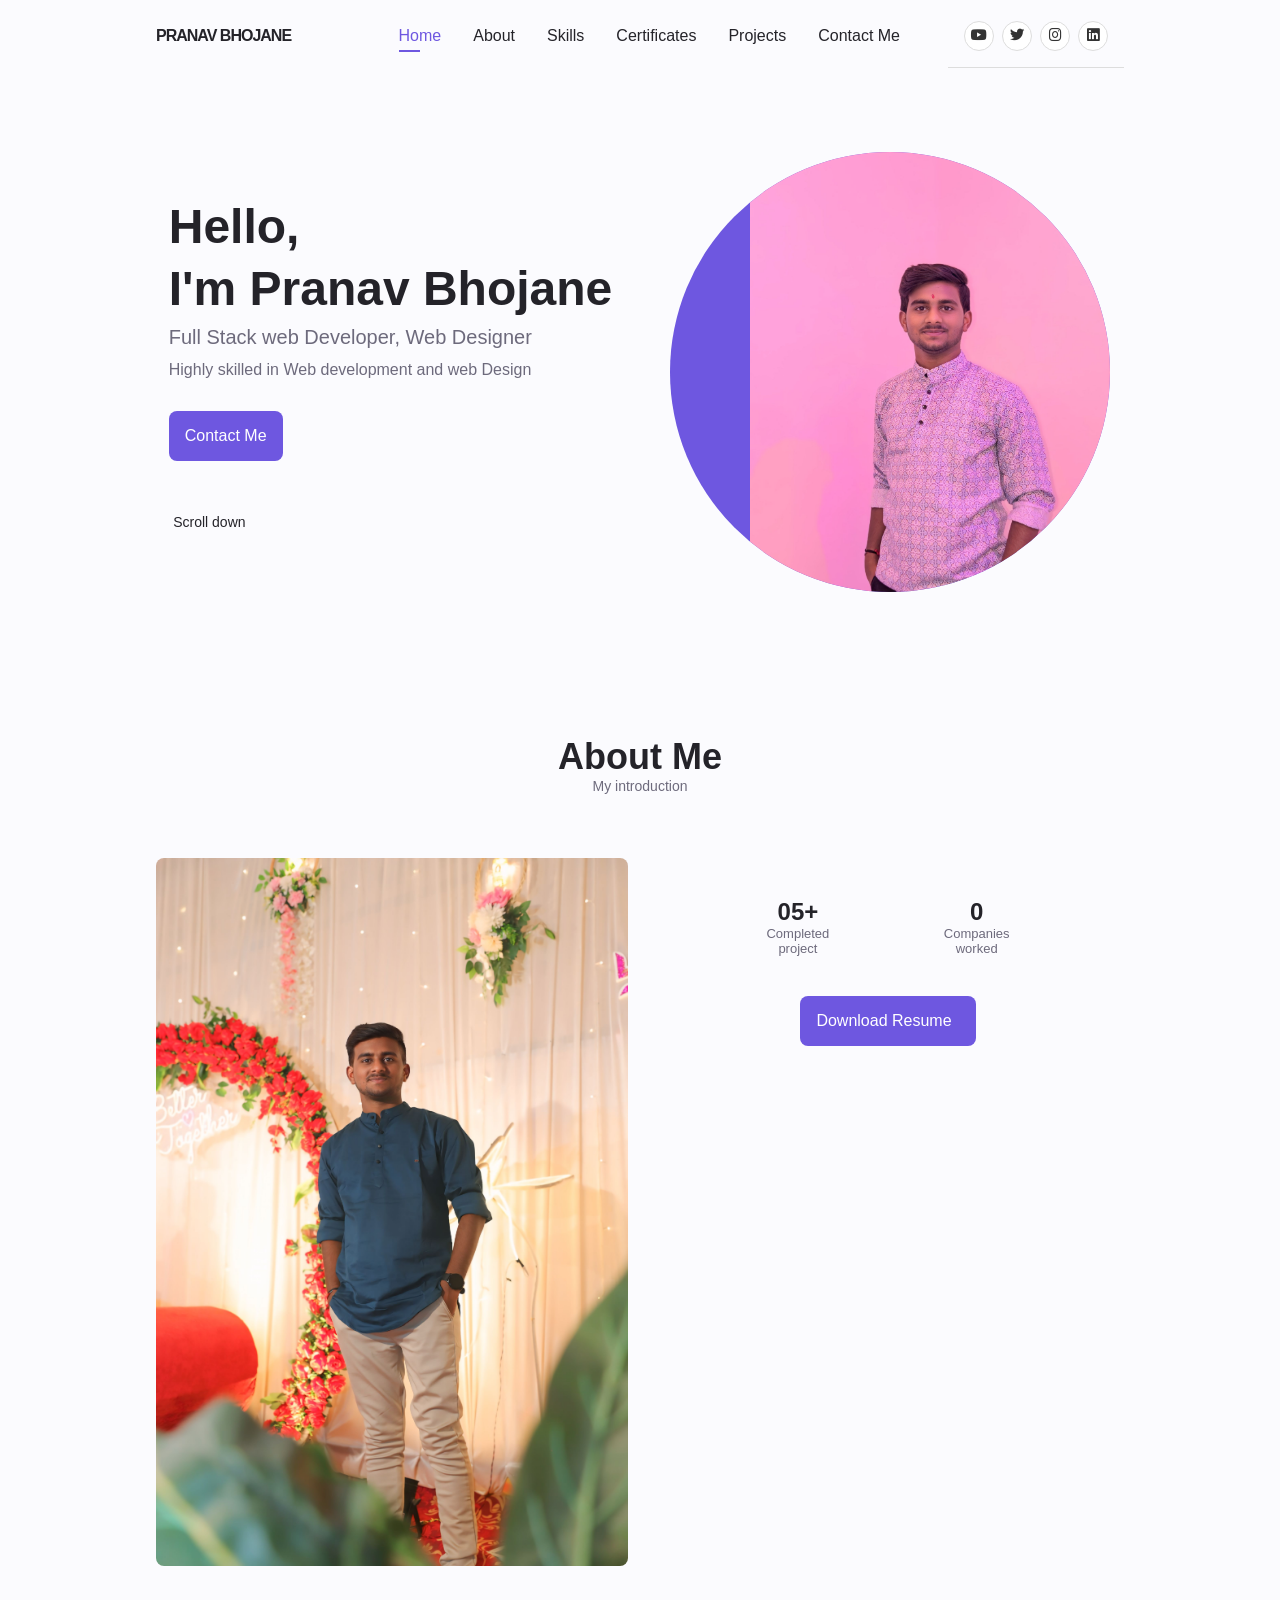
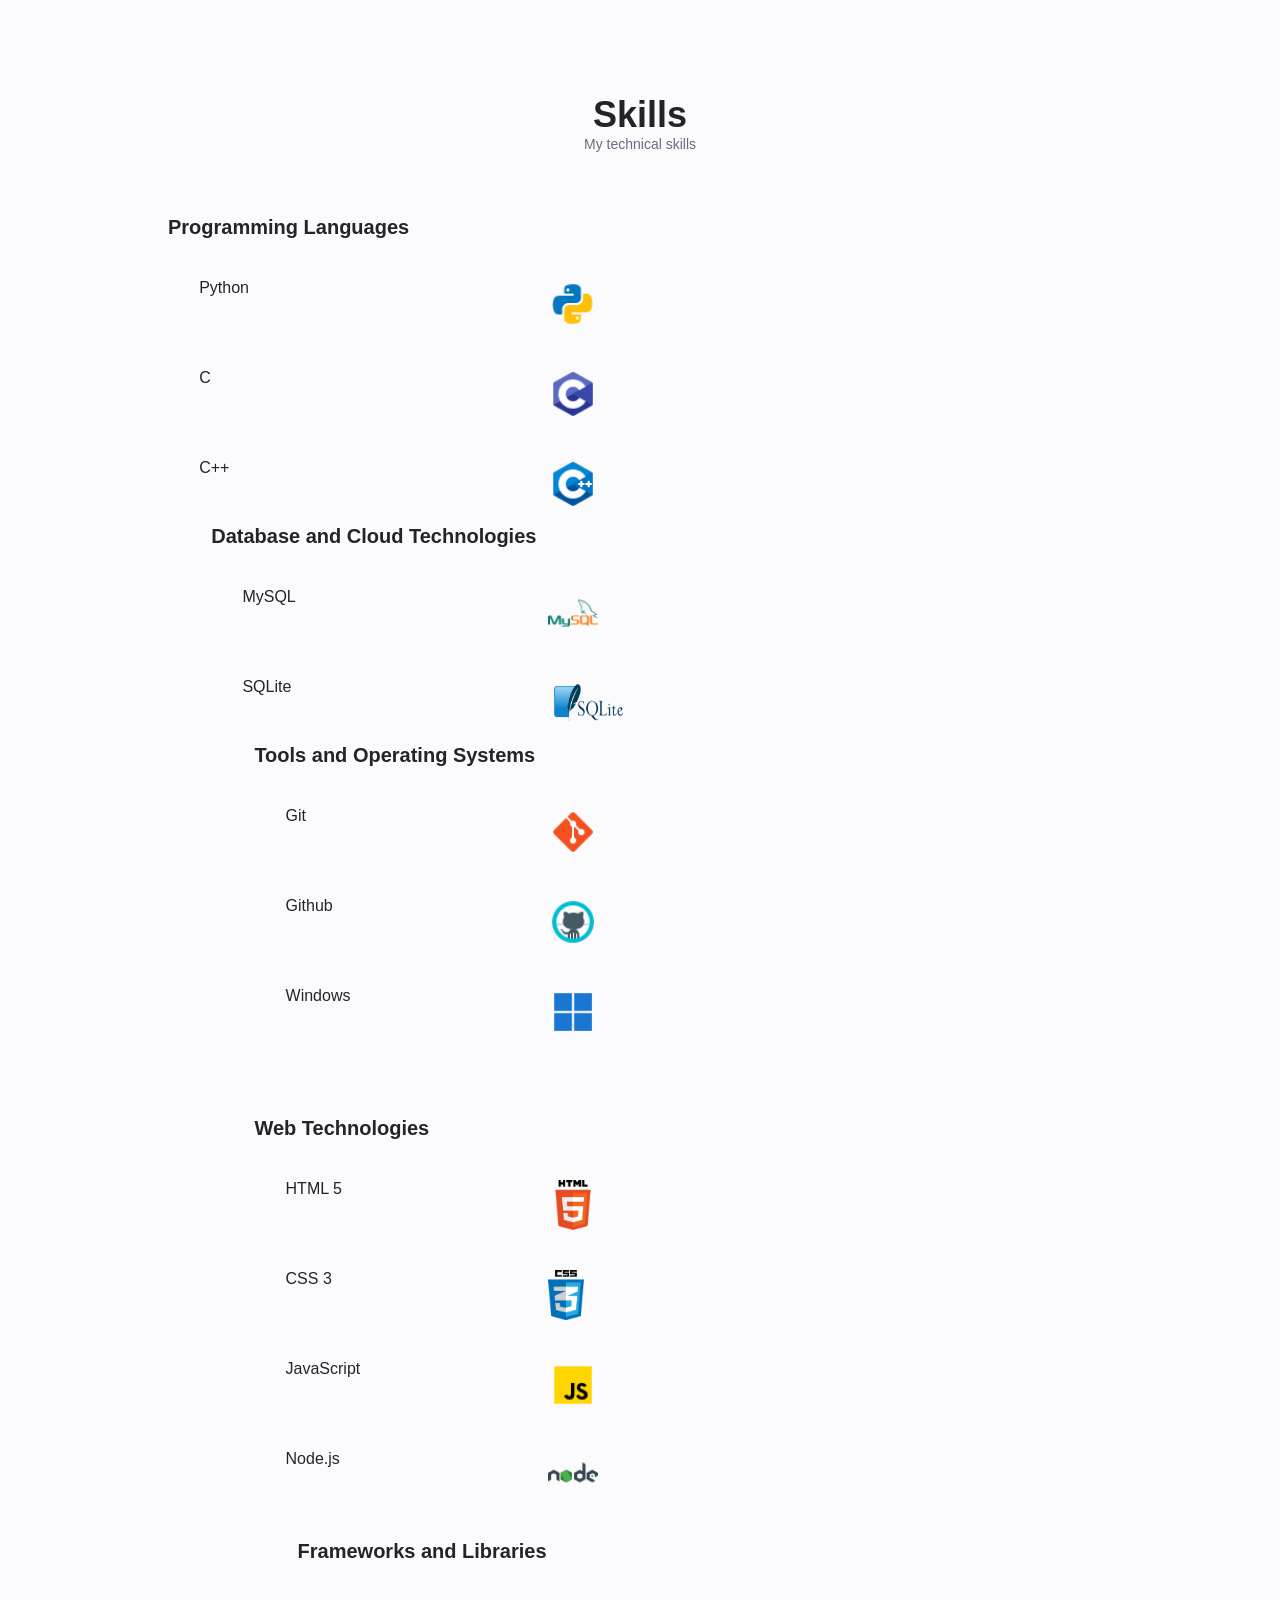
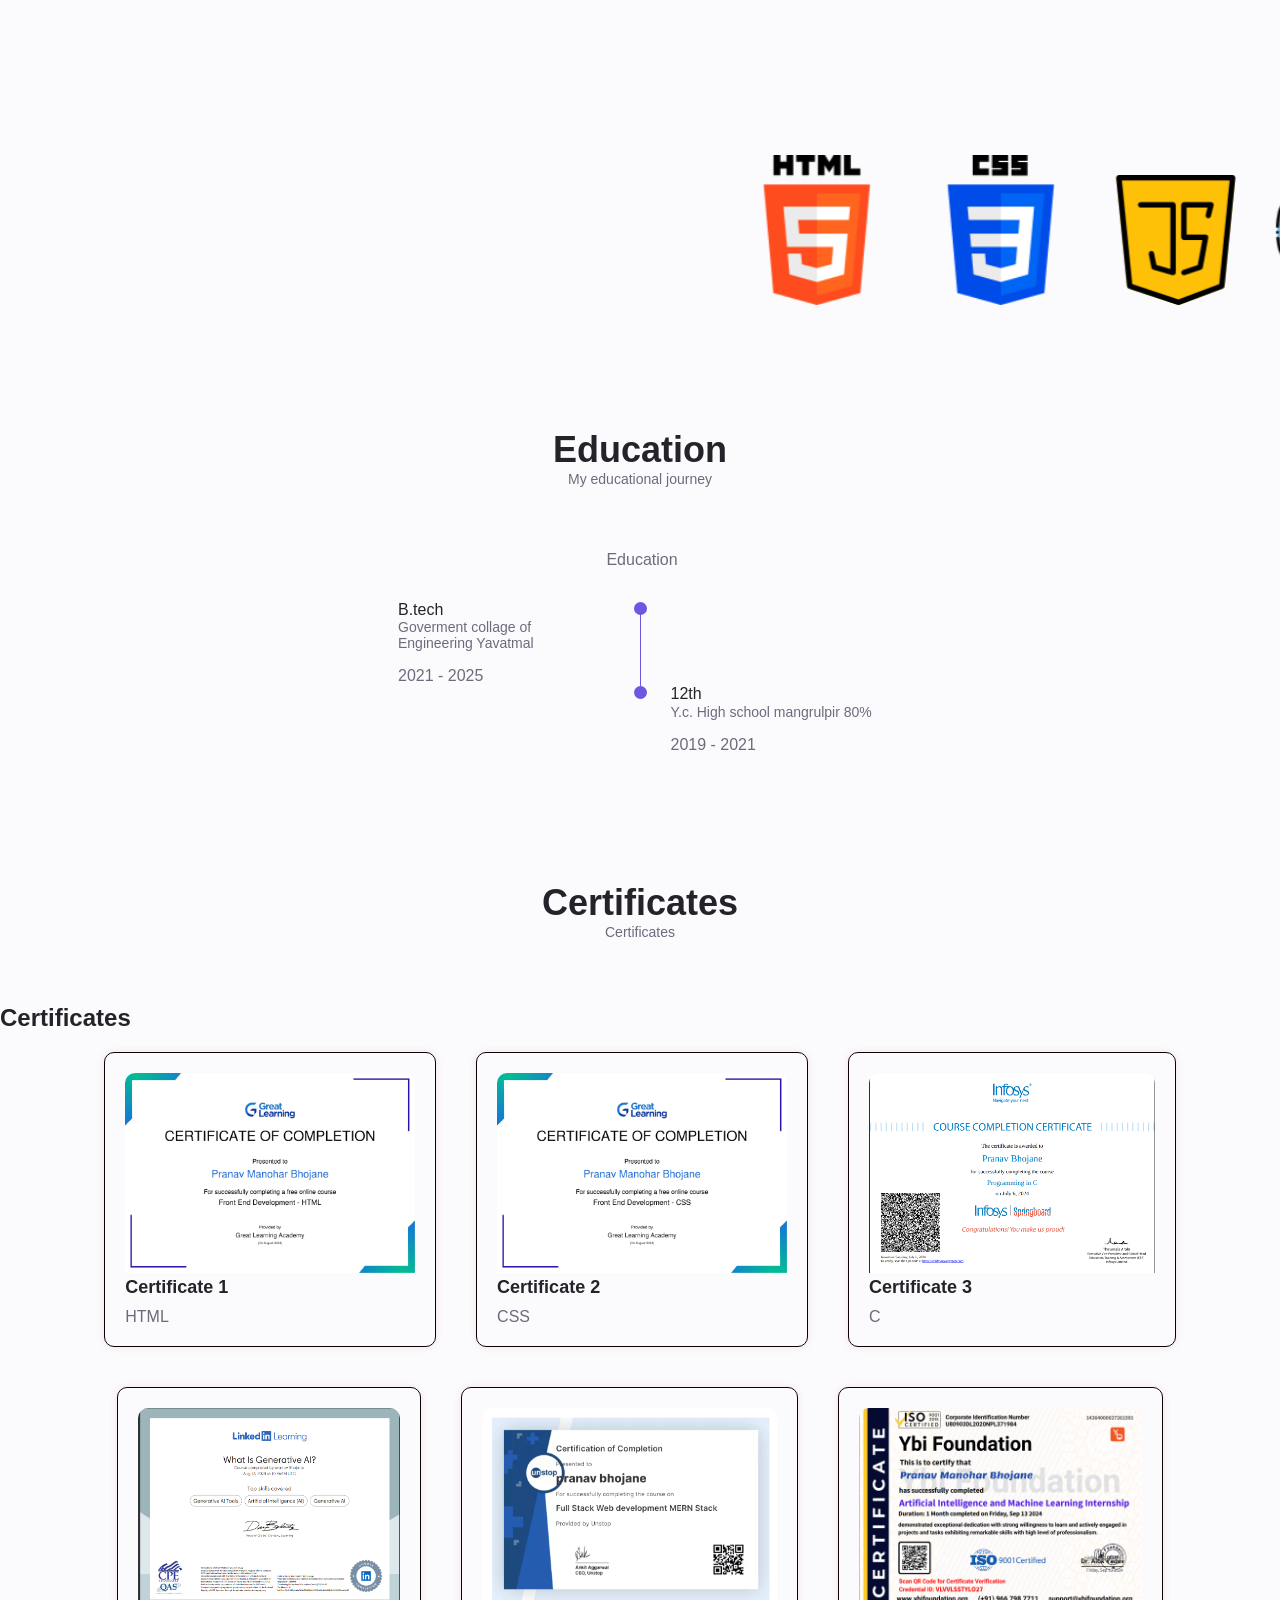
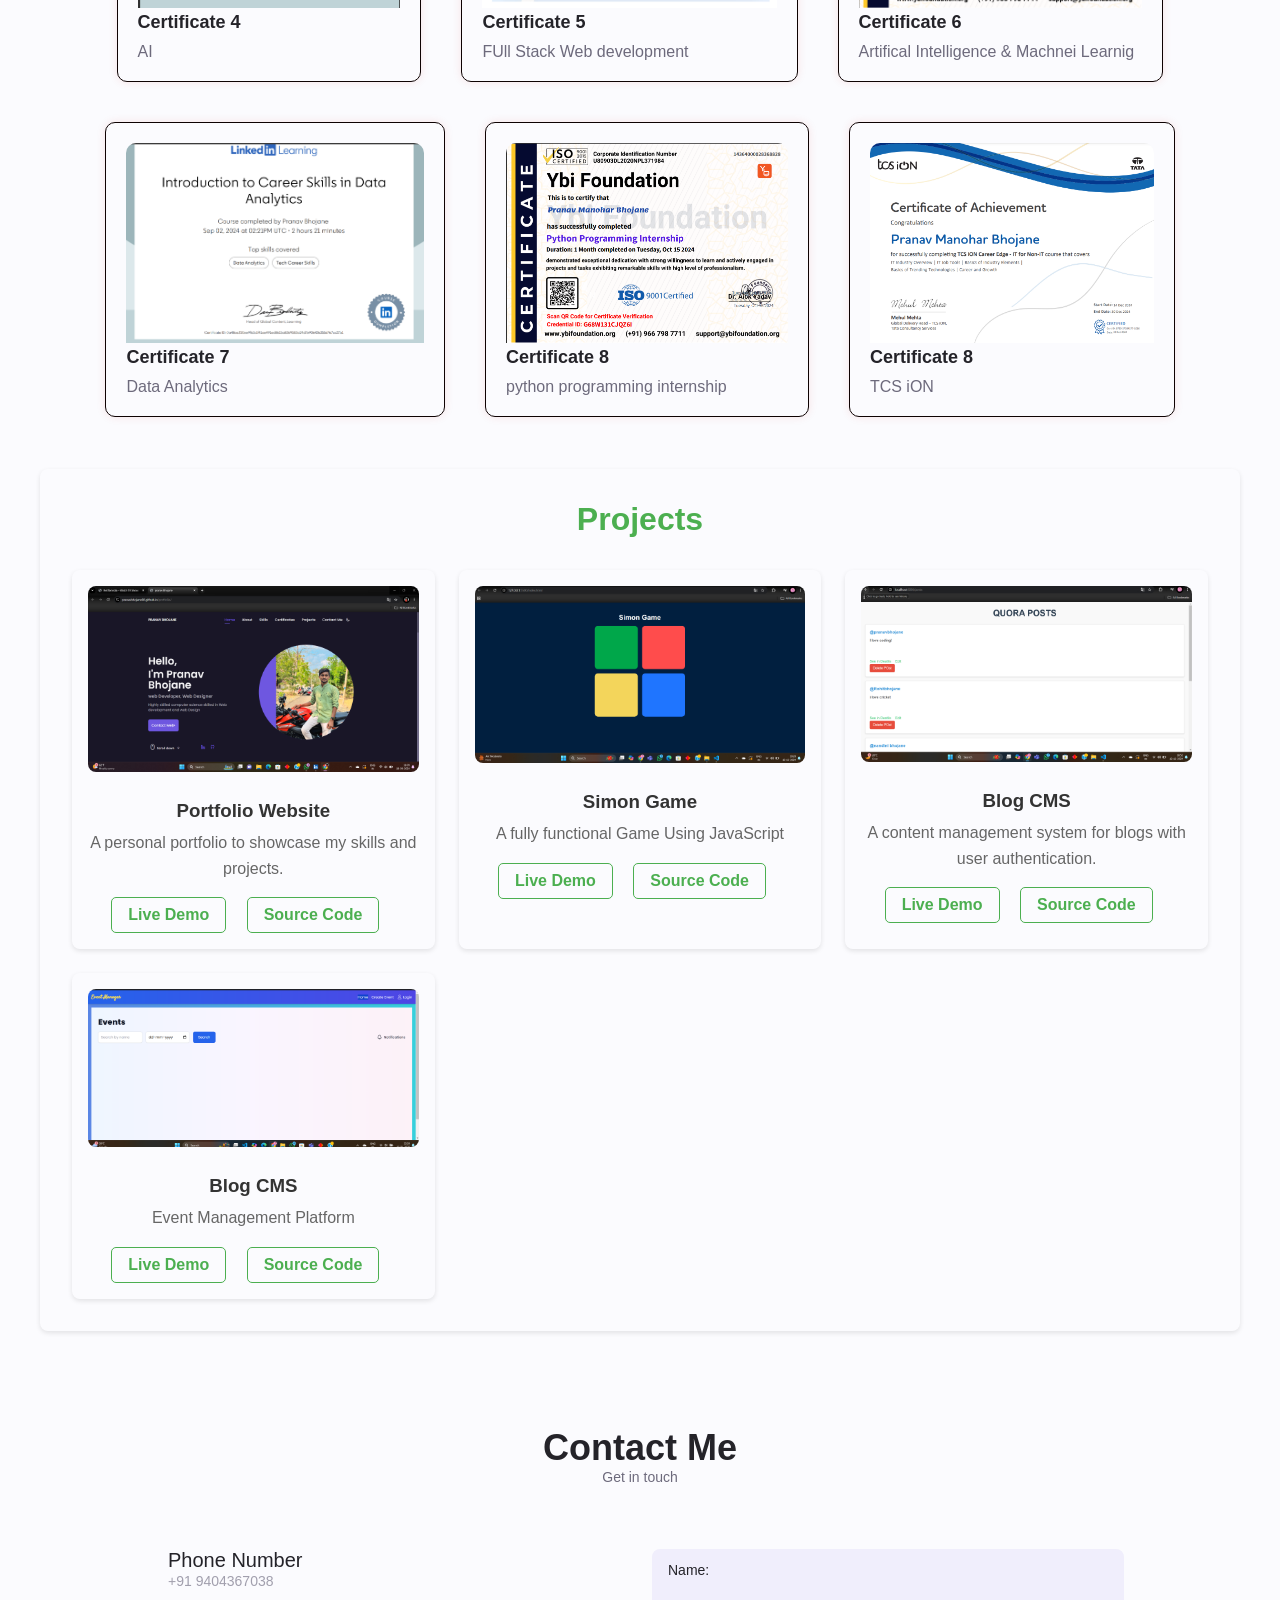
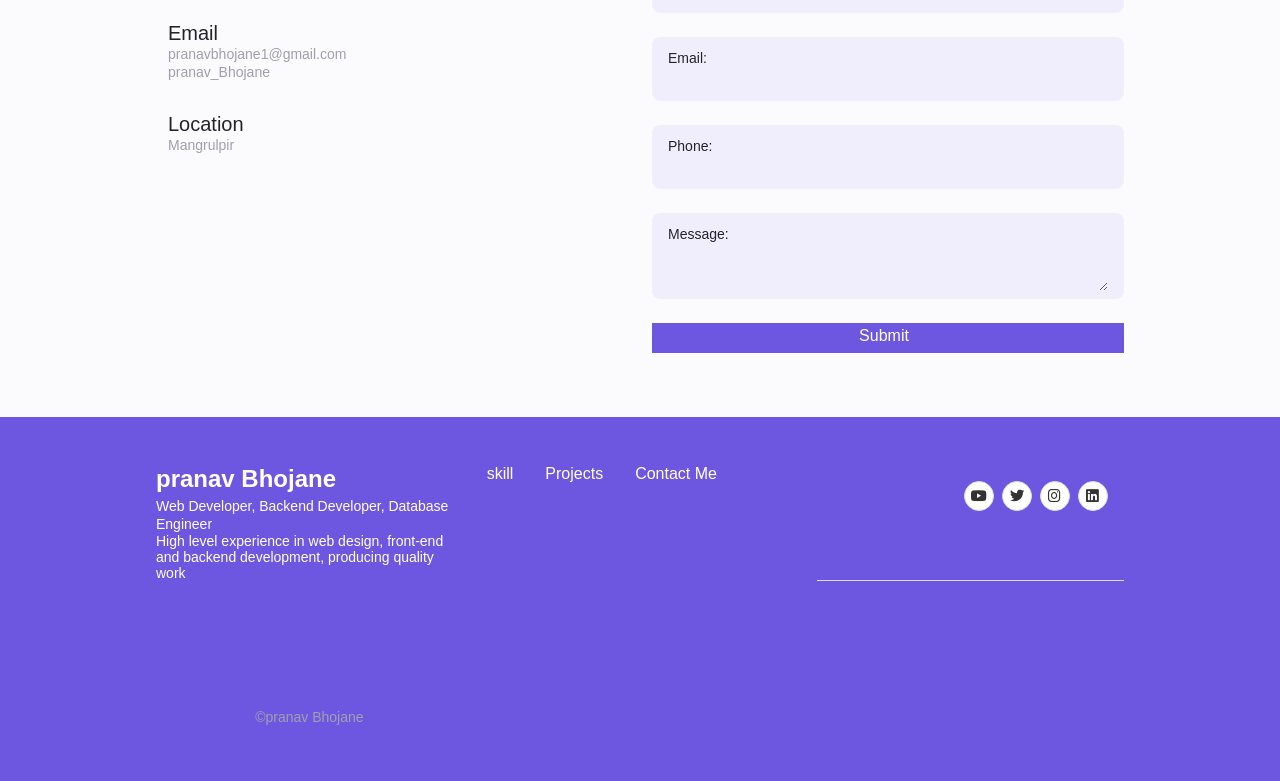
==== index.html @ db72f69d "Update index.html" ====
<!DOCTYPE html>
<html lang="en">

<head>
    <meta charset="UTF-8">
    <meta name="viewport" content="width=device-width, initial-scale=1.0">



    <!--==================== UNICONS ====================-->
    <link rel="stylesheet" href="https://unicons.iconscout.com/release/v3.0.6/css/line.css">
    <link rel="stylesheet" href="https://cdnjs.cloudflare.com/ajax/libs/font-awesome/6.6.0/css/all.min.css"
        integrity="sha512-Kc323vGBEqzTmouAECnVceyQqyqdsSiqLQISBL29aUW4U/M7pSPA/gEUZQqv1cwx4OnYxTxve5UMg5GT6L4JJg=="
        crossorigin="anonymous" referrerpolicy="no-referrer" />



    <!--==================== SWIPER CSS ====================-->
    <link rel="stylesheet" href="css/swiper-bundle.min.css">

    <!--==================== CSS ====================-->
    <link rel="stylesheet" href="css/style2.css">

    <link rel="stylesheet" href="css/project.css">


    <link rel="stylesheet" href="css/certificate.css">

    <link rel="stylesheet" href="css/style3.css">

    <title>pranav Bhojane</title>
</head>

<body>
    <!--==================== HEADER ====================-->
    <header class="header" id="header">
        <nav class="nav container">
            <a href="#home" class="nav_logo">
                pranav Bhojane
            </a>


            <div class="nav_menu" id="nav-menu">
                <ul class="nav_list">
                    <li class="nav-item">
                        <a href="#home" class="nav_link active_link">Home</a>
                    </li>
                    <li class="nav-item">
                        <a href="#about" class="nav_link">About</a>
                    </li>
                    <li class="nav-item">
                        <a href="#skills" class="nav_link">Skills</a>
                    </li>
                    <li class="nav-item">
                        <a href="#services" class="nav_link">Certificates</a>
                    </li>
                    <li class="nav-item">
                        <a href="#project" class="nav_link">Projects</a>
                    </li>
                    <li class="nav-item">
                        <a href="#contact" class="nav_link">Contact Me</a>
                    </li>
                </ul>

                <div class="nav_close" id="nav-close">
                    <i class="uil uil-times nav_close" id="nav-close"></i>

                </div>
            </div>

            <div class="nav_btns">
                <!--===== THEME CHANGE BUTTON =====-->
                <i class="uil uil-moon change_theme" id="theme-button"></i>

                <div class="nav_toogle" id="nav-toggle">
                    <i class="uil uil-bars"></i>
                </div>
            </div>

            <header2>
                <div class="top-bar">
                    <div class="social-icons">
                        <a href="https://youtube.com/@pranavbhojane8100?si=1j3TrvTkFAjTxSoy " target="_blank"
                            class="social-icon"><i class="fa-brands fa-youtube"></i></a>
                        <a href="https://x.com/Me02Pranav?t=wFcQpyRDzV1j2nhZgczfNw&s=09" target="_blank"
                            class="social-icon"><i class="fab fa-twitter"></i></a>
                        <a href="https://www.instagram.com/pranav_0809?igsh=MWM3MTN4eHd4cWY5eg==" target="_blank"
                            class="social-icon"><i class="fab fa-instagram"></i></a>
                        <a href="https://www.linkedin.com/in/pranav-bhojane-789b692b3?utm_source=share&utm_campaign=share_via&utm_content=profile&utm_medium=android_app"
                            target="_blank" class="social-icon"><i class="fa-brands fa-linkedin"></i></a>


                    </div>


                </div>
            </header2>

        </nav>

    </header>

    <!--==================== MAIN ====================-->
    <main class="main">
        <!--==================== HOME ====================-->
        <section class="home section" id="home">
            <div class="home_container container grid">
                <div class="home_img">
                    <img src="css/img/1728757893749.jpg" alt="">
                </div>

                <div class="home_data">
                    <h1 class="home_title">Hello,</h1>
                    <h2 class="home_title">I'm Pranav Bhojane</h2>
                    <h3 class="home_subtitle"> Full Stack web Developer, Web Designer</h3>
                    <p class="home_description">
                        Highly skilled in Web development and web Design
                    </p>
                    <a href="#contact" class="button button--flex">
                        Contact Me <i class="uil uil-message button__icon"></i>
                    </a>
                    <div class="home_scroll">
                        <a href="#about" class="home_scroll-button button--flex"></a>
                        <i class="uil uil-mouse-alt home_scroll-mouse"></i>
                        <span class="home_scroll-name">Scroll down</span>
                        <i class="uil uil-arrow-down home_scroll-arrow"></i>
                    </div>
                    <div class="home_social">
                        <span class="home_social-follow">Follow Me</span>
                        <div class="home_social-links">
                            <a href="https://www.linkedin.com/in/pranav-bhojane-789b692b3" target="_blank"
                                class="home_social-icon">
                                <i class="uil uil-linkedin-alt"></i>
                            </a>

                            <a href="https://github.com/pranavBhojane08" target="_blank" class="home_social-icon">
                                <i class="uil uil-github-alt"></i>
                            </a>
                        </div>
                    </div>

                    <div class="home_scroll_social">
                        <div class="home_scroll1">
                            <a href="#about" class="home_scroll-button button--flex"></a>
                            <i class="uil uil-mouse-alt home_scroll-mouse"></i>
                            <span class="home_scroll-name">Scroll down</span>
                            <i class="uil uil-arrow-down home_scroll-arrow"></i>
                        </div>
                        <div class="home_social1">
                            <div class="home_social-link">
                                <a href="https://www.linkedin.com/in/pranav-bhojane-789b692b3" target="_blank"
                                    class="home_social-icon">
                                    <i class="uil uil-linkedin-alt"></i>
                                </a>

                                <a href="https://github.com/pranavBhojane08" target="_blank"
                                    class="home_social-icon">
                                    <i class="uil uil-github-alt"></i>
                                </a>
                            </div>
                        </div>
                    </div>


                </div>
            </div>
        </section>

        <!--==================== ABOUT ====================-->
        <section class="about section" id="about">
            <h2 class="section__title">About Me</h2>
            <span class="section__subtitle">My introduction</span>


            <div class="about_container container grid">
                <img src="css/img/WhatsApp%20Image%202024-11-25%20at%2019.10.18_7171cbcc.jpg" alt="" class="about_img">

                <div class="about_data">
                    <p class="about_description">
                    </p>
                    <div class="about_info">
                        <div>
                            <span class="about_info-title">05+</span>
                            <span class="about_info-name">Completed <br>project</span>
                        </div>
                        <div>
                            <span class="about_info-title">0</span>
                            <span class="about_info-name">Companies <br>worked</span>
                        </div>
                    </div>
                    <div class="about_buttons">
                        <a href="https://www.linkedin.com/in/pranav-bhojane-789b692b3" target="_blank"
                            class="button button--flex">
                            Download Resume <i class="uil uil-download-alt button_icon"></i>
                        </a>
                    </div>
                </div>
            </div>
        </section>

          <!--==================== SKILLS ====================-->
        <section class="skills section" id="skills">
            <h2 class="section__title">Skills</h2>
            <span class="section__subtitle">My technical skills</span>

            <div class="skills_container container grid">
                <div>
                    <!--=========== SKILL 1 ============-->
                    <div class="skills_content skills_open">
                        <div class="skills_header">
                            <i class="uil uil-brackets-curly skills_icon"></i>

                            <div>
                                <h1 class="skills_title">Programming Languages</h1>

                            </div>

                                                        
                        </div>
                        <div class="skills_list grid">
                            <div class="skills_data">
                                <div class="skills_titles">
                                    <h3 class="skills_name">Python</h3>
                                    <div class = "skill_logo">
                                        <img src="css/img/python_logo.png" alt="N/A">
                                    </div>
                                </div>



                        </div>
                        <div class="skills_data">
                            <div class="skills_titles">
                                <h3 class="skills_name">C</h3>
                                <div class="skill_logo">
                                    <img src="css/img/c_logo.png" alt="N/A">
                                </div>
                            </div>

                        </div>
                        <div class="skills_data">
                            <div class="skills_titles">
                                <h3 class="skills_name">C++</h3>
                                <div class="skill_logo">
                                    <img src="css/img/cpp_logo.png" alt="N/A">
                                </div>
                            </div>

                            <!-- </div>
                            <div class="skills_data">
                                <div class="skills_titles">
                                    <h3 class="skills_name">Java</h3>
                                    <div class = "skill_logo">
                                        <img src="assets/img/java_logo.png" alt="N/A">
                                    </div>
                                </div>
                                 -->
                            <!-- </div>
                            <div class="skills_data">
                                <div class="skills_titles">
                                    <h3 class="skills_name">Dart</h3>
                                    <div class = "skill_logo">
                                        <img src="assets/img/dart_logo.png" alt="N/A">
                                    </div>
                                </div>
                                
                            </div>
                        </div>
                    </div> -->
                            <!--=========== SKILL 2 ============-->
                            <div class="skills_content skills_open">
                        <div class="skills_header">
                            <i class="uil uil-server-network skills_icon"></i>

                            <div>
                                <h1 class="skills_title">Database and Cloud Technologies</h1>
                                
                            </div>


                            </div>
                        <div class="skills_list grid">
                            <div class="skills_data">
                                <div class="skills_titles">
                                    <h3 class="skills_name">MySQL</h3>
                                    <div class = "skill_logo">
                                        <img src="css/img/mysql_logo.png" alt="N/A">
                                    </div>
                                </div>
                                
                            <!-- </div>
                            <div class="skills_data">
                                <div class="skills_titles">
                                    <h3 class="skills_name">Oracle</h3>
                                    <div class = "skill_logo">
                                        <img src="assets/img/oracle_logo.png" alt="N/A">
                                    </div>
                                </div> -->

                            </div>
                            <div class="skills_data">
                                <div class="skills_titles">
                                    <h3 class="skills_name">SQLite</h3>
                                    <div class = "skill_logo">
                                        <img src="css/img/sqlite_logo.png" alt="N/A">
                                    </div>
                                </div>
                            <!--                                 
                            </div>
                            <div class="skills_data">
                                <div class="skills_titles">
                                    <h3 class="skills_name">Azure</h3>
                                    <div class = "skill_logo">
                                        <img src="assets/img/azure_logo.png" alt="N/A">
                                    </div>
                                </div>
                                 -->
                            <!-- </div>
                            <div class="skills_data">
                                <div class="skills_titles">
                                    <h3 class="skills_name">AWS</h3>
                                    <div class = "skill_logo">
                                        <img src="assets/img/aws_logo.png" alt="N/A">
                                    </div>
                                </div>
                                
                            </div>
                        </div>
                    </div> -->
                            <!--=========== SKILL 5 ============-->
                            <div class="skills_content skills_open">
                        <div class="skills_header">
                            <i class="uil uil-brackets-curly skills_icon"></i>

                            <div>
                                <h1 class="skills_title">Tools and Operating Systems</h1>
                                
                            </div>


                        </div>
                        <div class="skills_list grid">
                            <div class="skills_data">
                                <div class="skills_titles">
                                    <h3 class="skills_name">Git</h3>
                                    <div class="skill_logo">
                                        <img src="css/img/git_logo.png" alt="N/A">
                                    </div>
                                </div>

                            </div>
                            <div class="skills_data">
                                <div class="skills_titles">
                                    <h3 class="skills_name">Github</h3>
                                    <div class="skill_logo">
                                        <img src="css/img/github_logo.png" alt="N/A">
                                    </div>
                                </div>

                            </div>
                            <!-- <div class="skills_data">
                                <div class="skills_titles">
                                    <h3 class="skills_name">Android Studio</h3>
                                    <div class = "skill_logo">
                                        <img src="assets/img/androidstudio_logo.png" alt="N/A">
                                    </div>
                                </div> -->

                            <!-- </div>
                            <div class="skills_data">
                                <div class="skills_titles">
                                    <h3 class="skills_name">PyCharm</h3>
                                    <div class = "skill_logo">
                                        <img src="assets/img/pycharm_logo.png" alt="N/A">
                                    </div>
                                </div> -->

                            <!-- </div>
                            <div class="skills_data">
                                <div class="skills_titles">
                                    <h3 class="skills_name">Linux</h3>
                                    <div class = "skill_logo">
                                        <img src="assets/img/linux_logo.png" alt="N/A">
                                    </div>
                                </div>
                                
                            </div> -->

                            <div class="skills_data">
                                <div class="skills_titles">
                                    <h3 class="skills_name">Windows</h3>
                                    <div class="skill_logo">
                                        <img src="css/img/windows_logo.png" alt="N/A">
                                    </div>
                                </div>

                            </div>
                        </div>
                    </div>
                </div>
                <div>
                    <!--=========== SKILL 3 ============-->
                    <div class="skills_content skills_open">
                        <div class="skills_header">
                            <i class="uil uil-server-network skills_icon"></i>

                            <div>
                                <h1 class="skills_title">Web Technologies</h1>

                            </div>


                        </div>
                        <div class="skills_list grid">
                            <div class="skills_data">
                                <div class="skills_titles">
                                    <h3 class="skills_name">HTML 5</h3>
                                    <div class="skill_logo">
                                        <img src="css/img/html_logo.png" alt="N/A">
                                    </div>
                                </div>

                            </div>
                            <div class="skills_data">
                                <div class="skills_titles">
                                    <h3 class="skills_name">CSS 3</h3>
                                    <div class="skill_logo">
                                        <img src="css/img/css_logo.png" alt="N/A">
                                    </div>
                                </div>

                            </div>
                            <div class="skills_data">
                                <div class="skills_titles">
                                    <h3 class="skills_name">JavaScript</h3>
                                    <div class="skill_logo">
                                        <img src="css/img/javascript_logo.png" alt="N/A">
                                    </div>
                                </div>

                            </div>
                            <div class="skills_data">
                                <div class="skills_titles">
                                    <h3 class="skills_name">Node.js</h3>
                                    <div class = "skill_logo">
                                        <img src="css/img/nodejs_logo.png" alt="N/A">
                                    </div>
                                </div>
                                
                            </div>

                            <!-- <div class="skills_data">
                                <div class="skills_titles">
                                    <h3 class="skills_name">Chart.js</h3>
                                    <div class = "skill_logo">
                                        <img src="assets/img/chartjs_logo.png" alt="N/A">
                                    </div>
                                </div> -->

                            <!-- </div>
                            <div class="skills_data">
                                <div class="skills_titles">
                                    <h3 class="skills_name">PHP</h3>
                                    <div class = "skill_logo">
                                        <img src="assets/img/php_logo.png" alt="N/A">
                                    </div>
                                </div>
                                
                            </div>
                        </div>
                    </div> -->
                            <!--=========== SKILL 4 ============-->
                            <div class="skills_content skills_open">
                        <div class="skills_header">
                            <i class="uil uil-server-network skills_icon"></i>

                            <div>
                                <h1 class="skills_title">Frameworks and Libraries</h1>
                                
                            </div>


                            <!-- </div>
                        <div class="skills_list grid">
                            <div class="skills_data">
                                <div class="skills_titles">
                                    <h3 class="skills_name">Flask</h3>
                                    <div class = "skill_logo">
                                        <img src="assets/img/flask_logo.png" alt="N/A">
                                    </div>
                                </div> -->

                            <!-- </div>
                            <div class="skills_data">
                                <div class="skills_titles">
                                    <h3 class="skills_name">Django</h3>
                                    <div class = "skill_logo">
                                        <img src="assets/img/django_logo.png" alt="N/A">
                                    </div>
                                </div> -->

                            <!-- </div>
                            <div class="skills_data">
                                <div class="skills_titles">
                                    <h3 class="skills_name">Flutter</h3>
                                    <div class = "skill_logo">
                                        <img src="assets/img/flutter_logo.png" alt="N/A">
                                    </div>
                                </div> -->

                            <!-- </div>
                            <div class="skills_data">
                                <div class="skills_titles">
                                    <h3 class="skills_name">NumPy</h3>
                                    <div class = "skill_logo">
                                        <img src="assets/img/numpy_logo.png" alt="N/A">
                                    </div>
                                </div> -->
                            <!--                                 
                            </div>
                            <div class="skills_data">
                                <div class="skills_titles">
                                    <h3 class="skills_name">Pandas</h3>
                                    <div class = "skill_logo">
                                        <img src="assets/img/pandas_logo.png" alt="N/A">
                                    </div>
                                </div>
                                 -->
                            <!-- </div>
                            <div class="skills_data">
                                <div class="skills_titles">
                                    <h3 class="skills_name">Scikit-learn</h3>
                                    <div class = "skill_logo">
                                        <img src="assets/img/scikit_logo.png" alt="N/A">
                                    </div>
                                </div> -->

                            <!-- </div>
                            <div class="skills_data">
                                <div class="skills_titles">
                                    <h3 class="skills_name">Matplotlib</h3>
                                    <div class = "skill_logo">
                                        <img src="assets/img/matplotlib_logo.jpeg" alt="N/A">
                                    </div>
                                </div> -->

                        </div>
                    </div>
                </div>
            </div>
            </div>



            


        </section>
        <div style="margin-bottom: 20px;">
            <marquee behavior="scroll" direction="left" scrollamount="15" loop="infinite" style="width: 100%;">
                <img src="css/img/company-logo1.png" alt="Web Development"
                    style="width: 150px; height: auto; margin-right: 30px; ">
                <img src="css/img/company-logo2.png" alt="Web Development"
                    style="width: 150px; height: auto; margin-right: 30px;">
                <img src="css/img/company-logo3.png" alt="Web Development"
                    style="width: 130px; height: auto; margin-right: 30px;">
                <img src="css/img/company-logo4.png" alt="Web Development"
                    style="width: 150px; height: auto; margin-right: 30px;">
                <img src="css/img/company-logo5.png" alt="Web Development"
                    style="width: 150px; height: auto; margin-right: 30px;">
                <img src="css/img/company-logo6.png" alt="Web Development"
                    style="width: 150px; height: auto; margin-right: 30px;">
                <!-- <img src="png/company-logo7.png" alt="Web Development"
                    style="width: 150px; height: auto; margin-right: 30px;">
                <img src="png/company-logo8.png" alt="Web Development"
                    style="width: 150px; height: auto; margin-right: 30px;">
                <img src="png/company-logo9.png" alt="Web Development"
                    style="width: 150px; height: auto; margin-right: 30px;">
                <img src="png/company-logo10.png" alt="Web Development"
                    style="width: 210px; height: auto; margin-right: 30px;">
                <img src="png/company-logo11.png" alt="Web Development"
                    style="width: 80px; height: auto; margin-right: 30px;">
                <img src="png/company-logo12.png" alt="Web Development"
                    style="width: 120px; height: auto; margin-right: 30px;">
                <img src="png/company-logo13.png" alt="Web Development"
                    style="width: 210px; height: auto; margin-right: 30px;"> -->
                <img src="css/img/company-logo14.png" alt="Web Development"
                    style="width: 210px; height: auto; margin-right: 30px;">
                <!-- <img src="png/company-logo15.png" alt="Web Development"
                    style="width: 190px; height: auto; margin-right: 30px;"> -->

            </marquee>
        </div>
        <!--==================== QUALIFICATION ====================-->
        <section class="qualification section">
            <h2 class="section__title">Education</h2>
            <span class="section__subtitle">My educational journey</span>

            <div class="qualification_container container">
                <div class="qualification_tabs">
                    <div class="qualificaction_button button--flex qualification_active" data-target="#education">
                        <i class="uil uil-graduation-cap qualification_icon"></i>
                        Education
                    </div>
                </div>

                <div class="qualification_sections">
                    <!--========== QUALIFICATION CONTENT 1 ==========-->
                    <div class="qualification_content qualification_active" data-content id="education">
                        <!--============= QUALIFICATION 1 ===========-->
                        <div class="qualification_data">
                            <div>
                                <h3 class="qualification_title">B.tech</h3>
                                <span class="qualification_subtitle">Goverment collage of Engineering Yavatmal</span>
                                <div class="qualificaation_calender">
                                    <i class="uil uil-calender-alt"></i>
                                    2021 - 2025
                                </div>
                            </div>
                            <div>
                                <span class="qualification_rounder"></span>
                                <span class="qualification_line"></span>
                            </div>
                        </div>

                        <!--============= QUALIFICATION 2 ===========-->
                        <div class="qualification_data">
                            <div></div>

                            <div>
                                <span class="qualification_rounder"></span>
                                <!--<span class="qualification_line"></span>-->
                            </div>

                            <div>
                                <h3 class="qualification_title">12th</h3>
                                <span class="qualification_subtitle">Y.c. High school mangrulpir
                                    80%
                                </span>
                                <div class="qualificaation_calender">
                                    <i class="uil uil-calender-alt"></i>
                                    2019 - 2021
                                </div>
                            </div>

                        </div>
                    </div>
                    <!--========== QUALIFICATION CONTENT 2 ==========-->
                    <div class="qualification_content" data-content id="work">
                        <!--============= QUALIFICATION 1 ===========-->
                        <div class="qualification_data">
                            <div>
                                <h3 class="qualification_title">Mechanical Enginner</h3>
                                <span class="qualification_subtitle">Apple Inc - Germany</span>
                                <div class="qualificaation_calender">
                                    <i class="uil uil-calender-alt"></i>
                                    2016 - 2018
                                </div>
                            </div>
                            <div>
                                <span class="qualification_rounder"></span>
                                <span class="qualification_line"></span>
                            </div>
                        </div>
                    </div>
                </div>
            </div>
        </section>




        <!--==================== SERVICES ====================-->
        <section class="services section" id="services">
            <h2 class="section__title">Certificates</h2>
            <span class="section__subtitle">Certificates</span>



            <h2>Certificates</h2>
            <div class="certificate-container">
                <div class="certificate">
                    <img src="css/img/HTML certificate.jpg" alt="Certificate 1">
                    <h3>Certificate 1</h3>
                    <p>HTML</span></p>
                </div>
                <div class="certificate">
                    <img src="css/img/CSS certificate.jpg" alt="Certificate 2">
                    <h3>Certificate 2</h3>
                    <p>CSS</span></p>
                </div>
                <div class="certificate">
                    <img src="css/img/c certificate.png" alt="Certificate 3">
                    <h3>Certificate 3</h3>
                    <p>C</span></p>
                </div>
                <div class="certificate">
                    <img src="css/img/Ai.png" alt="Certificate 4">
                    <h3>Certificate 4</h3>
                    <p>AI</span></p>
                </div>
                <div class="certificate">
                    <img src="css/img/Screenshot (18).png" alt="Certificate 5">
                    <h3>Certificate 5</h3>
                    <p>FUll Stack Web development</span></p>
                </div>
                <div class="certificate">
                    <img src="css/img/Screenshot 2024-09-26 151842.png" alt="Certificate 6">
                    <h3>Certificate 6</h3>
                    <p>Artifical Intelligence & Machnei Learnig</span></p>
                </div>
                <div class="certificate">
                    <img src="css/img/Screenshot 2024-09-26 151919.png" alt="Certificate 7">
                    <h3>Certificate 7</h3>
                    <p>Data Analytics</span></p>
                </div>
                <div class="certificate">
                    <img src="css/img/Screenshot 2024-10-15 230016.png" alt="Certificate 8">
                    <h3>Certificate 8</h3>
                    <p>python programming internship</span></p>
                </div>
                 <div class="certificate">
                    <img src="css/img/Screenshot 2024-12-30 214937.png" alt="Certificate 8">
                    <h3>Certificate 8</h3>
                    <p>TCS iON </span></p>
                </div>

                <!-- add more certificates here -->
            </div>

        </section>

         <!-- project section -->
          <section  class="project section" id="projects">
            <h2>Projects</h2>
            <div class="project-container">
                <div class="project">
                    <img src="css/img/Screenshot (10).png" alt="Portfolio Website">
                    <h3>Portfolio Website</h3>
                    <p>A personal portfolio to showcase my skills and projects.</p>
                    <a href="https://pranavbhojane-portfolio.netlify.app/" target="_blank">Live Demo</a>
                    <a href="https://github.com/pranavBhojane08/portfolio" target="_blank">Source Code</a>
                </div>
                <div class="project">
                    <img src="css/img/Screenshot 2024-12-12 192838.png" alt="E-commerce App">
                    <h3>Simon Game</h3>
                    <p>A fully functional Game Using JavaScript</p>
                    <a href="https://simon-01game.netlify.app/" target="_blank">Live Demo</a>
                    <a href="https://github.com/pranavBhojane08/simon-game" target="_blank">Source Code</a>
                </div>
                <div class="project">
                    <img src="css/img/Screenshot 2024-12-12 185217.png" alt="Blog CMS">
                    <h3>Blog CMS</h3>
                    <p>A content management system for blogs with user authentication.</p>
                    <a href="https://github.com/pranavBhojane08/REST_API" target="_blank">Live Demo</a>
                    <a href="https://github.com/pranavBhojane08/REST_API" target="_blank">Source Code</a>
                </div>
                <div class="project">
                    <img src="css/img/Screenshot 2025-01-13 222039.png" alt="Blog CMS">
                    <h3>Blog CMS</h3>
                    <p>Event Management Platform</p>
                    <a href="https://event-managment-platform.netlify.app/" target="_blank">Live Demo</a>
                    <a href="https://github.com/pranavBhojane08/frontend" target="_blank">Source Code</a>
                </div>
            </div>
        </section>


        <!--============== SERVICES 1 =============-->
        <!-- <div class = "service_box">

                    <h4 style="float:left;" class="services_modal-title">Graduate Research Assistant</h4>
                    <h4 style="float:right;" class="services_modal-title">October 2022 - Present</h4>
                    <br>
                    <br>
                    <br>
                    <h6 style="float:inline-start;" class="services_modal-title"> <ul> UTA Center for Rural Health and Nursing</h6>
                    
                    <ul class="services_modal-services grid">
                        <li class="services_modal-service">
                            <i class="uil uil-check-circle services_modal-icon"></i>
                            <p>Gather rural health data by performing web scrapping using Python.</p>
                        </li>
                        <li class="services_modal-service">
                            <i class="uil uil-check-circle services_modal-icon"></i>
                            <p>Analyzing healthcare quantitative data using SAS statistical software.</p>
                        </li>
                        <li class="services_modal-service">
                            <i class="uil uil-check-circle services_modal-icon"></i>
                            <p>Helping with community assessments for developing project plans and helping with implementation.</p>
                        </li>
                    </ul>

                </div>
                    
                        
                <br>    
                 -->
        <!--============== SERVICES 2 =============-->

        <!-- <div class = "service_box">

                        <h4 style="float:left;" class="services_modal-title">Software Developer Intern (Flutter)</h4>
                        <h4 style="float:right;" class="services_modal-title">June 2020 - December 2020 </h4>
                        <br>
                        <h6 style="float:left;" class="services_modal-title">Shah and Anchor Kutchhi Engineering College</h6>
                        <br>
                        <br>
                        <br>
                        <br>
                        <ul class="services_modal-services grid">
                            <li class="services_modal-service">
                                <i class="uil uil-check-circle services_modal-icon"></i>
                                <p>Designed and developed UI components for the application using Flutter framework.</p>
                            </li>
                            <li class="services_modal-service">
                                <i class="uil uil-check-circle services_modal-icon"></i>
                                <p>Implemented customized Google Sign-in functionality using Firebase.</p>
                            </li>
                            <li class="services_modal-service">
                                <i class="uil uil-check-circle services_modal-icon"></i>
                                <p>Integrated Firebase Cloud Store database with the application for storing the user data.</p>
                            </li>
                        </ul>
                    </div>

            </section> -->

        <!--==================== PORTFOLIO ====================-->
        <!-- <section class="portfolio section" id="portfolio">
              <h2 class="section__title">Projects</h2>  
              <span class="section__subtitle">Most recent work</span>

              <div class="portfolio_container container swiper-container">
                <div class="swiper-wrapper"> -->
        <!--============ PORTFOLIO 1 ==============-->
        <!-- <div class="portfolio_content grid swiper-slide">
                        <img src="css/img/portfolio1.jpeg" alt="" class="portfolio_img">

                        <div class="portfolio_data">
                            <h3 class="portfolio_title">Distributed File Synchronization (Python, Socket Programming)</h3>
                            <p class="portfolio_description">
                                Website adaptable to all devices,with ui description
                                and animated interactions.
                            </p>
                            <a href="#" class="button button--flex button--small portfolio_button">
                                Demo 
                                <i class="uil uil-arrow-right button__icon"></i>
                            </a>
                        </div>
                    </div> -->
        <!--============ PORTFOLIO 2 ==============-->
        <!-- <div class="portfolio_content grid swiper-slide">
                        <img src="css/img/portfolio2.jpeg" alt="" class="portfolio_img">

                        <div class="portfolio_data">
                            <h3 class="portfolio_title">Netflix Database Management (React, Node, Oracle SQL)</h3> -->
        <!-- <p class="portfolio_description">
                                POS App description
                            </p> -->
        <!-- <a href="#" class="button button--flex button--small portfolio_button">
                                Demo 
                                <i class="uil uil-arrow-right button__icon"></i>
                            </a>
                        </div>
                    </div> -->
        <!-- ============ PORTFOLIO 3 ==============
                    <div class="portfolio_content grid swiper-slide">
                        <img src="css/img/" alt="" class="portfolio_img">

                        <div class="portfolio_data">
                            <h3 class="portfolio_title">Python web interface (Python, Flask, PyODBC, Azure, Chart.js, Redis)</h3> -->
        <!-- <p class="portfolio_description">
                                Website adaptable to all devices,with ui description
                                and animated interactions.
                            </p> -->
        <!-- <a href="#" class="button button--flex button--small portfolio_button">
                                Demo 
                                <i class="uil uil-arrow-right button__icon"></i>
                            </a>
                        </div>
                    </div> -->

        <!--============ PORTFOLIO 4 ==============-->
        <!-- <div class="portfolio_content grid swiper-slide">
                        <img src="assets/img/portfolio3.jpeg" alt="" class="portfolio_img">

                        <div class="portfolio_data">
                            <h3 class="portfolio_title">Detection of Bots on Twitter using Machine Learning</h3> -->
        <!-- <p class="portfolio_description">
                                Website adaptable to all devices,with ui description
                                and animated interactions.
                            </p> -->
        <!-- <a href="#" class="button button--flex button--small portfolio_button">
                                Demo 
                                <i class="uil uil-arrow-right button__icon"></i>
                            </a>
                        </div>
                    </div> -->


        <!--============ PORTFOLIO 5 ==============-->
        <!-- <div class="portfolio_content grid swiper-slide">
                        <img src="assets/img/portfolio3.jpeg" alt="" class="portfolio_img">

                        <div class="portfolio_data">
                            <h3 class="portfolio_title">Hospital Management System</h3>
                            <p class="portfolio_description">
                                Website adaptable to all devices,with ui description
                                and animated interactions.
                            </p>
                            <a href="#" class="button button--flex button--small portfolio_button">
                                Demo 
                                <i class="uil uil-arrow-right button__icon"></i>
                            </a>
                        </div>
                    </div> -->


        <!--============ PORTFOLIO 6 ==============-->
        <!-- <div class="portfolio_content grid swiper-slide">
                        <img src="assets/img/portfolio3.jpeg" alt="" class="portfolio_img">

                        <div class="portfolio_data">
                            <h3 class="portfolio_title">Patient Information System (Python, Tkinter, SQLite3)</h3>
                            <p class="portfolio_description">
                                Website adaptable to all devices,with ui description
                                and animated interactions.
                            </p>
                            <a href="#" class="button button--flex button--small portfolio_button">
                                Demo 
                                <i class="uil uil-arrow-right button__icon"></i>
                            </a>
                        </div>
                    </div>
                </div> -->

        <!--Add Arrow-->
        <!-- <div class="swiper-button-next">
                    <i class="uil uil-angle-right-b swiper-portfolio-icon"></i>
                </div>
                <div class="swiper-button-prev">
                    <i class="uil uil-angle-left-b swiper-portfolio-icon"></i>
                </div>
                Add Pagination
                <div class="swiper-pagination"></div>
              </div>
            </section> -->



        <!--==================== CONTACT ME ====================-->
        <section class="contact section" id="contact">
            <h2 class="section__title">Contact Me</h2>
            <span class="section__subtitle">Get in touch</span>
            <div class="contact_container container grid">
                <div>
                    <div class="contact_information">
                        <i class="uil uil-phone contact_icon"></i>

                        <div>
                            <h3 class="contact_title">Phone Number</h3>
                            <span class="contact_subtitle">+91 9404367038</span>
                        </div>
                    </div>
                    <div class="contact_information">
                        <i class="uil uil-envelope contact_icon"></i>

                        <div>
                            <h3 class="contact_title">Email</h3>
                            <span class="contact_subtitle">pranavbhojane1@gmail.com</span>
                            <br>
                            <span class="contact_subtitle">pranav_Bhojane</span>

                        </div>
                    </div>
                    <div class="contact_information">
                        <i class="uil uil-map-marker contact_icon"></i>

                        <div>
                            <h3 class="contact_title">Location</h3>
                            <span class="contact_subtitle">Mangrulpir</span>
                        </div>
                    </div>
                </div>



                <form action="https://api.web3forms.com/submit" method="POST" class="contact_form grid">
                    <div class="contact_inputs grid">

                        <div class="contact_content">
                            <label for="name" class="contact_label">Name:</label>
                            <input type="text" id="name" name="name" class="contact_input" required>
                            <input type="hidden" name="access_key" value="f48ea37e-f38b-4ba4-acf4-314376e1a66f">
                        </div>


                        <div class="contact_content">
                            <label for="email" class="contact_label">Email:</label>
                            <input type="email" id="email" name="email" class="contact_input" required>
                        </div>
                        <div class="contact_content">
                            <label for="phone" class="contact_label">Phone:</label>
                            <input type="text" id="Phone" name="Phone" class="contact_input" required>
                        </div>

                        <div class="contact_content">
                            <label for="message" class="contact_label">Message:</label>
                            <textarea id="message" name="message" class="contact_input"></textarea>

                        </div>

                        <div class="">
                            <input type="submit" value="Submit" class="contact_input" id="color" required>
                        </div>
                    </div>





                </form>
        </section>

        <!--====================FOOTER====================-->
        <footer class="footer">
            <div class="footer_bg">
                <div class="footer_container container grid">
                    <div>
                        <h1 class="footer_title">pranav Bhojane</h1>
                        <span class="footer_subtitle">Web Developer, Backend Developer, Database Engineer</span>
                        <br>
                        <p class="footer_subtitle">
                            High level experience in web design,
                            front-end and backend development,
                            producing quality work
                        </p>
                    </div>
                    <ul class="footer_links">
                        <li>
                            <a href="#services" class="footer_link">skill</a>
                        </li>
                        <li>
                            <a href="#portfolio" class="footer_link">Projects</a>
                        </li>
                        <li>
                            <a href="#contact" class="footer_link">Contact Me</a>
                        </li>
                    </ul>
                      <div class="top-bar">
                    <div class="social-icons">
                        <a href="https://youtube.com/@pranavbhojane8100?si=1j3TrvTkFAjTxSoy " target="_blank"
                            class="social-icon"><i class="fa-brands fa-youtube"></i></a>
                        <a href="https://x.com/Me02Pranav?t=wFcQpyRDzV1j2nhZgczfNw&s=09" target="_blank"
                            class="social-icon"><i class="fab fa-twitter"></i></a>
                        <a href="https://www.instagram.com/pranav_0809?igsh=MWM3MTN4eHd4cWY5eg==" target="_blank"
                            class="social-icon"><i class="fab fa-instagram"></i></a>
                        <a href="https://www.linkedin.com/in/pranav-bhojane-789b692b3?utm_source=share&utm_campaign=share_via&utm_content=profile&utm_medium=android_app"
                            target="_blank" class="social-icon"><i class="fa-brands fa-linkedin"></i></a>


                    </div>

                </div>
                <p class="footer_copy">&#169;pranav Bhojane</p>
            </div>
        </footer>

        <!--==================== SCROLL TOP ====================-->
        <a href="#" class="scrollup" id="scroll-up">
            <i class="uil uil-arrow-up scrollup_icon"></i>
        </a>

        <!--==================== SWIPER JS ====================-->
        <script src="css/swper-bundle.min.js"></script>

        <!--==================== MAIN JS ====================-->
        <script src="css/main.js"></script>

</body>

</html>
---- css/style2.css ----
/*==================== GOOGLE FONTS ====================*/
@import url("https://fonts.googleapis.com/css2?family=Poppins:wght@400;500;600&display=swap");

/*==================== VARIABLES CSS ====================*/
:root {
    
     --header-height: 3rem;
    /*========== Colors ==========*/
    /* Change favorite color */
    --hue-color: 250; /*Purple 250 - Green 142 - Blue 230 - Pink 340*/

    /* HSL color mode */
    --first-color: hsl(var(--hue-color), 69%, 61%);
    --first-color-second: hsl(var(--hue-color), 69%, 61%);
    --first-color-alt: hsl(var(--hue-color), 57%, 53%);
    --first-color-lighter: hsl(var(--hue-color), 92%, 85%);
    --title-color: hsl(var(--hue-color), 8%, 15%);
    --text-color: hsl(var(--hue-color), 8%, 45%);
    --text-color-light: hsl(var(--hue-color), 8%, 65%);
    --input-color: hsl(var(--hue-color), 70%, 96%);
    --body-color: hsl(var(--hue-color), 60%, 99%);
    --container-color: #fff;
    --scroll-bar-color: hsl(var(--hue-color), 12%, 90%);
    --scroll-thumb-color: hsl(var(--hue-color), 12%, 80%);

    /*========== Font and typography ==========*/
    --body-font: 'Poppins', sans-serif;

    /* .5rem = 8px, 1rem = 16px, 1.5rem = 24px ... */
    --big-font-size: 2rem;
    --h1-font-size: 1.5rem;
    --h2-font-size: 1.25rem;
    --h3-font-size: 1.125rem;
    --normal-font-size: .938rem;
    --small-font-size: .813rem;
    --smaller-font-size: .75rem;

    /*========== Font weight ==========*/
    --font-medium: 500;
    --font-semi-bold: 600;

    /*========== Margenes Bottom ==========*/
    /* .25rem = 4px, .5rem = 8px, .75rem = 12px ... */
    --mb-0-25: .25rem;
    --mb-0-5: .5rem;
    --mb-0-75: .75rem;
    --mb-1: 1rem;
    --mb-1-5: 1.5rem;
    --mb-2: 2rem;
    --mb-2-5: 2.5rem;
    --mb-3: 3rem;

    /*========== z index ==========*/
    --z-tooltip: 10;
    --z-fixed: 100;
    --z-modal: 1000;
}

/* Font size for large devices */
@media screen and (min-width: 968px) {
    :root {
        --big-font-size: 3rem;
        --h1-font-size: 2.25rem;
        --h2-font-size: 1.5rem;
        --h3-font-size: 1.25rem;
        --normal-font-size: 1rem;
        --small-font-size: .875rem;
        --smaller-font-size: .813rem;
    }
}

/*========== Variables Dark theme ==========*/
body.dark-theme{
  --first-color-dark: hsl(var(--hue-color), 8%, 20%);
  --first-color-second: hsl(var(--hue-color), 30%, 8%);
  --title-color: hsl(var(--hue-color), 4%, 95%);
  --text-color: hsl(var(--hue-color), 4%, 75%);
  --body-color: hsl(var(--hue-color), 28%, 12%);
  --container-color: hsl(var(--hue-color), 8%, 6%);
  --scroll-bar-color: hsl(var(--hue-color), 12%, 48%);
  --scroll-thumb-color: hsl(var(--hue-color), 12%, 36%);
  --box-shadow: 2px 2px 18px rgb(hsl(var(--input-color)));
  --input-color: hsl(var(--hue-color), 29%, 16%);
}

/*========== Button Dark/Light ==========*/
.change_theme{
  color: var(--title-color);
  font-size: 1.15rem;
  cursor: pointer;
}

.nav_btns{
  display: inline-flex;
  align-items: center;
  column-gap: 1rem;
}

/*==================== BASE ====================*/
* {
  box-sizing: border-box;
  padding: 0;
  margin: 0;
}

html {
  scroll-behavior: smooth;
}

body {
  margin: 0;
  font-family: var(--body-font);
  font-size: var(--normal-font-size);
  background-color: var(--body-color);
  color: var(--text-color);
}

h1, h2, h3, h4 {
  color: var(--title-color);
  font-weight: var(--font-semi-bold);
}

ul {
  list-style: none;
}

a {
  text-decoration: none;
}

img {
  max-width: 100%;
  height: auto;
  
}

/*==================== REUSABLE CSS CLASSES ====================*/
.section {
  padding: 2rem 0 4rem;
}

.section__title {
  font-size: var(--h1-font-size);
  color: var(--title-color);
}

.section__subtitle {
  display: block;
  font-size: var(--small-font-size);
  margin-bottom: var(--mb-3);
}

.section__title, 
.section__subtitle {
  text-align: center;
}

/*==================== LAYOUT ====================*/
.container {
  max-width: 968px;
  margin-left: var(--mb-1-5);
  margin-right: var(--mb-1-5);
}

.grid {
  display: grid;
  gap: 1.5rem;
}

.header{
  width: 100%;
  background-color: var(--body-color);
  position: fixed;
  top: 0;
  left: 0;
  z-index: var(--z-fixed);
  transition: .4s; /*For animation dark mode*/
}

/*==================== NAV ====================*/
.nav{
  height: 3rem;
  display: flex;
  justify-content: space-between;
  align-items: center;
}

.nav_logo,
.nav_toggle,
.nav_close{
  color: var(--title-color);
}

.nav_logo{
  text-transform: uppercase;
  font-weight: 700;
  letter-spacing: -1px;
  display: inline-flex;
  align-items: center;
  column-gap: .5rem;
  transition: .3s;
}

.nav_logo:hover{
  color: var(--first-color);
}

.nav_toggle{
  display: inline-flex;
  font-size: 1.25rem;
  cursor: pointer;
}

@media screen and (max-width: 767px){
  .nav_menu{
    position: fixed;
    background-color: var(--container-color);
    width: 80%;
    height: 100%;
    top: 0;
    right: -100%;
    box-shadow: -2px 0 4px hsla(var(--hue-color), 24%, 15%, .1) ;
    padding: 4rem 0 0 3rem;
    border-radius: 1rem 0 0 1rem;
    transition: .3s;
    z-index: var(--z-fixed);
  }
}

.nav_close{
  font-size: 1.5rem;
  position: absolute;
  top: 1rem;
  right: 1.25rem;
  cursor: pointer;
}

.nav_list{
  display: flex;
  flex-direction: column;
  row-gap: 1.5rem;
}

.nav_link{
  color: var(--title-color);
  font-weight: var(--font-medium);
  transition: .3s;
}

.nav_link:hover{
  color: var(--first-color);
}

/* show menu */
.show_menu{
  right: 0;
}

/* Active link */
.active_link{
  position: relative;
  color: var(--first-color);
}

.active_link::after{
  content: '';
  position: absolute;
  bottom: -.5rem;
  left: 0;
  width: 50%;
  height: 2px;
  background-color: var(--first-color);
}

/* Change background header */
.scroll_header{
  box-shadow: 0 1px 4px hsla(var(--hue-color), 4%, 15%, .1);
}

/*==================== HOME ====================*/
.home{
  padding: 6.5rem 0 2rem;
}

.home_container{
  position: relative;
  row: gap 2rem;;
}

.home_img{
  justify-self: center;
  background-color: var(--first-color);
  width: 200px;
  height: 200px;
  border-radius: 40%;
  padding-left: 40px;
  overflow: hidden;
  margin-bottom: var(--mb-1);
}

.home_title{
  font-size: var(--big-font-size);
  line-height: 104%;
  margin-bottom: var(--mb-0-75);
}

.home_subtitle{
  font-size: var(--h3-font-size);
  color: var(--text-color);
  font-weight: var(--font-medium);
  margin-bottom: var(--mb-0-75);
}

.home_description{
  margin-bottom: var(--mb-2);
}

.home_scroll{
  padding-top: var(--mb-0-75);
}

.home_scroll-button{
  color: var(--first-color);
  transition: .3s;
}

.home_scroll-button:hover{
  transform: translateY(.25rem)
}

.home_scroll-mouse{
  font-size: 2rem;
}

.home_scroll-name{
  font-size: var(--small-font-size);
  color: var(--title-color);
  font-weight: var(--font-medium);
  margin-right: var(--mb-0-25);
  cursor: pointer;
}

.home_scroll-arrow{
  font-size: 1.25rem;
}

.home_social{
  position: absolute;
  top: 2rem;
  right: .1rem;
  display:grid;
  justify-items: center;
  row-gap: 3.5rem;
}

.home_social-follow{
  font-weight: var(--font-medium);
  font-size: var(--smaller-font-size);
  color: var(--first-color);
  position: relative;
  transform: rotate(90deg);
}

.home_social_follow::after{
  content: '';
  position: absolute;
  width: 1rem;
  height: 2px;
  background-color: var(--first-color);
  right: -45%;
  top: 50%;
}

.home_social-links{
  display: inline-flex;
  flex-direction: column;
  row-gap: .25rem;
}

.home_social-icon{
  font-size: 1.25rem;
  color: var(--first-color);
}

.home_social-icon:hover{
  color: var(--first-color);
}




/*==================== BUTTONS ====================*/
.button{
  display: inline-block;
  background-color: var(--first-color);
  color: #FFF;
  padding: 1rem;
  border-radius: .5rem;
  font-weight: var(--font-medium);
  cursor: pointer;
}

.button:hover{
  background-color: var(--first-color-alt);
}

.button_icon{
  font-style: 1.25rem;
  margin-left: var(--mb-0-5);
  transition: .3s;
}

.button--white{
  background-color: #FFF;
  color: var(--first-color);
}

.button--white:hover{
  background-color: #FFF;
}

.button--flex{
  display: inline-flex;
  align-items: center;
}

.button--small{
  padding: .75rem 1rem;
}

.button--link{
  padding: 0;
  background-color: transparent;
  color: var(--first-color);
}

.button--link:hover{
  background-color: transparent;
  color: var(--first-color-alt);
}

/*==================== ABOUT ====================*/
.about_img{
  width: 800px;
  border-radius: .5rem;
  justify-self: center;
  align-self: center;
}

.about_description{
  text-align: center;
  margin-bottom: var(--mb-2-5);
}

.about_info{
  display: flex;
  justify-content: space-evenly;
  margin-bottom: var(--mb-2-5);
}

.about_info-title{
  font-size: var(--h2-font-size);
  font-weight: var(--font-semi-bold);
  color: var(--title-color);
}

.about_info-name{
  font-size: var(--smaller-font-size);
}

.about_info-title,
.about_info-name{
  display: block;
  text-align: center;
}

.about_buttons{
  display: flex;
  justify-content: center;
}

/*==================== SKILLS ====================*/
.skills_container{
  row-gap: 0;
}

.skills_header{
  display: flex;
  align-items: center;
  margin-bottom: var(--mb-2-5);
  cursor: pointer;
}

.skills_icon,
.skills_arrow{
  font-size: 2rem;
  color: var(--first-color);
}

.skills_icon{
  margin-right: var(--mb-0-75);
}

.skills_title{
  font-size: var(--h3-font-size);
}

.skills_subtitle{
  font-size: var(--small-font-size);
  color: var(--text-color-light);
}

.skills_list{
  row-gap: 1.5rem;
  padding-left: 2.7rem;
}

.skills_arrow{
  margin-left: auto;
  transition: .4s;
}

.skills_titles{
  display: flex;
  justify-content: space-between;
  margin-bottom: var(--mb-0-5);
}

.skills_name{
  font-size: var(--normal-font-size);
  font-weight: var(--font-medium);
}

.skills_bar,
.skills_percentage{
  height: 5px;
  border-radius: .25rem;
}

.skills_bar{
  background-color: var(--first-color-lighter);
}

.skills_percentage{
  display: block;
  background-color: var(--first-color);
}

.skills_html{
  width: 90%;
}

.skills_css{
  width: 80%;
}

.skills_javascript{
  width: 60%;
}

.skills_php{
  width: 80%;
}

.skills_nodejs{
  width: 60%;
}
.skills_python{
  width: 70%;
}
.skills_ruby{
  width: 55%;
}

.skills_figma{
  width: 90%;
}

.skills_sketch{
  width: 85%;
}

.skills_adobexd{
  width: 80%;
}

.skills_photoshop{
  width: 85%;
}

.skills_close .skills_list{
  height: 0;
  overflow: hidden;
}

.skills_open .skills_list{
  height: max-content;
  margin-bottom: var(--mb-2-5);
}

.skills_open .skills_arrow{
  transform: rotate(-180deg);
}


.skill_logo{
  height: 50px;
  width: 80px;
  display: flex;
  justify-content: space-between;
  margin-bottom: var(--mb-0-5);
}
/*==================== QUALIFICATION ====================*/
.qualification_tabs{
  display: flex;
  justify-content: space-evenly;
  margin-bottom: var(--mb-2);
}

.qualification_button{
  font-size: var(--h3-font-size);
  cursor: pointer;
}

.qualification_button:hover{
  color: var(--first-color);
}

.qualification_icon{
  font-size: 1.8rem;
  margin-right: var(--mb-0-25);
}

.qualification_data{
  display: grid;
  grid-template-columns: 1fr max-content 1fr;
  column-gap: 1.5rem;
}

.qualification_title{
  font-size: var(--normal-font-size);
  font-weight: var(--font-medium);
}

.qualification_subtitle{
  display: inline-block;
  font-size: var(--small-font-size);
  margin-bottom: var(--mb-1);
}

.qualification_calendar{
  font-size: var(--smaller-font-size);
  color: var(--text-color-light);
}

.qualification_rounder{
  display: inline-block;
  width: 13px;
  height: 13px;
  background-color: var(--first-color);
  border-radius: 50%;
}

.qualification_line{
  display: block;
  width: 1px;
  height: 100%;
  background-color: var(--first-color);
  transform: translate(6px, -7px);
}

.qualification [data-content]{
  display: none;
}

.qualification_active[data-content]{
  display: block;
}

.qualification_button.qualification_active{
  color: var(--first-color);
}
/*==================== SERVICES ====================*/

.service_box{
  border: thick double var(--first-color);
  margin: auto;
  width: 60%;
  padding: 10px;
}
.services_container{
  gap: 1.5rem;
  grid-template-columns: repeat(1, 2fr);
}


.services_content{
  position: relative;
  background-color: var(--container-color);
  padding: 3.5rem .5rem 1.25rem 1.5rem;
  border-radius: .25rem;
  box-shadow: 0 2px 4px rbba(0,0,0,.15);
  transition: .3s;
}

.services_content:hover{
  box-shadow: 0 4px 8px rgba(0,0,0,.15);
}

.services_icon{
  display: block;
  font-size: 1.5rem;
  color: var(--first-color);
  margin-bottom: var(--mb-1);
}

.services_title{
  font-size: var(--h3-font-size);
  margin-bottom: var(--mb-1);
  font-weight: var(--font-medium);
}

.services_button:hover .button_icon{
  transform: translateX(.25rem)
}

.services_modal{
  position: fixed;
  top: 0;
  left: 0;
  right: 0;
  bottom: 0;
  background-color: rgba(0,0,0,.5);
  display: flex;
  align-items: center;
  justify-content: center;
  padding: 0 1rem;
  z-index: var(--z-modal);
  opacity: 0;
  visibility: hidden;
  transition: .3s;
}

.services_modal-content{
  position:relative;
  background-color: var(--container-color);
  padding: 1.5rem;
  border-radius: .5rem;
}

.services_modal-services{
  row-gap: 1rem;
}

.services_modal-service{
  display: flex;
}

.services_modal-title{
  font-size: var(--h3-font-size);
  font-weight: var(--font-medium);
  margin-bottom: var(--mb-1-5);
}

.services_modal-close{
  position: absolute;
  top: 1rem;
  right: 1rem;
  font-size: 1.5rem;
  color: var(--first-color);
  cursor: pointer;
}

.services_modal-icon{
  color: var(--first-color);
  margin-right: var(--mb-0-25);
}

.active_modal{
  opacity: 1;
  visibility: visible;
}


/* Active Modal */


/*==================== PORTFOLIO ====================*/
.portfolio_container{
  overflow: initial;
}

.portfolio_content{
  padding: 0 1.5rem;
}

.portfolio_img{
  width: 265px;
  border-radius: .5rem;
  justify-self: center;
}

.portfolio_title{
  font-size: var(--h3-font-size);
  margin-bottom: var(--mb-0-5);
}

.portfolio_description{
  margin-bottom: var(--mb-0-75);
}

.portfolio_button{
  transform: translateX(.25rem)
}

.swiper-button-prev::after,
.swiper-button-next::after{
  content: '';
}

.swiper-portfolio-icon{
  font-size: 2rem;
  color: var(--first-color);
}

.swiper-button-prev{
  left: -.5rem;
}

.swiper-button-next{
  right: -.5rem;
}

.swiper-container-horizontal > .swiper-pagination-bullets{
  bottom: -2.5rem;
}

.swiper-pagination-bullet-active{
  background-color: var(--first-color);
}

.swiper-button-prev,
.swiper-button-next,
.swiper-pagination-bullet{
  outline: none;
}

/*==================== PROJECT IN MIND ====================*/
.project{
  text-align: center;
}

.project_bg{
  background-color: var(--first-color-second);
  padding-top: 3rem;
}

.project_title{
  font-size: var(--h2-font-size);
  margin-bottom: var(--mb-0-75);
}

.project_description{
  margin-bottom: var(--mb-1-5);
}

.project_title,
.project_description{
  color: #FFF;
}

.project_img{
  width: 232px;
  justify-self: center;
}
/*==================== TESTIMONIAL ====================*/
.testimonial_data,
.testimonial_header{
  display: flex;
}

.testimonial_data{
  justify-content: space-between;
  margin-bottom: var(--mb-1);
}

.testimonial_img{
  width: 60px;
  height: 60px;
  border-radius: 50%;
  margin-right: var(--mb-0-75);
}

.testimonial_name{
  font-size: var(--h3-font-size);
  font-weight: var(--font-medium);
}

.testimonial_client{
  font-size: var(--small-font-size);
  color: var(--text-color-light);
}

.testimonial_description{
  margin-bottom: var(--mb-2-5);
}

.testimonial_icon-star{
  color: var(--first-color);
}

.swiper-container .swiper-pagination-testimonial{
  bottom: 0;
}

/*==================== CONTACT ME ====================*/
.contact_container{
  row-gap: 3rem;
}

.contact_information{
  display: flex;
  margin-bottom: var(--mb-2);
}

.contact_icon{
  font-size: 2rem;
  color: var(--first-color);
  margin-right: var(--mb-0-75);
}

.contact_title{
  font-size: var(--h3-font-size);
  font-weight: var(--font-medium);
}

.contact_subtitle{
  font-size: var(--small-font-size);
  color: var(--text-color-light);
}

.contact_content{
  background-color: var(--input-color);
  border-radius: .5rem;
  padding: .75rem 1rem .25rem;
}

.contact_label{
  font-size: var(--small-font-size);
  color: var(--title-color);
}

.contact_input{
  width: 100%;
  background-color: var(--input-color);
  color: var(--text-color);
  font-family: var(--body-color);
  font-size: var(--normal-font-size);
  border: none;
  outline: none;
  padding: .25rem .5rem .5rem 0;
}
#color{
  background-color: #6e57E0;
  color: white;
}


/*==================== FOOTER ====================*/
.footer{
  padding-top: 2rem;
}

.footer_container{
  row-gap: 3.5rem;
}
.footer_bg{
  background-color: var(--first-color-second);
  padding: 2rem 0 3rem;
}

.footer_title{
  font-size: var(--h2-font-size);
  margin-bottom: var(--mb-0-25);
}

.footer_subtitle{
  font-size: var(--small-font-size);
}

.footer_links{
  display: flex;
  flex-direction: column;
  row-gap: 1.5rem;
}

.footer_link:hover{
  color: --first-color-lighter
}

.footer_social{
  font-size: 1.25rem;
  margin-right: var(--mb-1-5);
}

.footer_social:hover{
  color: var(--first-color-lighter);
}

.footer_copy{
  font-size: var(--small-font-size);
  text-align: center;
  color: var(--text-color-light);
  margin-top: var(--mb-3);
}

.footer_title,
.footer_subtitle,
.footer_link,
.footer_social{
  color: #fff;
}
/*========== SCROLL UP ==========*/
.scrollup{
  position: fixed;
  right: 1rem;
  bottom: -20%;
  background-color: var(--first-color);
  opacity: .8;
  padding: 0 .3rem;
  border-radius: .4rem;
  z-index: var(--z-tooltip);
  transition: .4s;
}

.scrollup:hover{
  background-color: var(--first-color-alt);
}

.scrollup_icon{
  font-size: 1.5rem;
  color: #FFF;
}

/* Show scroll */
.show_scroll{
  bottom: 5rem;
}

/*========== SCROLL BAR ==========*/
::-webkit-scrollbar{
  width: .60rem;
  background-color: var(--scroll-bar-color);
  border-radius: .5rem;
}

::-webkit-scrollbar-thumb{
  background-color: var(--scroll-thumb-color);
  border-radius: .5rem;
}

::-webkit-scrollbar-thumb:hover{
  background-color: var(--text-color-light);
}

/*==================== MEDIA QUERIES ====================*/
/* For small devices */
@media screen and (max-width: 350px){
  .container{
    margin-left: var(--mb-1);
    margin-right: var(--mb-1);
  }

  .nav_menu{
    padding: 2rem .25rem 4rem;
  }

  .nav_list{
    column-gap: 0;
  }

  .home_content{
    grid-template-columns: .25fr 3fr;
  }

  .home_scroll{
    visibility: hidden;
  }

  .home_blog{
    width: 180px;
  }

  .skills_title{
    font-size: var(--normal-font-size);
  }

  .qualification_data{
    gap: .5rem;
  }

  .services_container{
    grid-template-columns: max-content;
    justify-content: center;
  }

  .services_content{
    padding-right: 3.5rem;
  }

  .services_modal{
    padding: 0 .5rem;
  }

  .project_img{
    width: 200px;
  }

  .testimonial_data,
  .testimonial_header{
    flex-direction: column;
    align-items: center;
  }

  .testimonial_img{
    margin-right: 0;
    margin-bottom: var(--mb-0-25);
  }

  .testimonial_data,
  .testimonial_description{
    text-align: center;
  }
}

/* For medium devices */
@media screen and (max-width:568px){
  .home_scroll_social{
    visibility: hidden;
  }
}

@media screen and (min-width:568px){
  .home_container{
    display: grid;
    grid-template-columns: 1fr 1fr;
    gap: 30px;
    padding-top: .5rem;
  }

  .home_data{
    justify-self: center;
    padding-top: 30px;
  }

  

  .home_img{
    justify-self: center;
    background-color: var(--first-color);
    width: 240px;
    height: 240px;
    border-radius: 50%;
    overflow: hidden;
    padding-left: 60px;
    order: 1;
  }

  .home_social a {
    display: inline-block;
    justify-content: center;
    text-align: center;
    padding: 5px 5px;
  }

  .home_social{
    top: 3rem;
    right: .2rem;
  }
  
  .home_scroll{
    padding-top: 0;
  }
  
  .home_scroll_social{
    visibility: hidden;
  }

  .home_content{
    grid-template-columns: max-content 1fr 1fr;
  }

  .home_data{
    grid-column: initial;
  }

  .about_container,
  .skills_container,
  .portfolio_content,
  .project_container,
  .contact_container,
  .footer_container{
    grid-template-columns: repeat(2, 1fr);
  }

  .qualification_sections{
    display: grid;
    grid-template-columns: .6fr;
    justify-content: center;
  }
}

@media screen and (min-width: 767px){
  body{
    margin: 0;
  }

  .nav{
    height: calc(var(--header-height) + 1.5rem);
    column-gap: 3rem;
  }
  .nav_toggle,
  .nav_close{
    display: none;
  }
  .nav_list{
    flex-direction: row;
    column-gap: 3rem;
  }
  .nav_menu{
    margin-left: auto;
  }

  .nav_toogle{
    visibility: hidden;
  }
}


/* For large devices */
@media screen and (min-width: 768px){
  .container{
    margin-left: auto;
    margin-right: auto;
  }

  body{
    margin: 0;
  }

  .section{
    padding: 6rem 0 2rem;
  }

  .section__subtitle{
    margin-bottom: 4rem;
  }

  .header{
    top: 0;
    bottom: initial;
  }

  .header,
  .main,
  .footer_container{
    padding: 0 1rem;
  }

  .nav{
    height: calc(var(--header-height) + 1.5rem);
    column-gap: 1rem;
  }

  .nav_icon,
  .nav_close,
  .nav_toggle{
    display: none;
  }

  .nav_list{
    display: flex;
    column-gap: 2rem
  }

  .nav_list{
    display:flex;
    column-gap: 2rem;
  }

  .nav_menu{
    margin-left: auto;
  }

  .nav_toogle{
    visibility: hidden;
  }

  .change_theme{
    margin: 0;
  }

  .home_container{
    display: grid;
    grid-template-columns: 1fr 1fr;
    gap: 30px;
    padding-top: 3.5rem;
  }

  .home_data{
    justify-self: center;
    padding-top: 50px;
  }

  .home_img{
    justify-self: center;
    background-color: var(--first-color);
    width: 340px;
    height: 340px;
    border-radius: 50%;
    overflow: hidden;
    padding-left: 80px;
    order: 1;
  }

  

  .home_social{
    visibility: hidden;
  }

  .home_scroll{
    visibility: hidden;
  }
  
  .home_scroll_social{
    visibility: visible;
    display: grid;
    grid-template-columns: 1fr 1fr;
    justify-content: start;
  }

  .home_social1 a {
    display: inline-block;
    justify-content: center;
    text-align: center;
    padding: 10px 10px;
    visibility: visible;
  }

  .qualification_tabs{
    justify-content: center;
  }

  .qualification_button{
    margin: 0 var(--mb-1);
  }

  .qualification_sections{
    grid-template-columns: .5fr;
  }

  .services_container{
    grid-template-columns: repeat(2,218px);
    justify-content: center;
  }

  .services_icon{
    font-size: 2rem;
  }
  
  .services_content{
    padding: 6rem 0 2rem 2.5rem;
  }

  .services_modal-content{
    width: 450%;
  }

  .portfolio_img{
    width: 320px;
  }

  .portfolio_content{
    align-items: center;
  }

  .project{
    text-align: initial;
  }

  .project_bg{
    background: none;
  }

  .project_container{
    background-color: var(--first-color-second);
    border-radius: 1rem;
    padding: 3rem 2.5rem 0;
    grid-template-columns: 1fr max-content;
    column-gap: 3rem;
  }

  .project_data{
    padding-top: .8rem;
  }

  .footer_container{
    grid-template-columns: repeat(3,1fr);
  }

  .footer_bg{
    padding: 3rem 0 3.5rem;
  }

  .footer_links{
    flex-direction: row;
    column-gap: 2rem;
  }

  .footer_social{
    justify-self: flex-end;
  }

  .footer_copy{
    margin-top: 4.5rem;
  }

  /*For x-large devices */
  @media screen and (min-width: 1024px){
    body{
      font-size: var(--font-medium);
    }

    .header,
    .main,
    .footer_container{
      padding: 0;
    }

    .home_img{
      width: 440px;
      height: 440px;
    }

    .nav_toogle{
      visibility: hidden;
    }

    .services_container{
      grid-template-columns: repeat(2, 238px);
    }

    .portfolio_content{
      column-gap: 5rem;
    }

    .swiper-portfolio-icon{
      font-size: 3.5rem;
    }

    .swiper-button-prev{
      left: -3.5rem;
    }

    .swiper-button-next{
      right: -3.5rem;
    }

    .swiper-container-horizontal > .swiper-pagination-bullets{
      bottom: -4.5rem;
    }
    
  }


}
---- css/project.css ----
/* styles.css */
/* 
body {
    font-family: Arial, sans-serif;
    margin: 0;
    padding: 0;
    background-color: #f4f4f9;
    color: #333;
} */

/* header {
    text-align: center;
    padding: 2rem;
    background-color: #4CAF50;
    color: white;
} */

h1 {
    margin: 0;
}

#projects {
    padding: 2rem;
    max-width: 1200px;
    margin: 0 auto;
}

#projects h2 {
    text-align: center;
    margin-bottom: 2rem;
    font-size: 2rem;
    color: #4CAF50;
}

.project-container {
    display: grid;
    grid-template-columns: repeat(auto-fit, minmax(300px, 1fr));
    gap: 1.5rem;
}

.project {
  
    padding: 1rem;
    border-radius: 8px;
    box-shadow: 0 2px 5px rgba(0, 0, 0, 0.1);
    transition: transform 0.3s ease, box-shadow 0.3s ease;
    text-align: center;
}

.project img {
    width: 100%;
    height: auto;
    border-radius: 8px;
    margin-bottom: 1rem;
}

.project:hover {
    transform: translateY(-5px);
    box-shadow: 0 4px 10px rgba(0, 0, 0, 0.2);
}

.project h3 {
    margin: 0.5rem 0;
    color: #333;
}

.project p {
    margin: 0 0 1rem 0;
    line-height: 1.6;
    color: #666;
}

.project a {
    display: inline-block;
    margin-right: 1rem;
    text-decoration: none;
    color: #4CAF50;
    font-weight: bold;
    border: 1px solid #4CAF50;
    padding: 0.5rem 1rem;
    border-radius: 5px;
    transition: background-color 0.3s ease, color 0.3s ease;
}

.project a:hover {
    background-color: #4CAF50;
    color: white;
}

/* footer {
    text-align: center;
    padding: 1rem;
    background-color: #4CAF50;
    color: white;
    margin-top: 2rem;
} */
---- css/certificate.css ----
#certificates {
    background-color: rgb(247, 245, 245);
    padding: 100px 0;
    
  }
  
  .certificate-container {
    display: flex;
    flex-wrap: wrap;
    justify-content: center;
      transition: transform 0.3s ease-in-out;
  }
  
  .certificate {
    margin: 20px;
    padding: 20px;
    border: 1px solid rgb(14, 2, 2);
    border-radius: 10px;
    box-shadow: 0 0 10px rgba(205, 15, 15, 0.1);
  }
  
  .certificate img {
    width: 100%;
    height: 200px;
    object-fit: cover;
    border-radius: 10px 10px 0 0;
  }
  
  .certificate h3 {
    font-size: 18px;
    margin-bottom: 10px;
  }
  
  .certificate p {
    font-size: 16px;
    
  }
  
  .certificate p span {
    color: #cd1010;
  }
---- css/style3.css ----
* {
    margin: 0;
    padding: 0;
    box-sizing: border-box;
  }
  
  body {
    font-family: Arial, sans-serif;
  }
  
  .top-bar {
    display: flex;
    justify-content: flex-end;
    padding: 1em;
    /* background-color: #fff; */
    border-bottom: 1px solid #ddd;
  }
  
  .social-icons {
    display: flex;
    gap: 0.5em;
  }
  
  .social-icon {
    color: #333;
    font-size: 0.9em;
    width: 30px;
    height: 30px;
    display: flex;
    align-items: center;
    justify-content: center;
    background-color: #fff;
    border-radius: 50%;
    border: 1px solid #ddd;
    text-decoration: none;
    transition: background-color 0.3s, color 0.3s;
  }
  
  .social-icon:hover {
    background-color: #4e9f3d; /* Accent color on hover */
    color: #fff;
  }
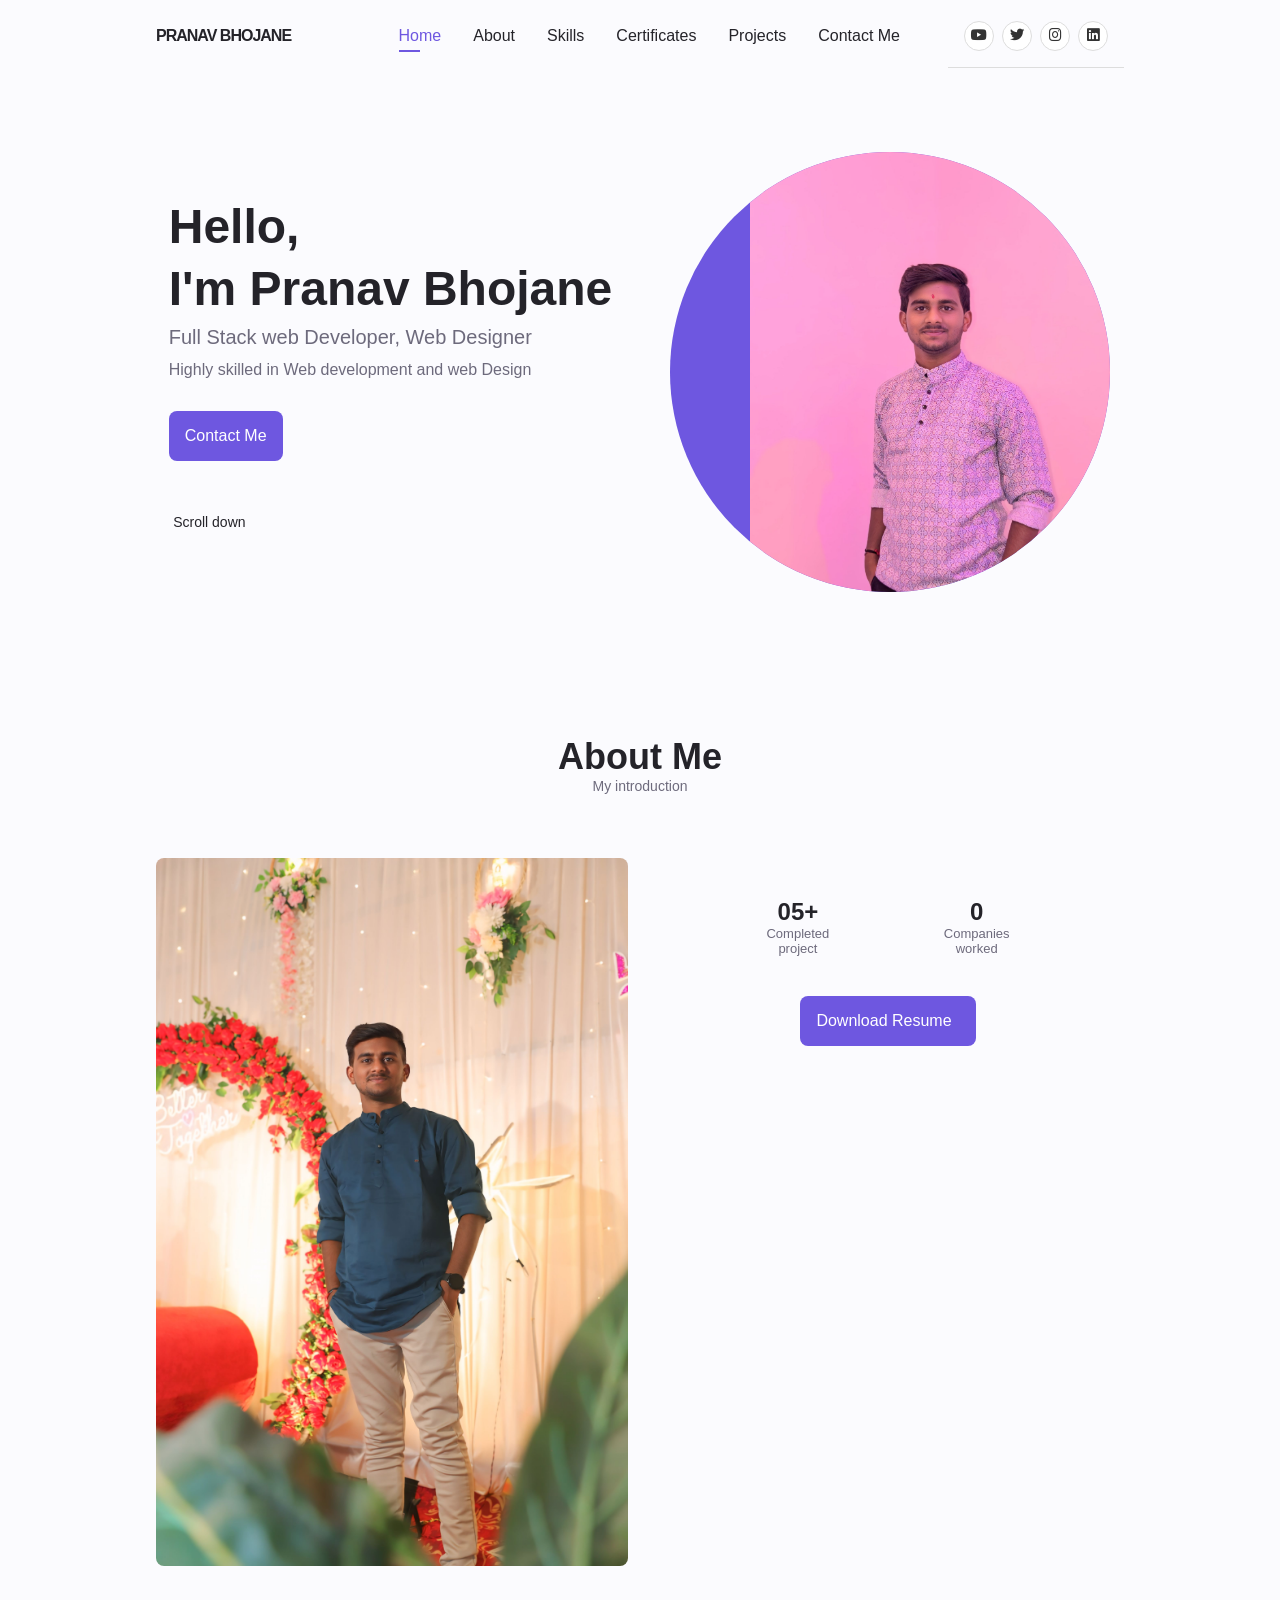
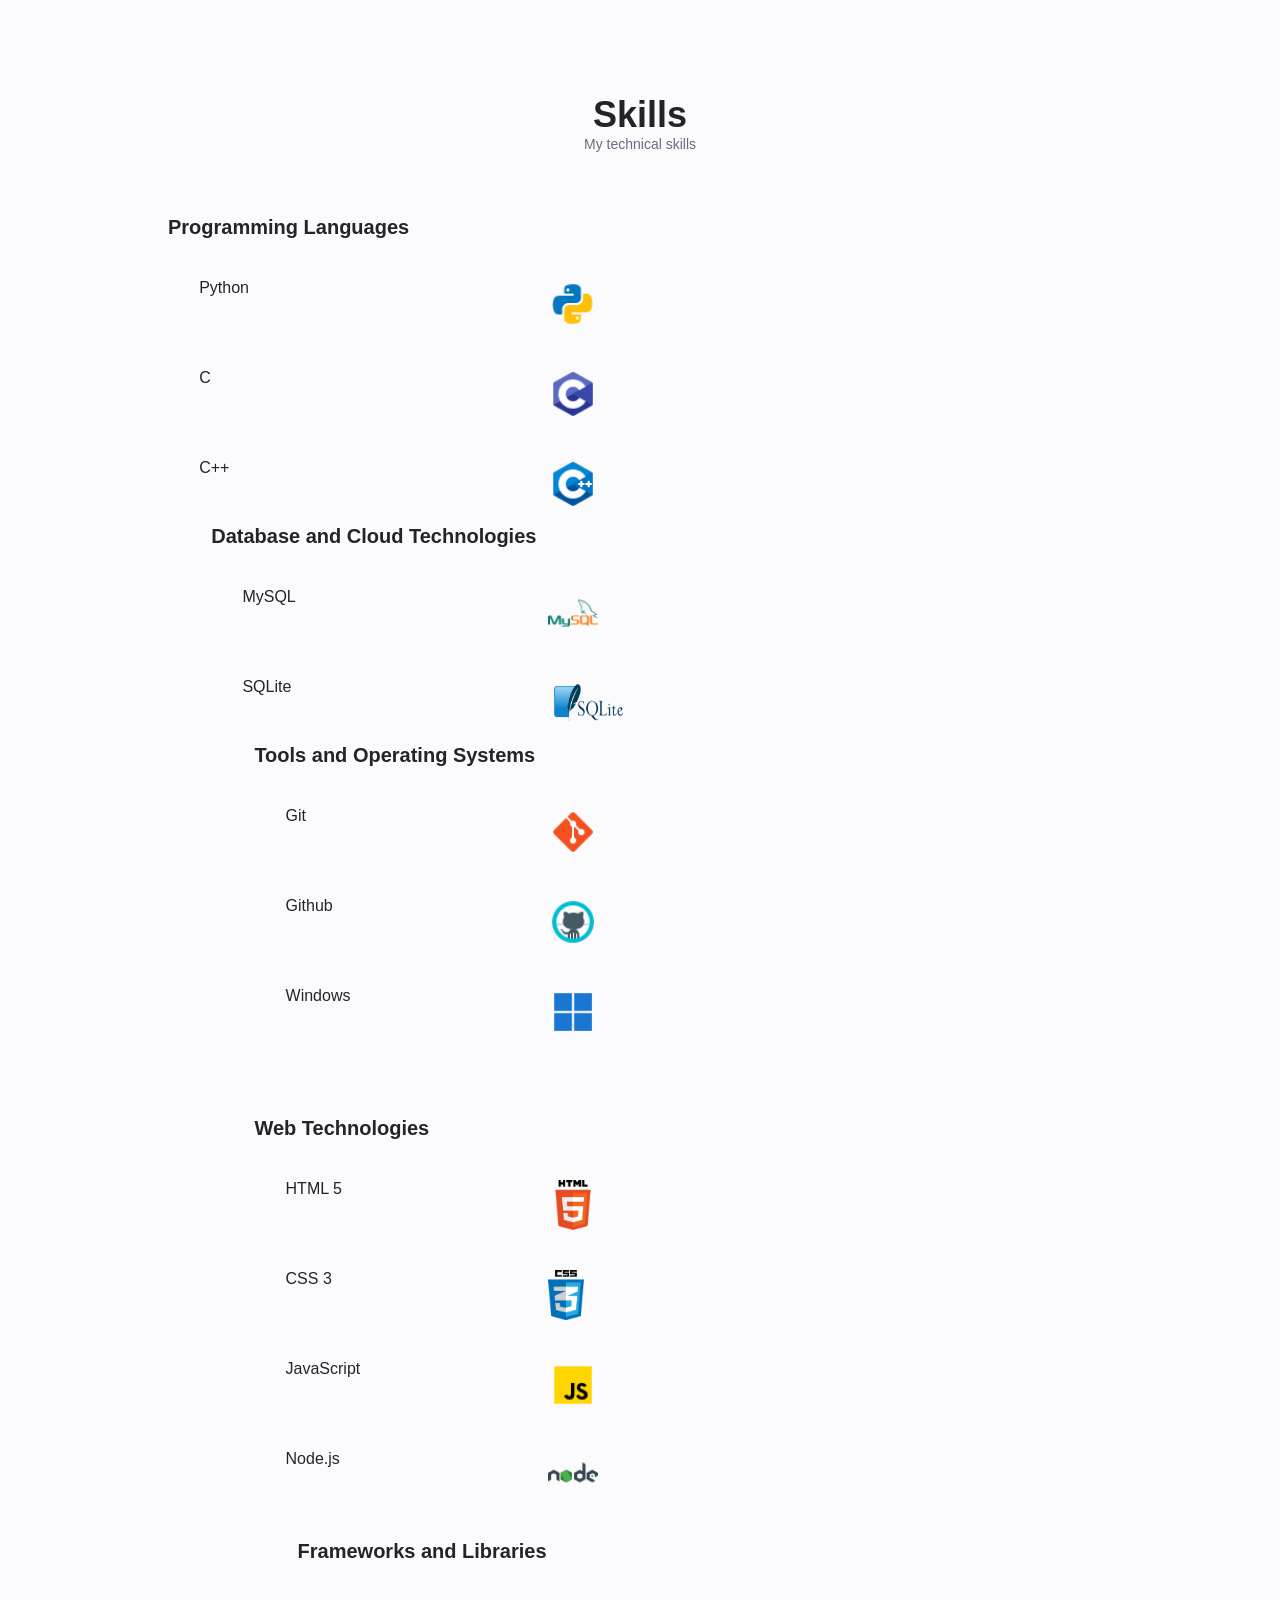
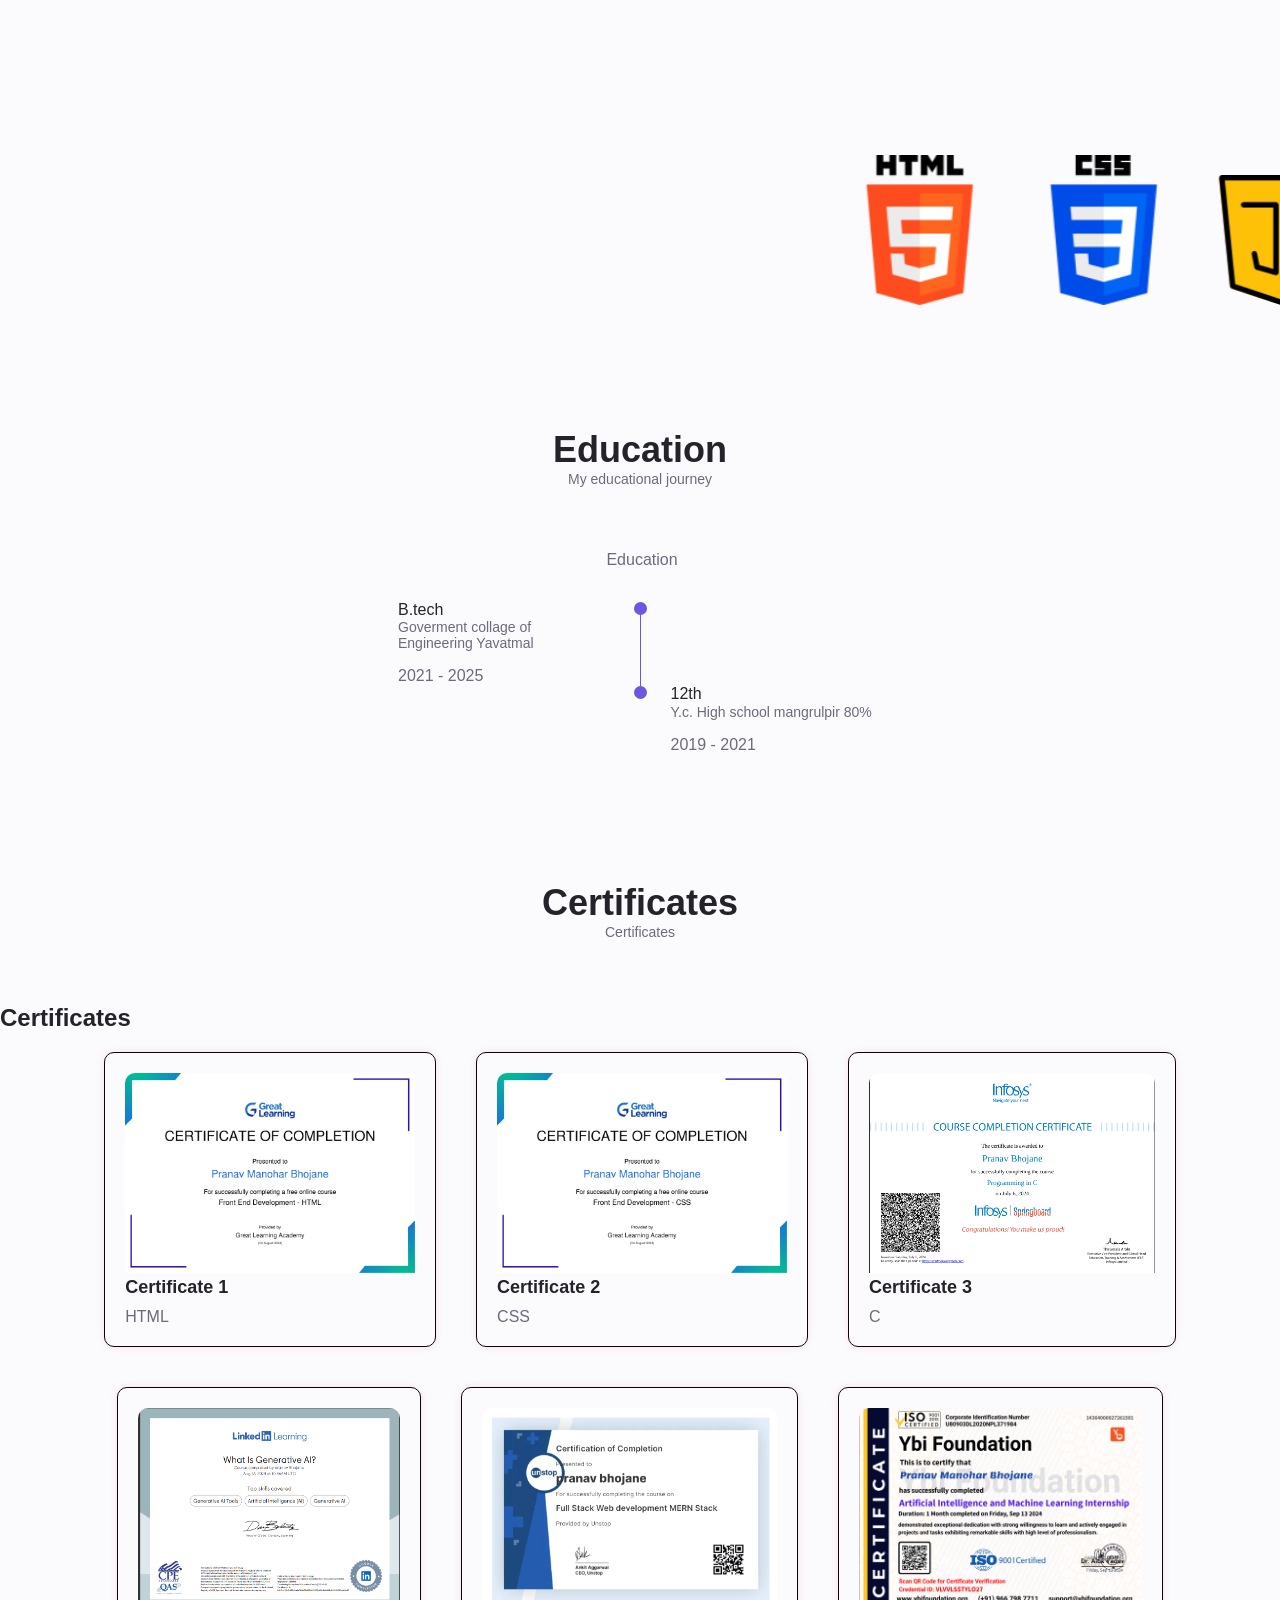
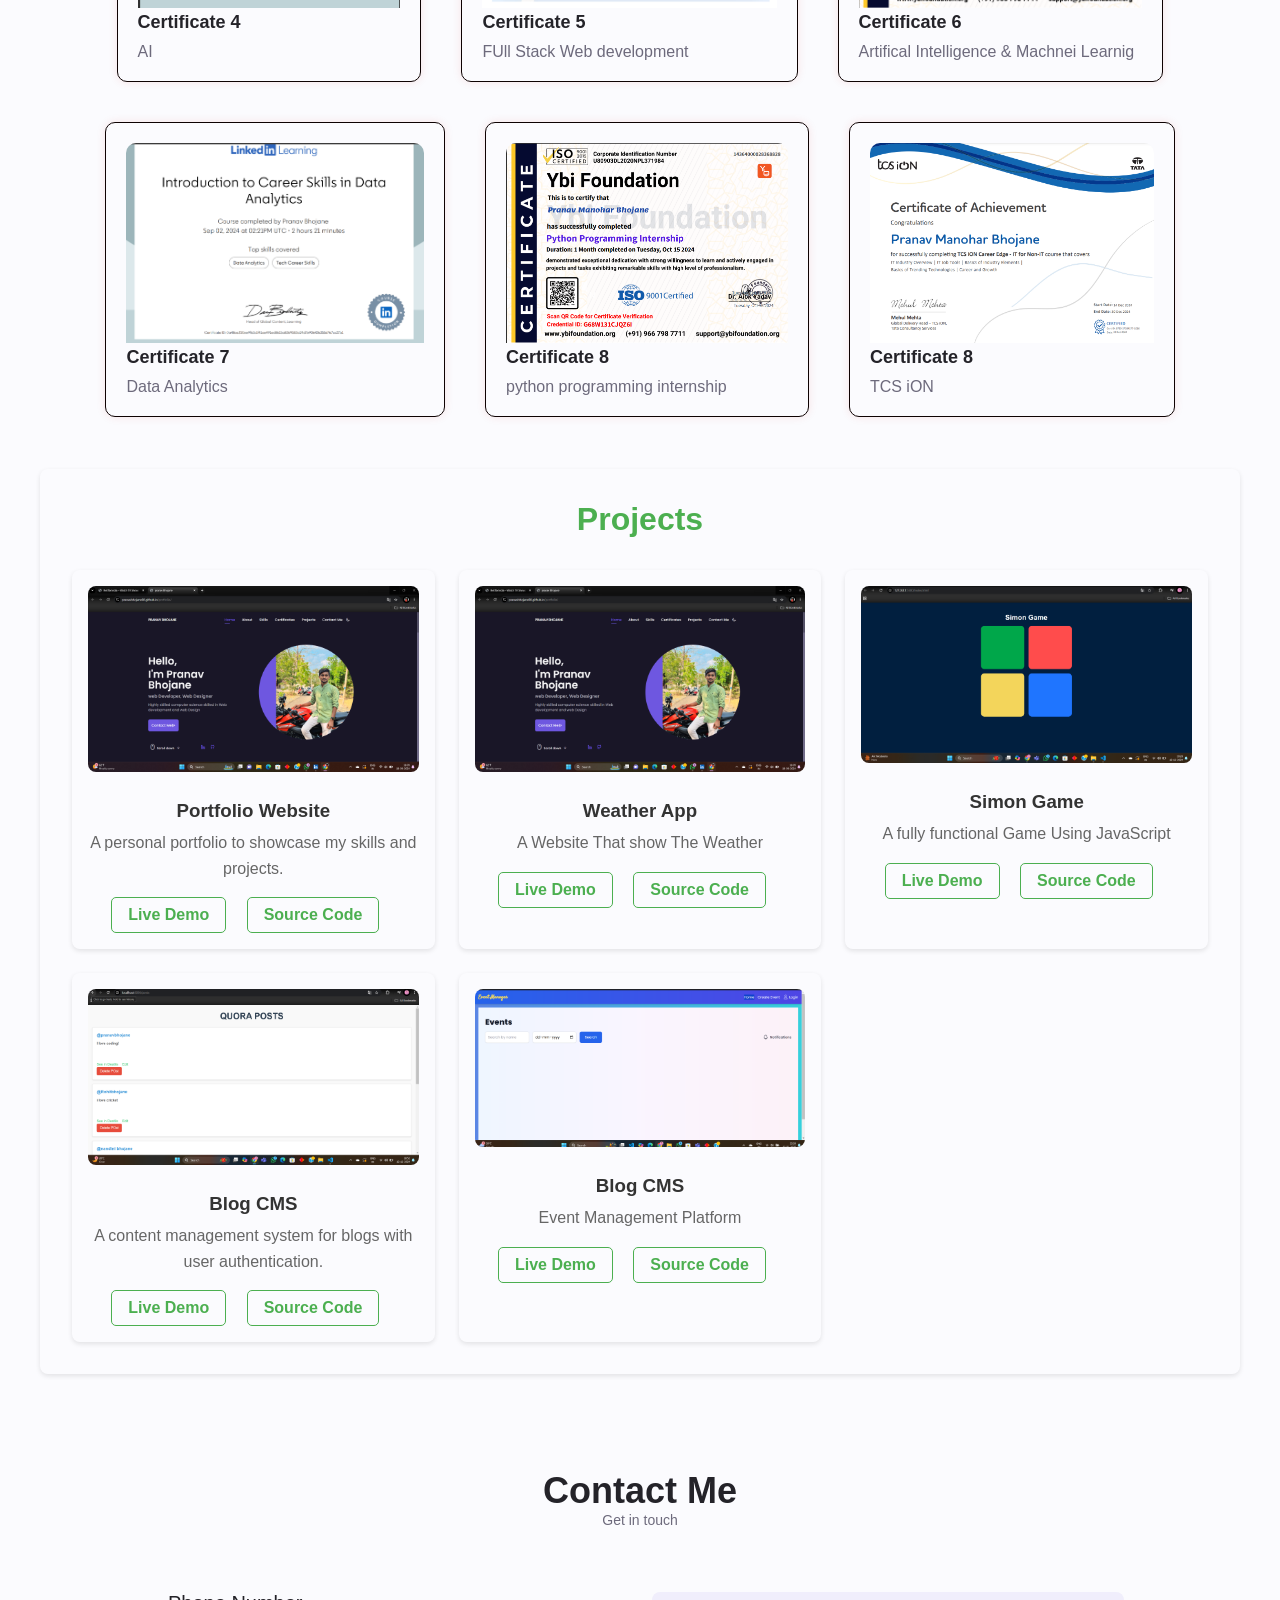
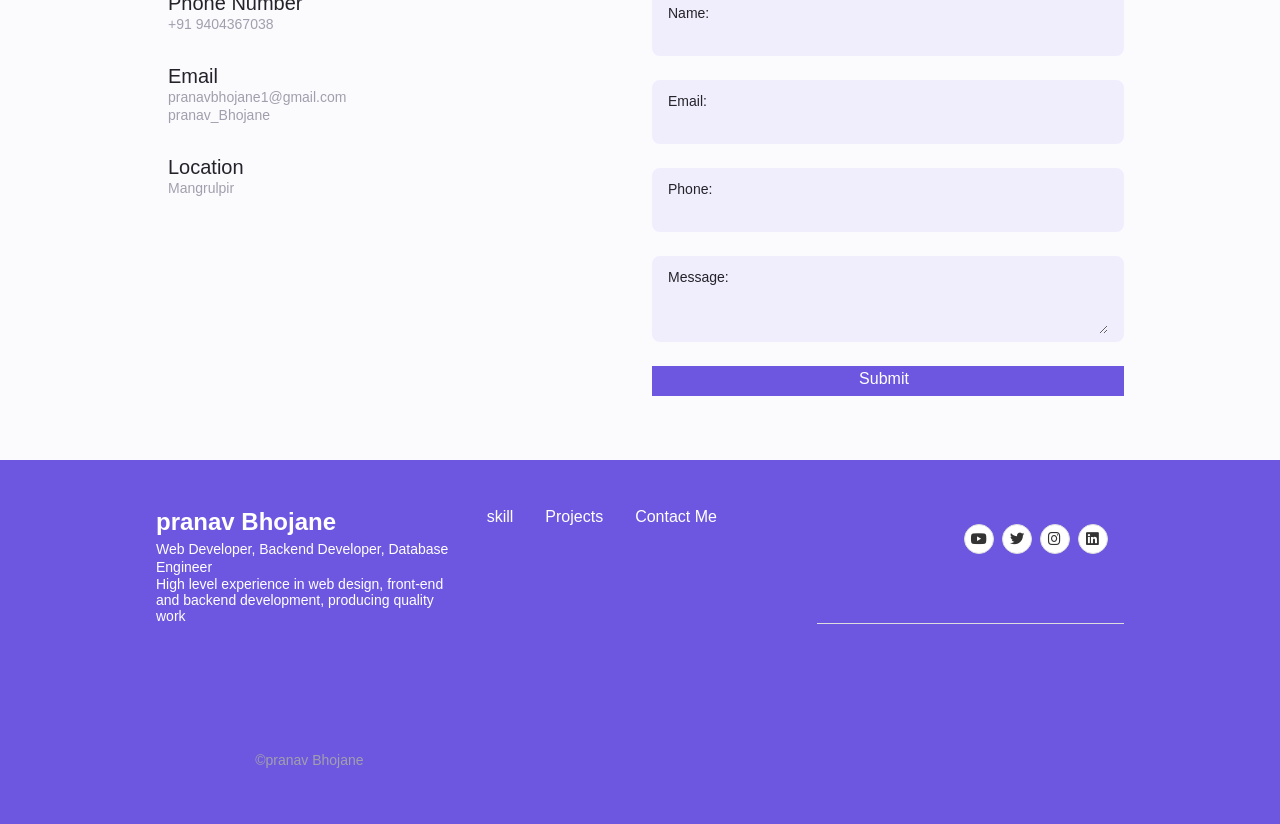
==== commit b20e10e8: "Update index.html" ====
--- a/index.html
+++ b/index.html
@@ -741,6 +741,13 @@
                     <a href="https://pranavbhojane-portfolio.netlify.app/" target="_blank">Live Demo</a>
                     <a href="https://github.com/pranavBhojane08/portfolio" target="_blank">Source Code</a>
                 </div>
+                      <div class="project">
+                    <img src="css/img/Screenshot (10).png" alt="Portfolio Website">
+                    <h3>Weather App</h3>
+                    <p>A Website That show The Weather</p>
+                    <a href="https://weather-appvite.netlify.app/" target="_blank">Live Demo</a>
+                    <a href="https://github.com/pranavBhojane08/Weather-App" target="_blank">Source Code</a>
+                </div>
                 <div class="project">
                     <img src="css/img/Screenshot 2024-12-12 192838.png" alt="E-commerce App">
                     <h3>Simon Game</h3>
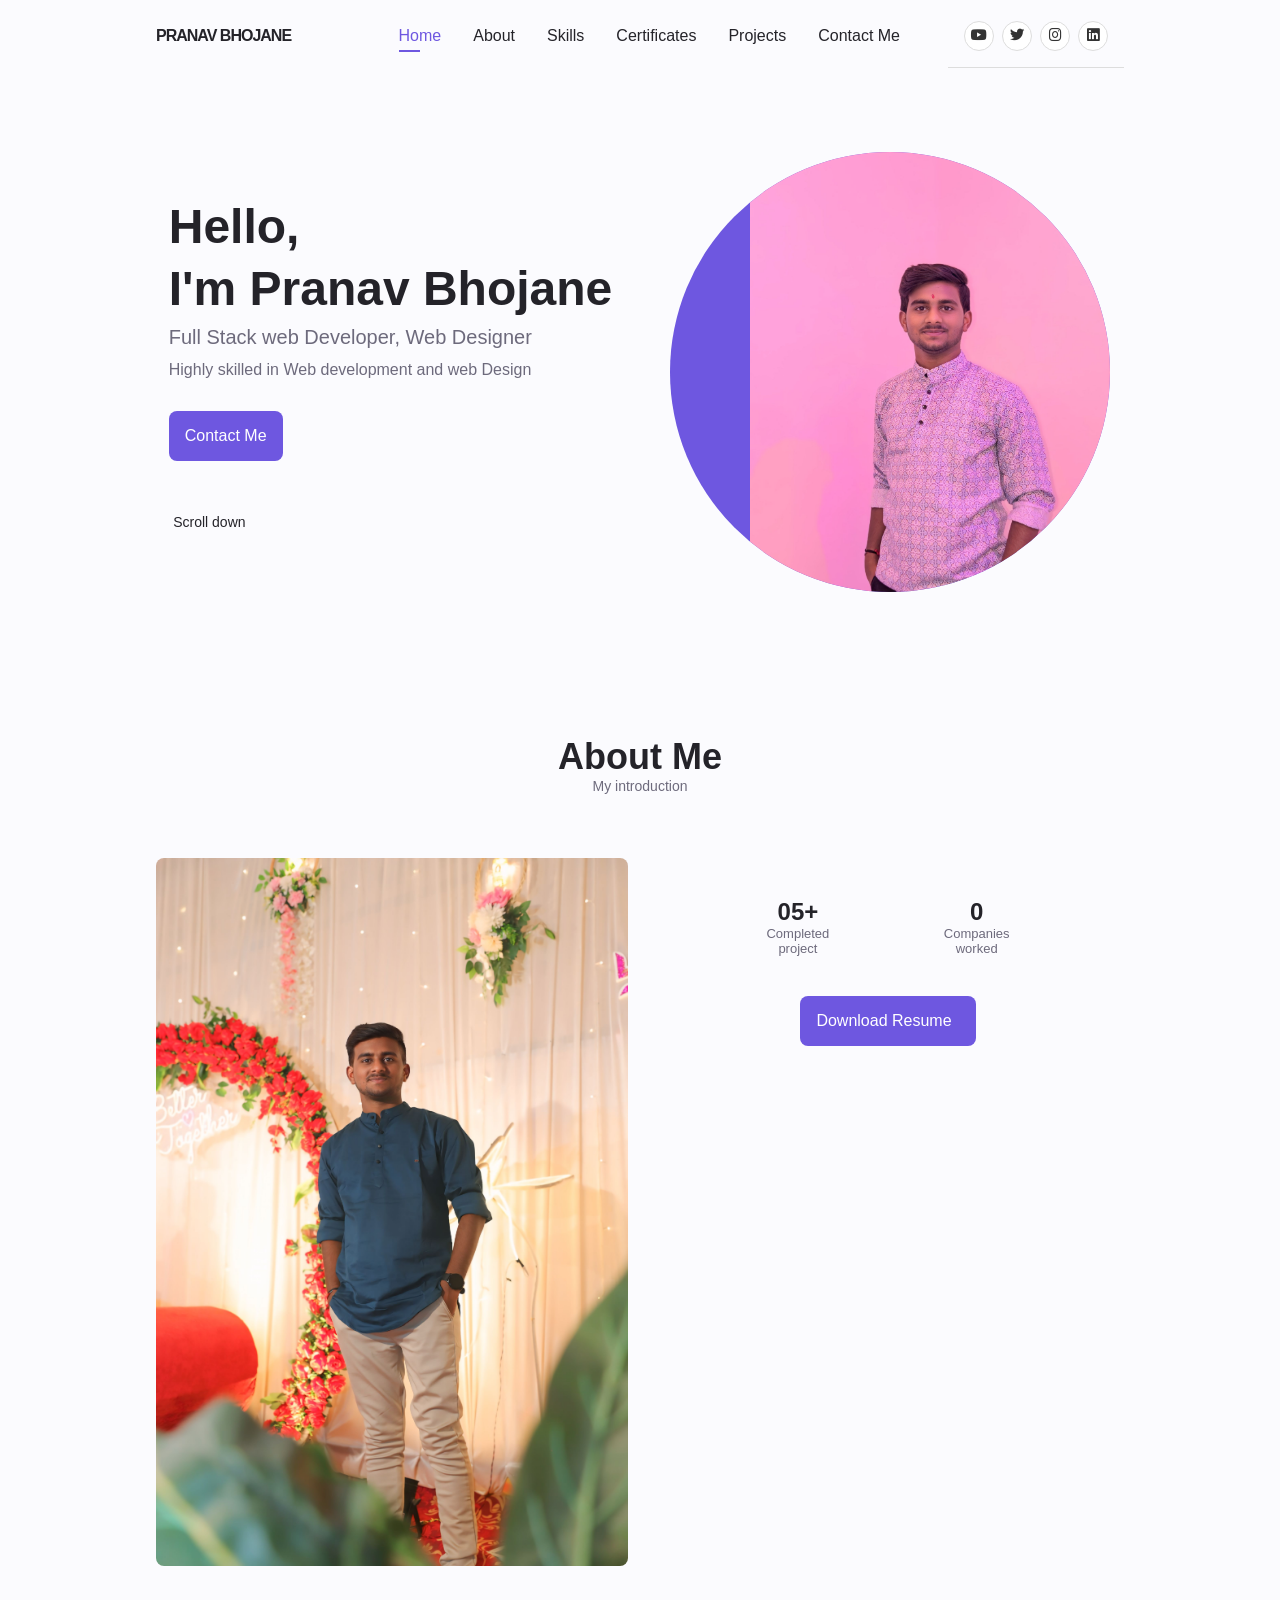
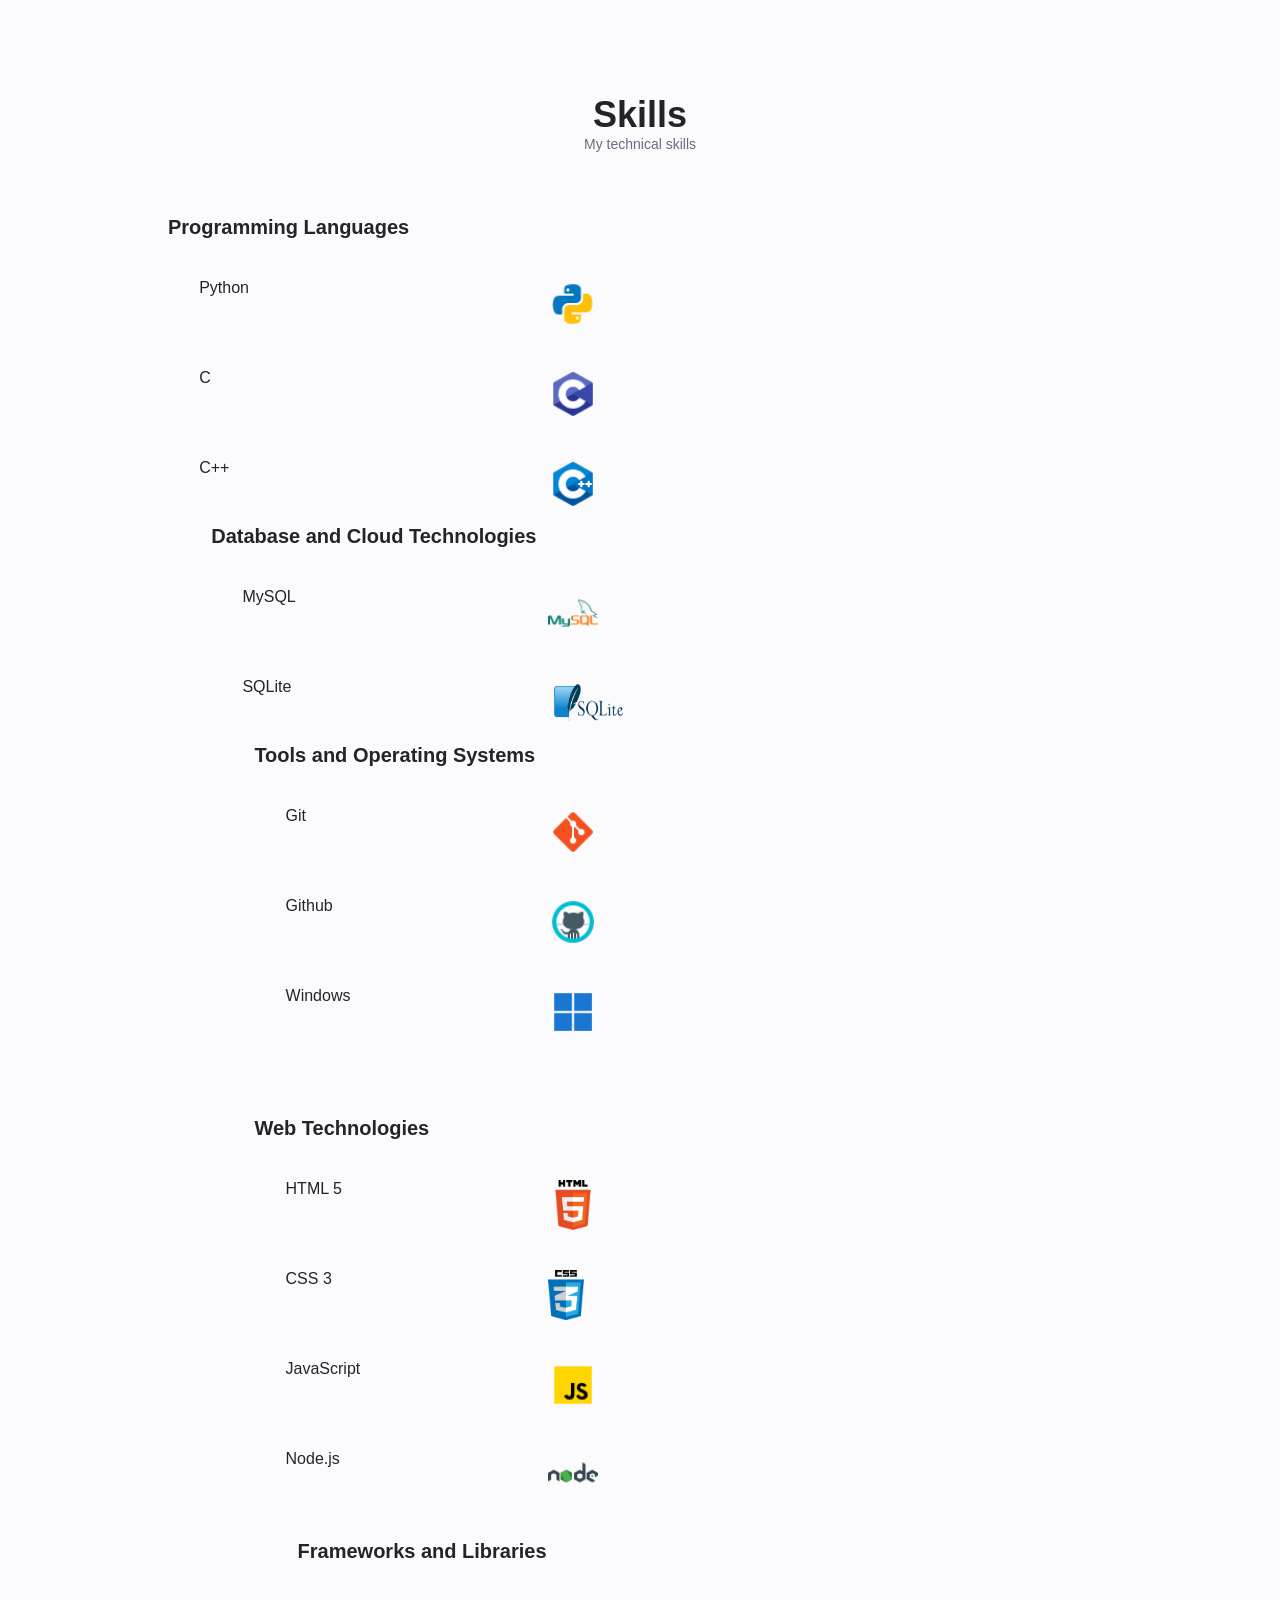
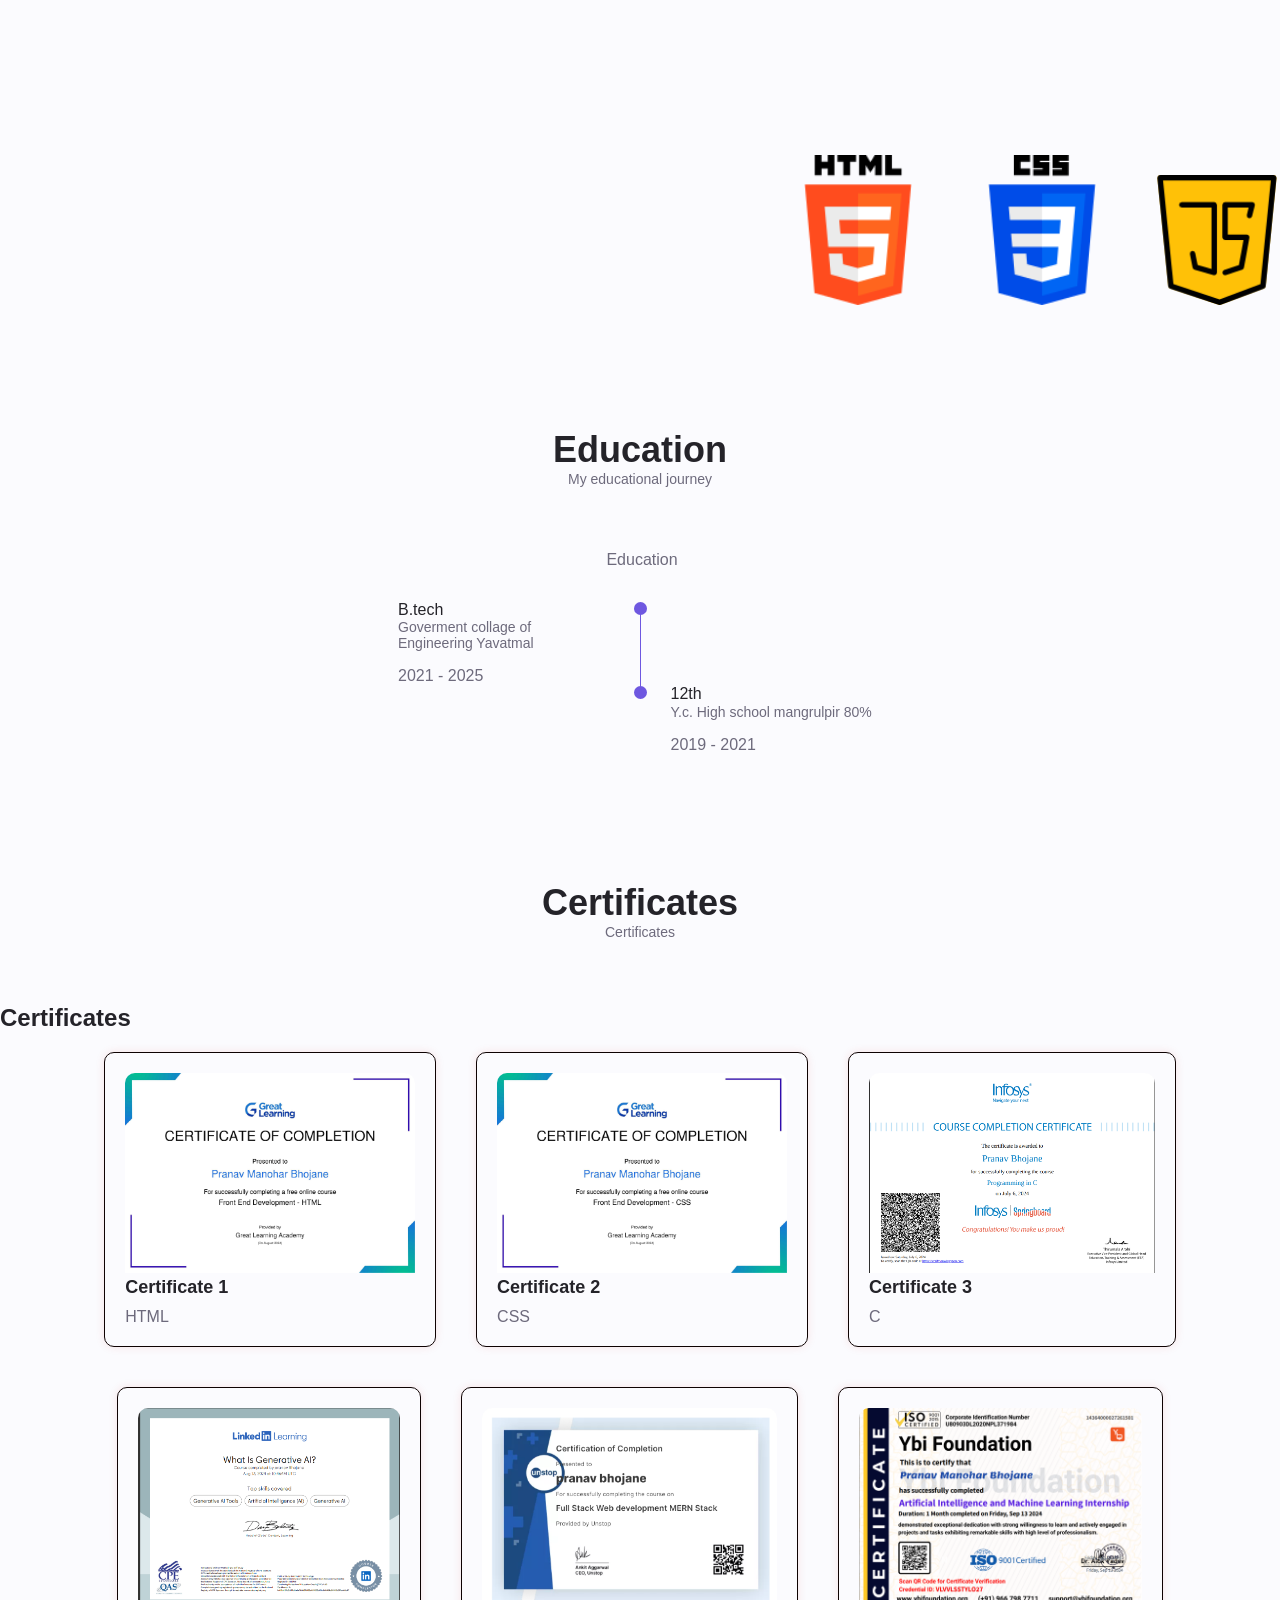
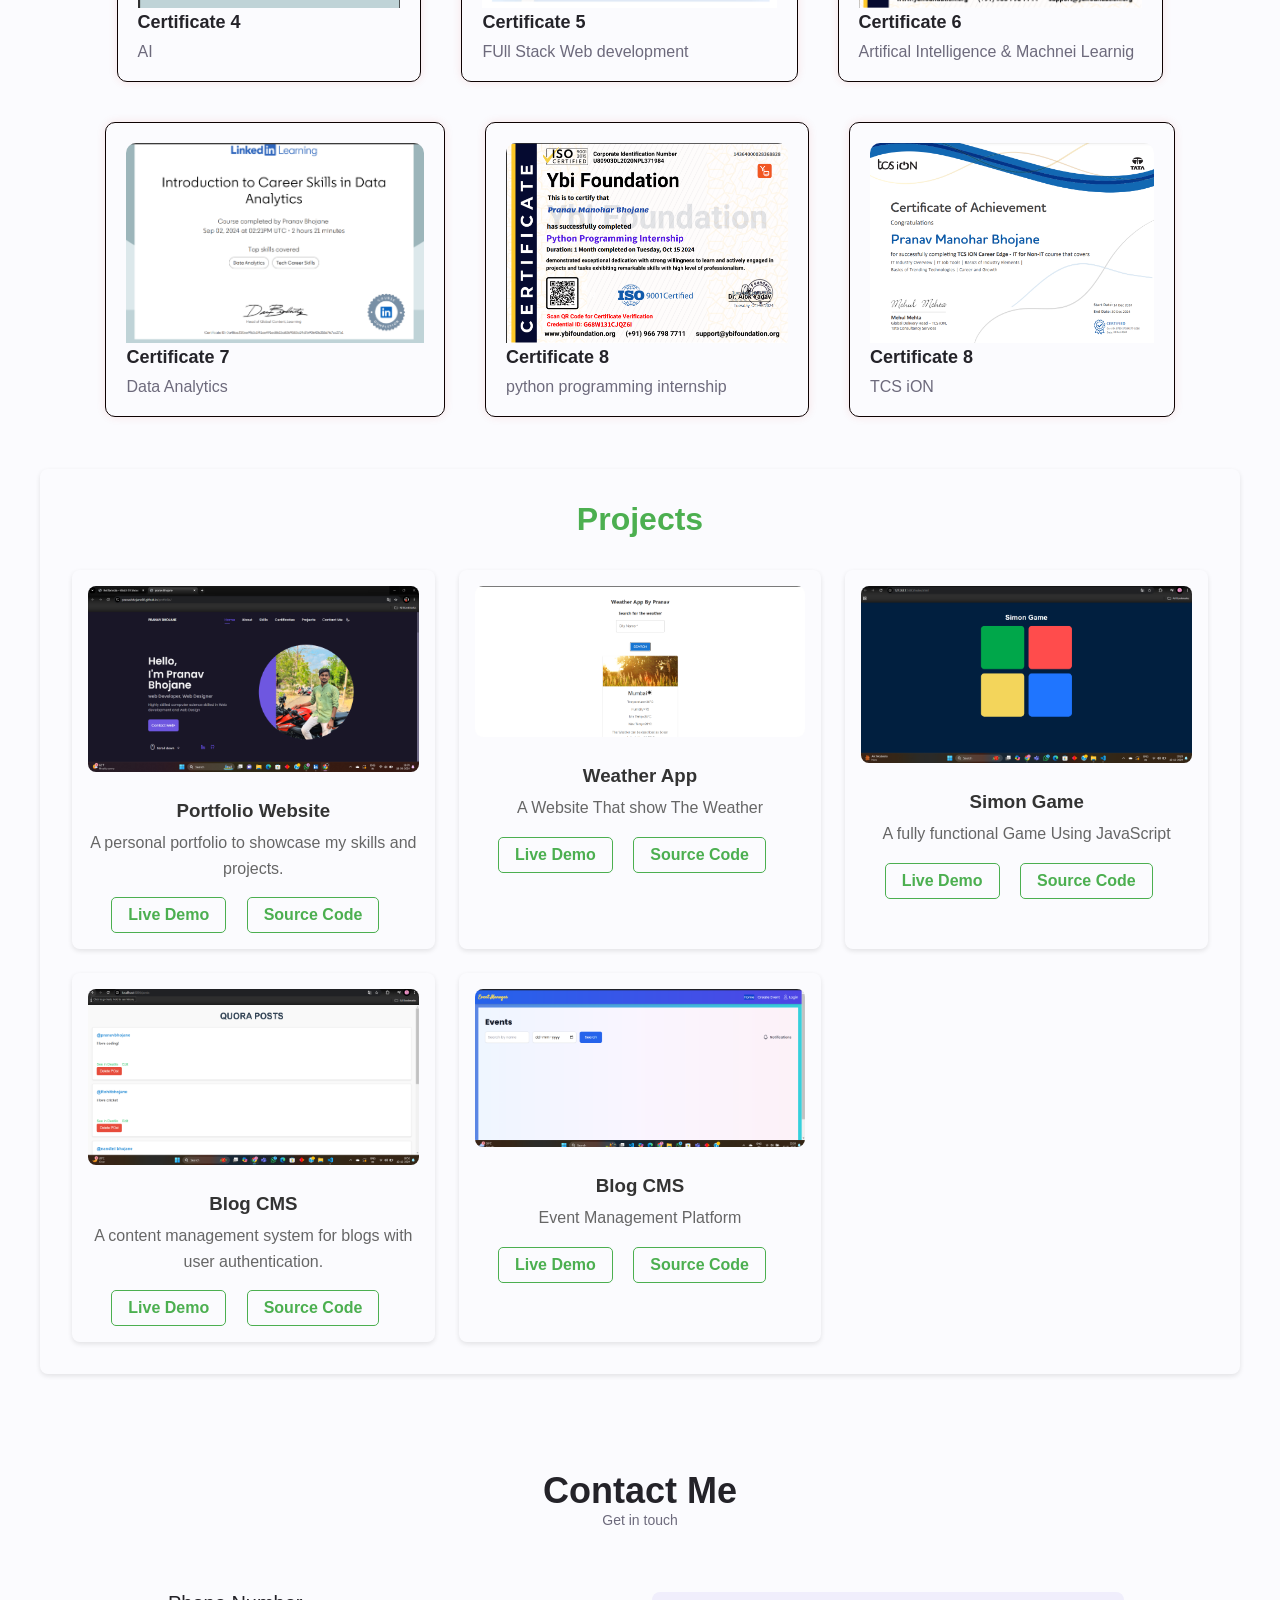
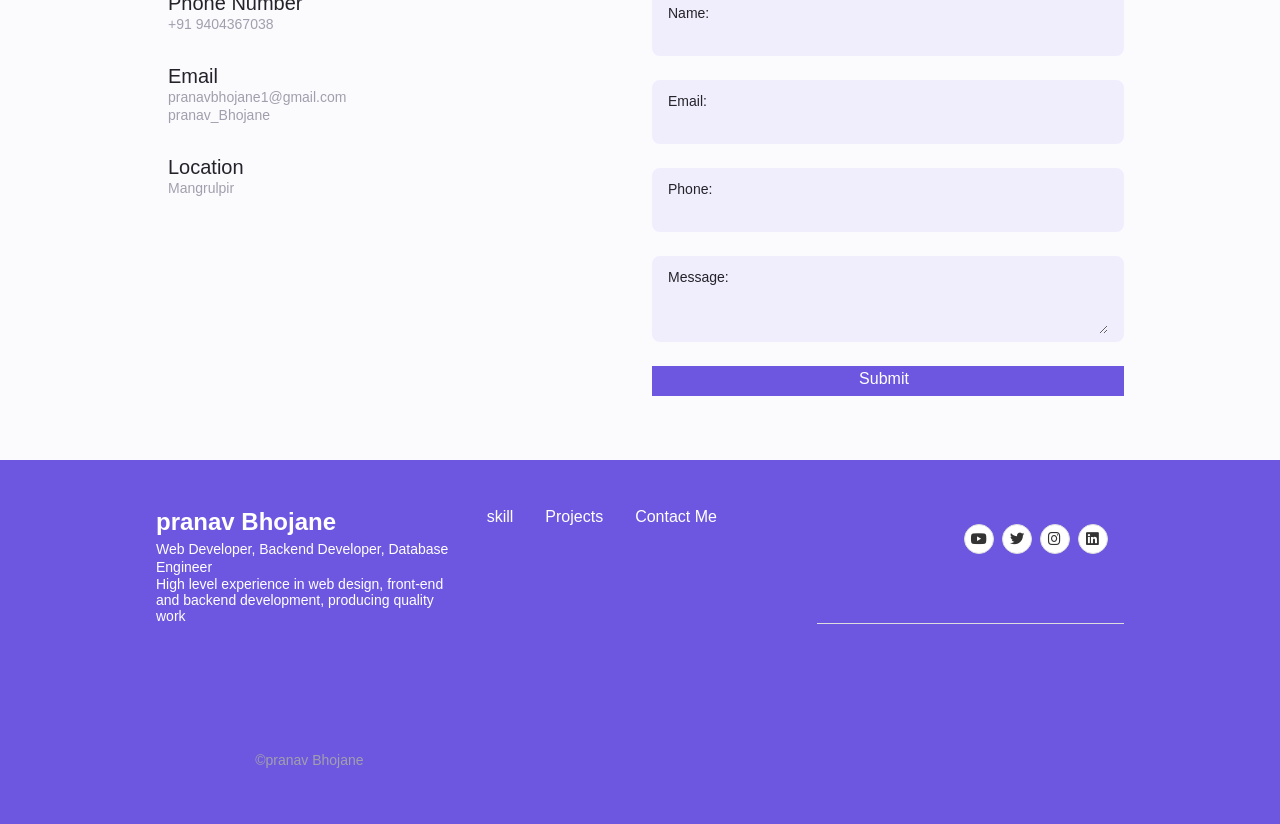
==== commit 1e1a68b4: "Update index.html" ====
--- a/index.html
+++ b/index.html
@@ -742,7 +742,7 @@
                     <a href="https://github.com/pranavBhojane08/portfolio" target="_blank">Source Code</a>
                 </div>
                       <div class="project">
-                    <img src="css/img/Screenshot (10).png" alt="Portfolio Website">
+                    <img src="css/img/Screenshot 2025-04-10 103942.png" alt="Portfolio Website">
                     <h3>Weather App</h3>
                     <p>A Website That show The Weather</p>
                     <a href="https://weather-appvite.netlify.app/" target="_blank">Live Demo</a>
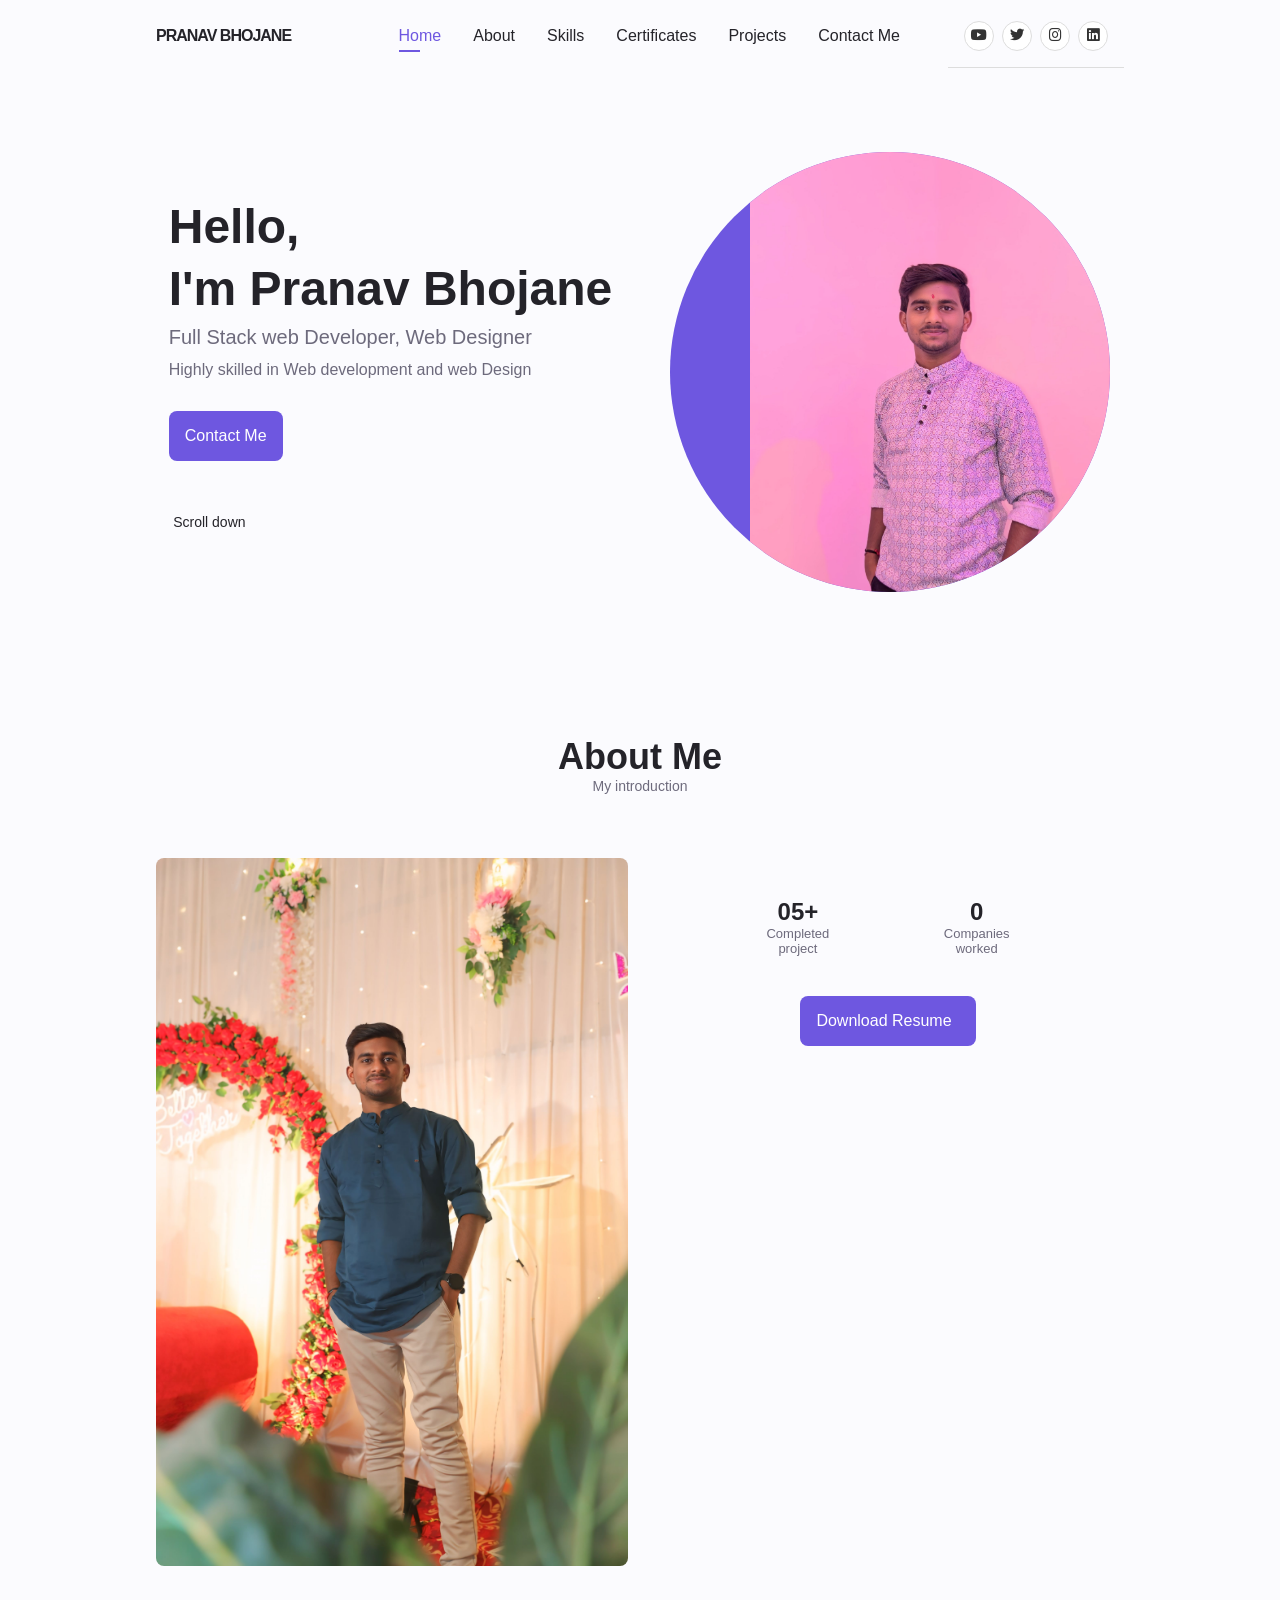
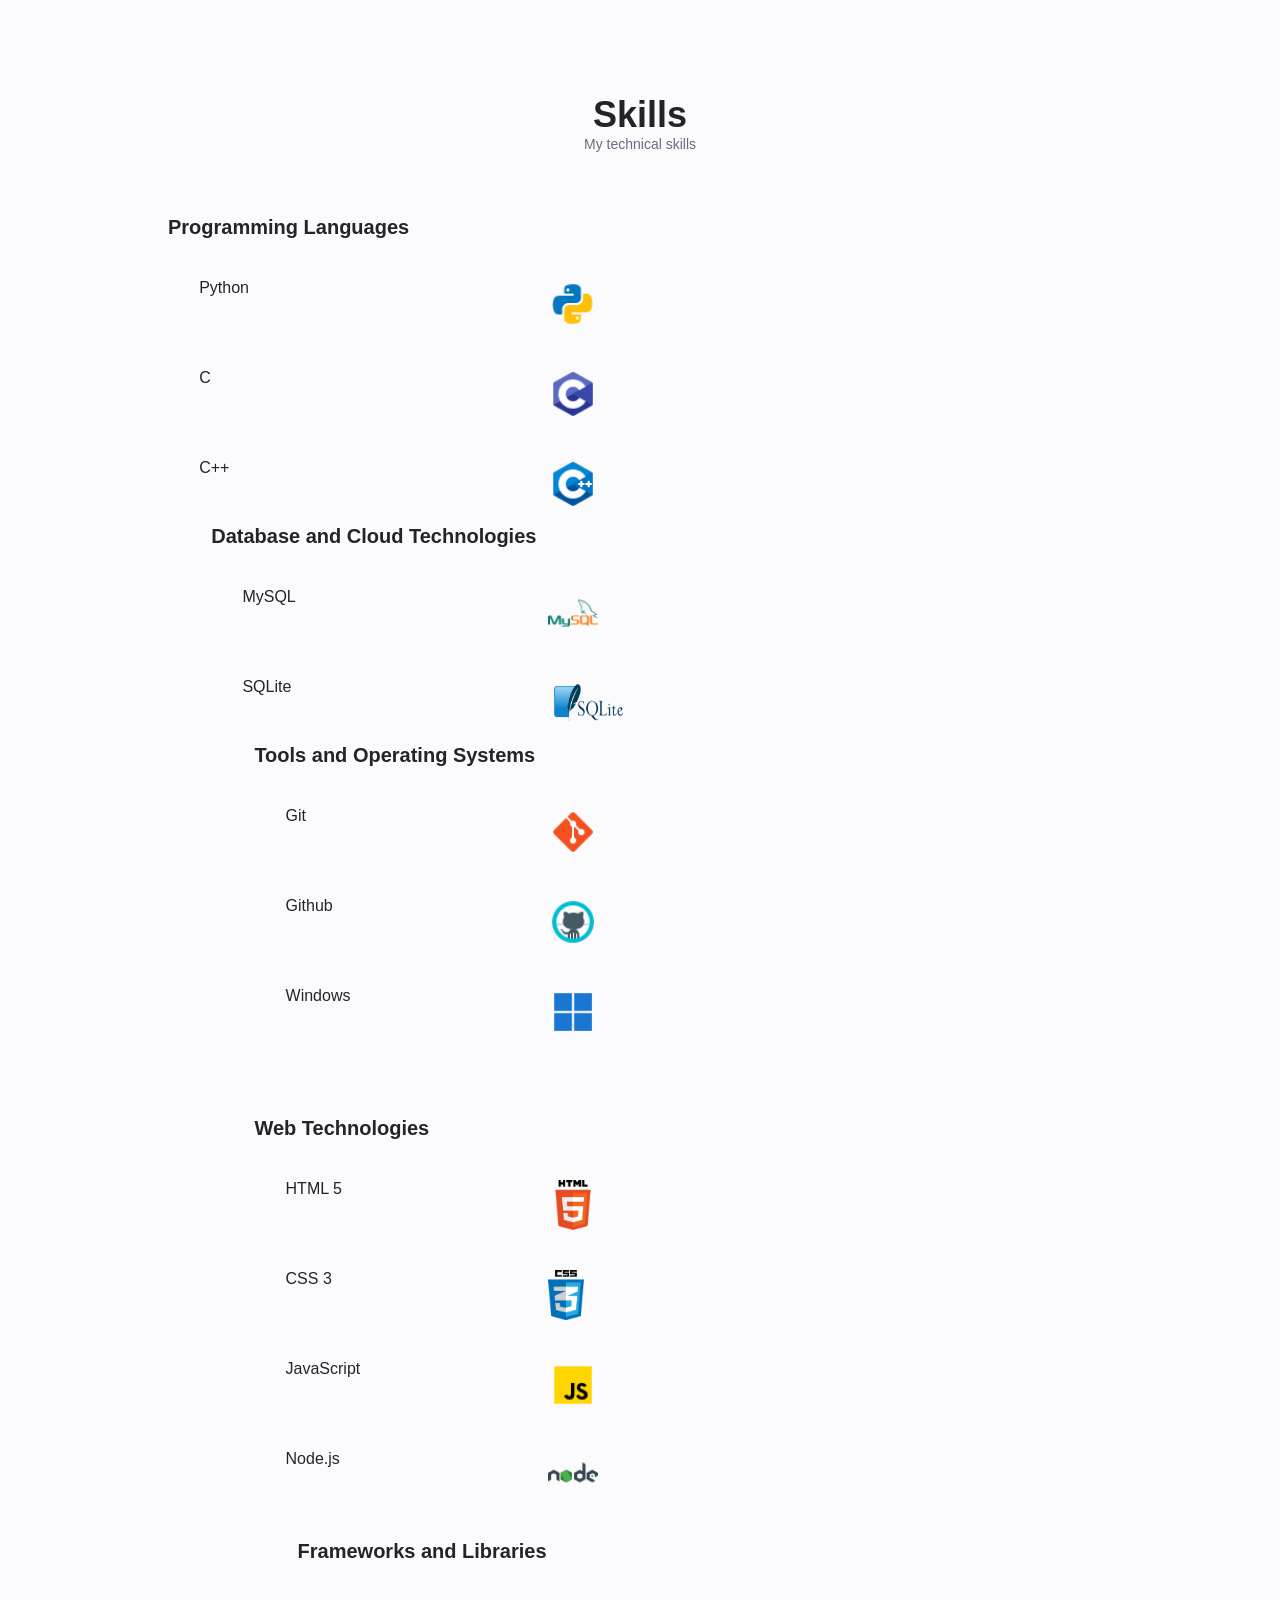
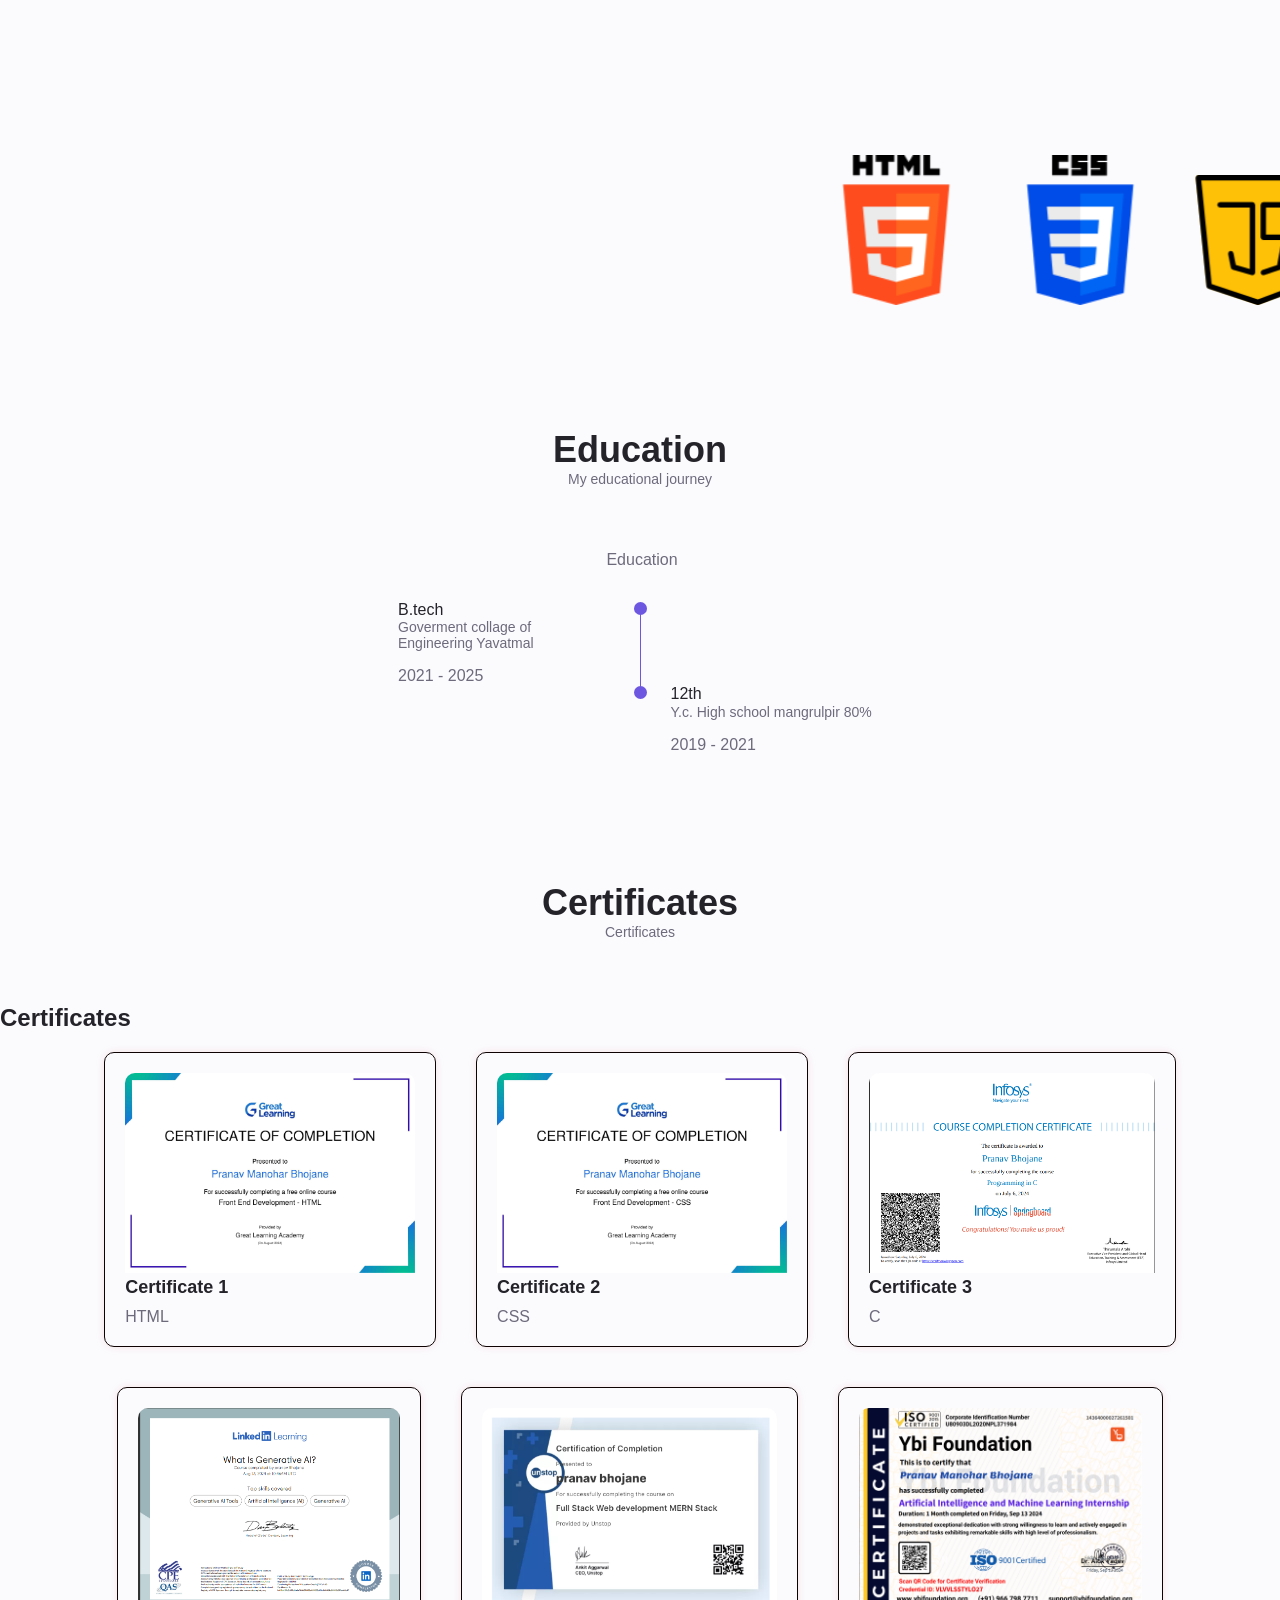
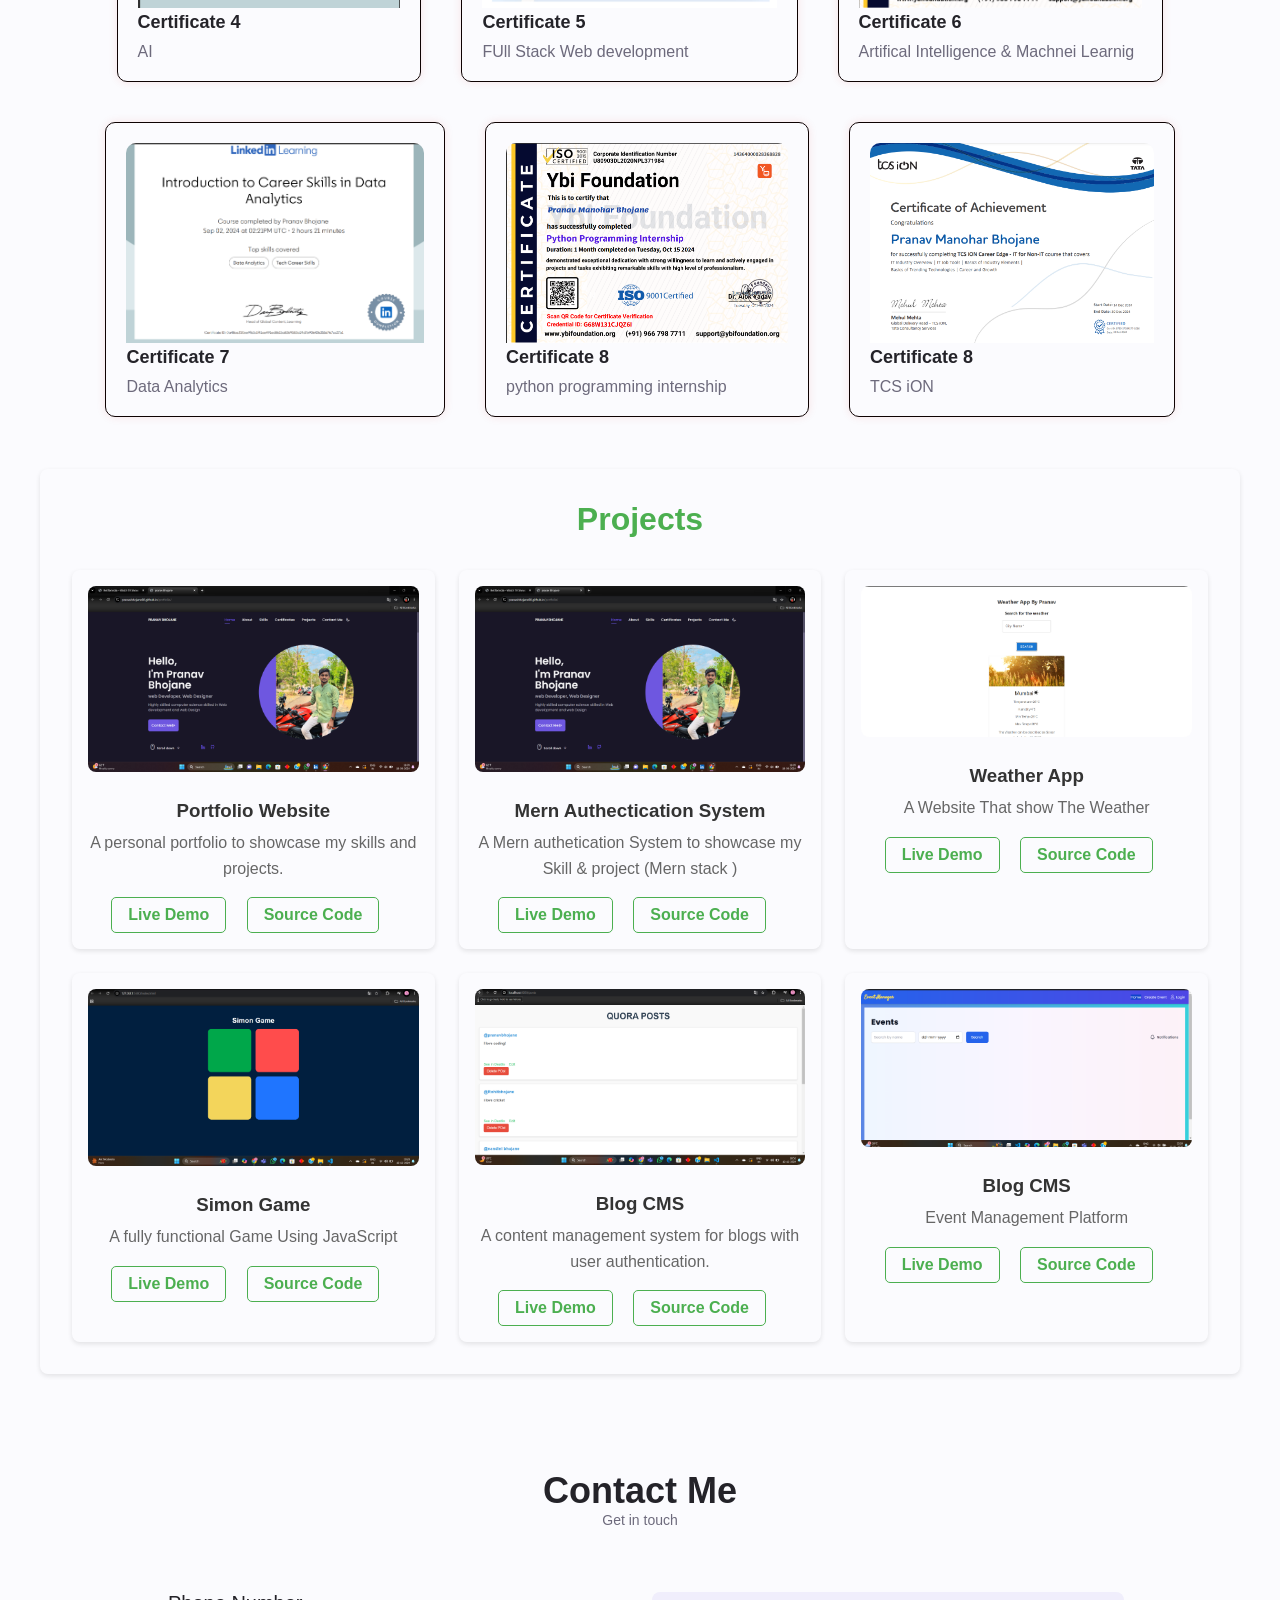
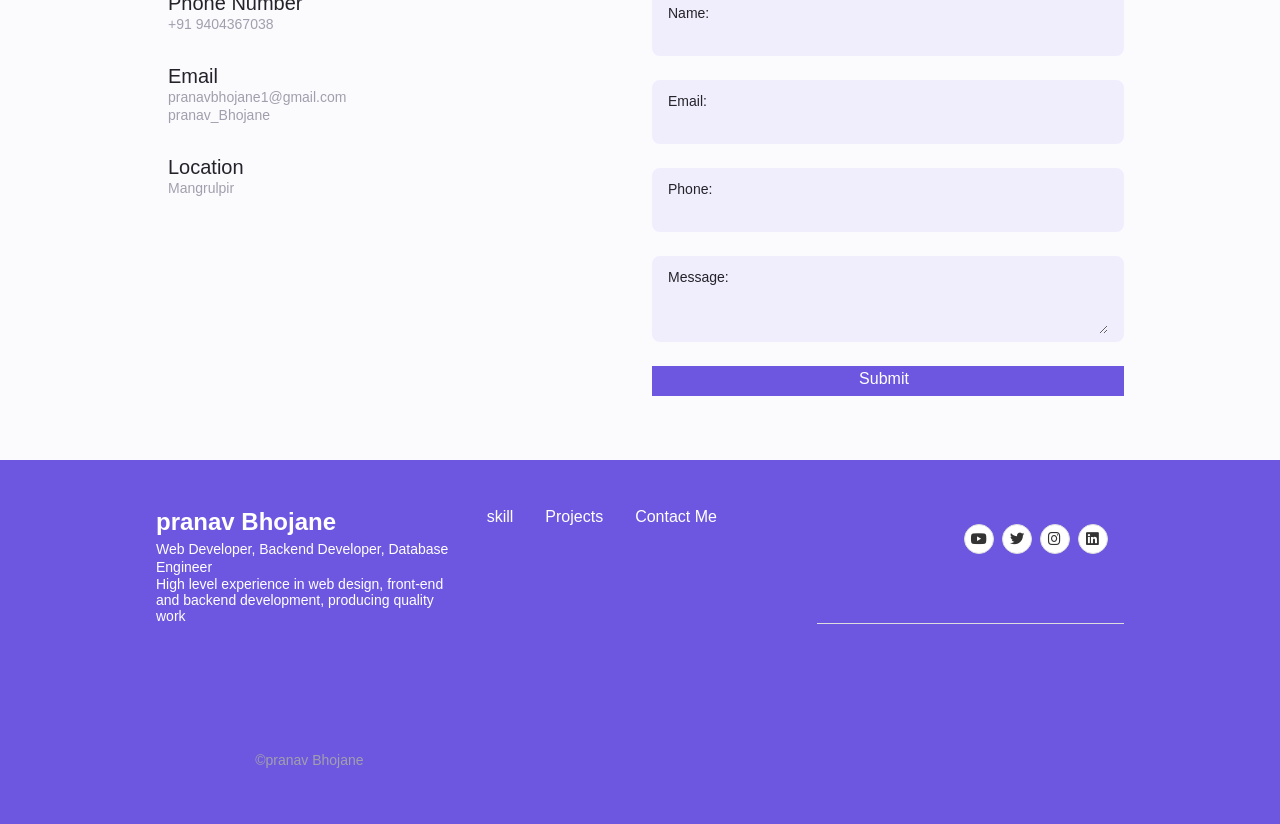
==== commit 7ed8d110: "Update index.html" ====
--- a/index.html
+++ b/index.html
@@ -741,6 +741,13 @@
                     <a href="https://pranavbhojane-portfolio.netlify.app/" target="_blank">Live Demo</a>
                     <a href="https://github.com/pranavBhojane08/portfolio" target="_blank">Source Code</a>
                 </div>
+                <div class="project">
+                    <img src="css/img/Screenshot (10).png" alt="Portfolio Website">
+                    <h3>Mern Authectication System</h3>
+                    <p>A Mern authetication System to showcase my Skill & project (Mern stack )</p>
+                    <a href="https://mern-authetication-1.onrender.com" target="_blank">Live Demo</a>
+                    <a href="https://github.com/pranavBhojane08/Mern-authetication" target="_blank">Source Code</a>
+                </div>
                       <div class="project">
                     <img src="css/img/Screenshot 2025-04-10 103942.png" alt="Portfolio Website">
                     <h3>Weather App</h3>
@@ -1088,3 +1095,4 @@
 </body>
 
 </html>
+
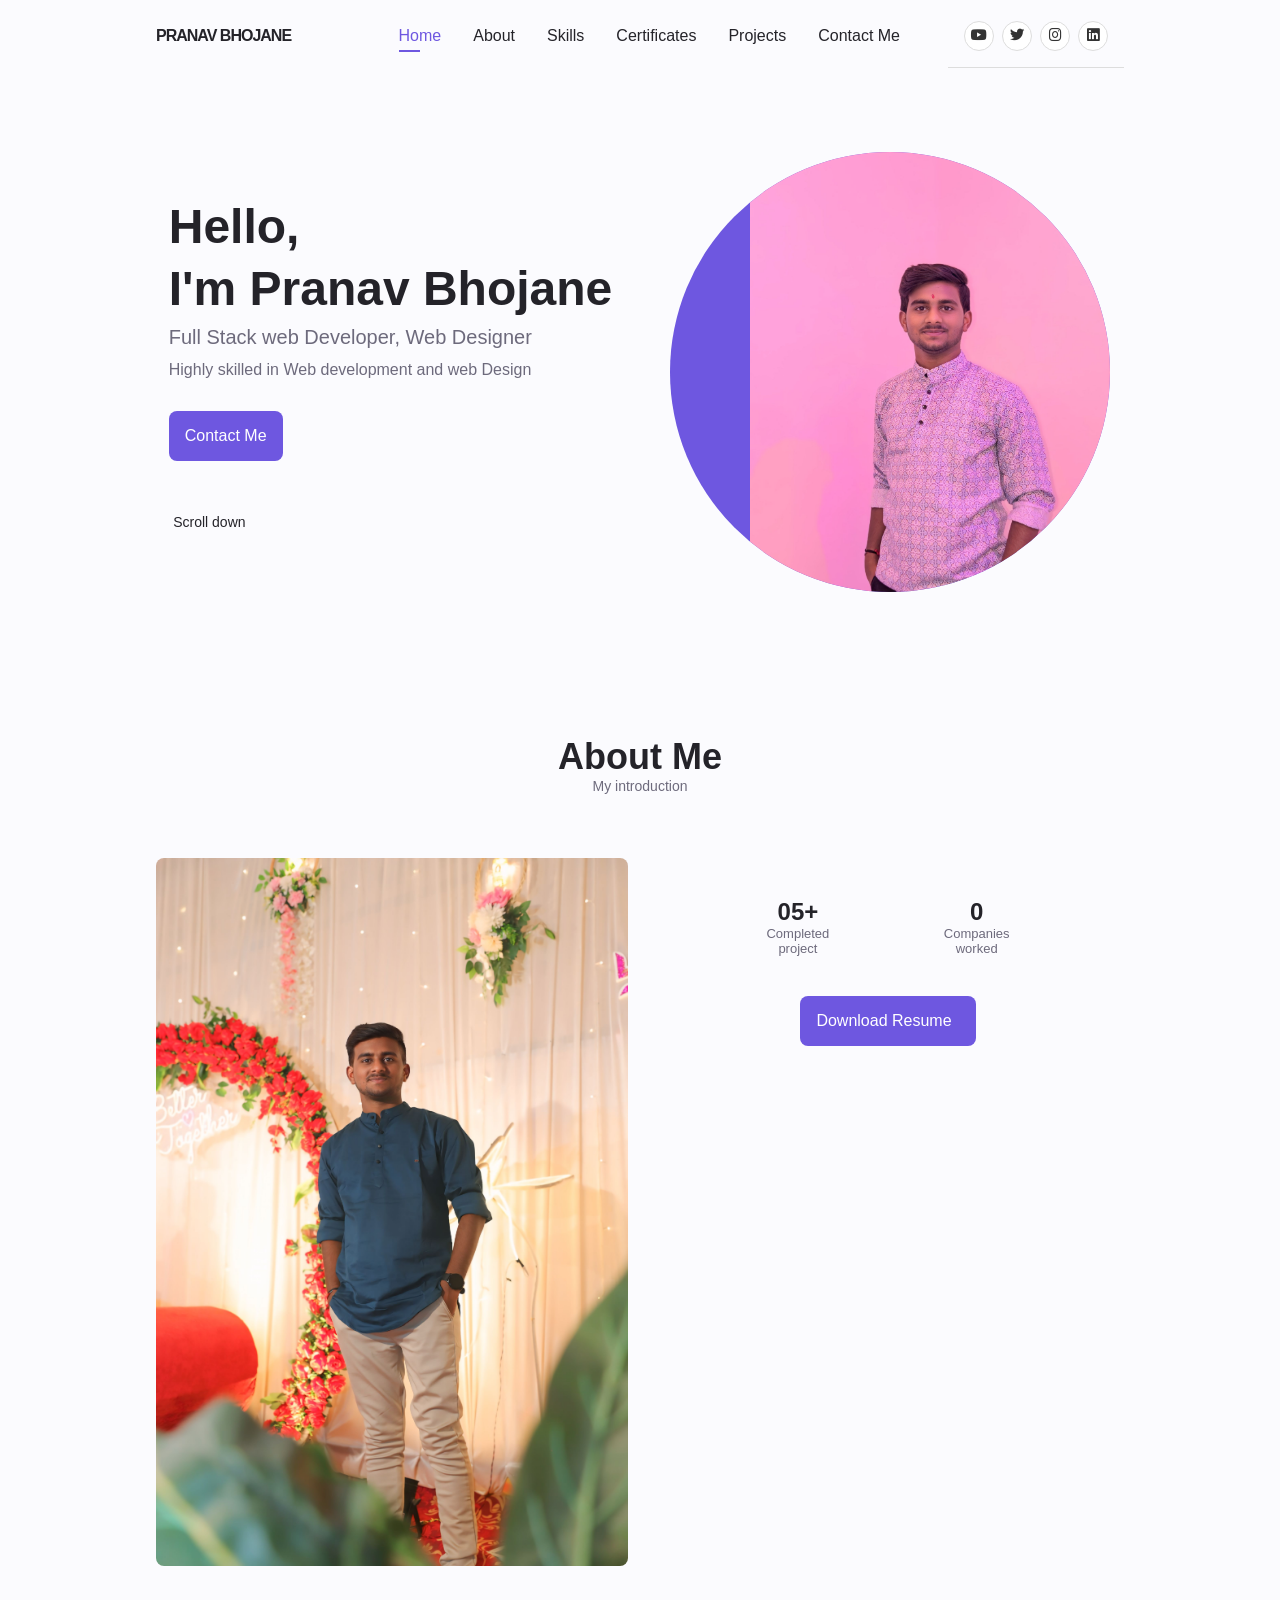
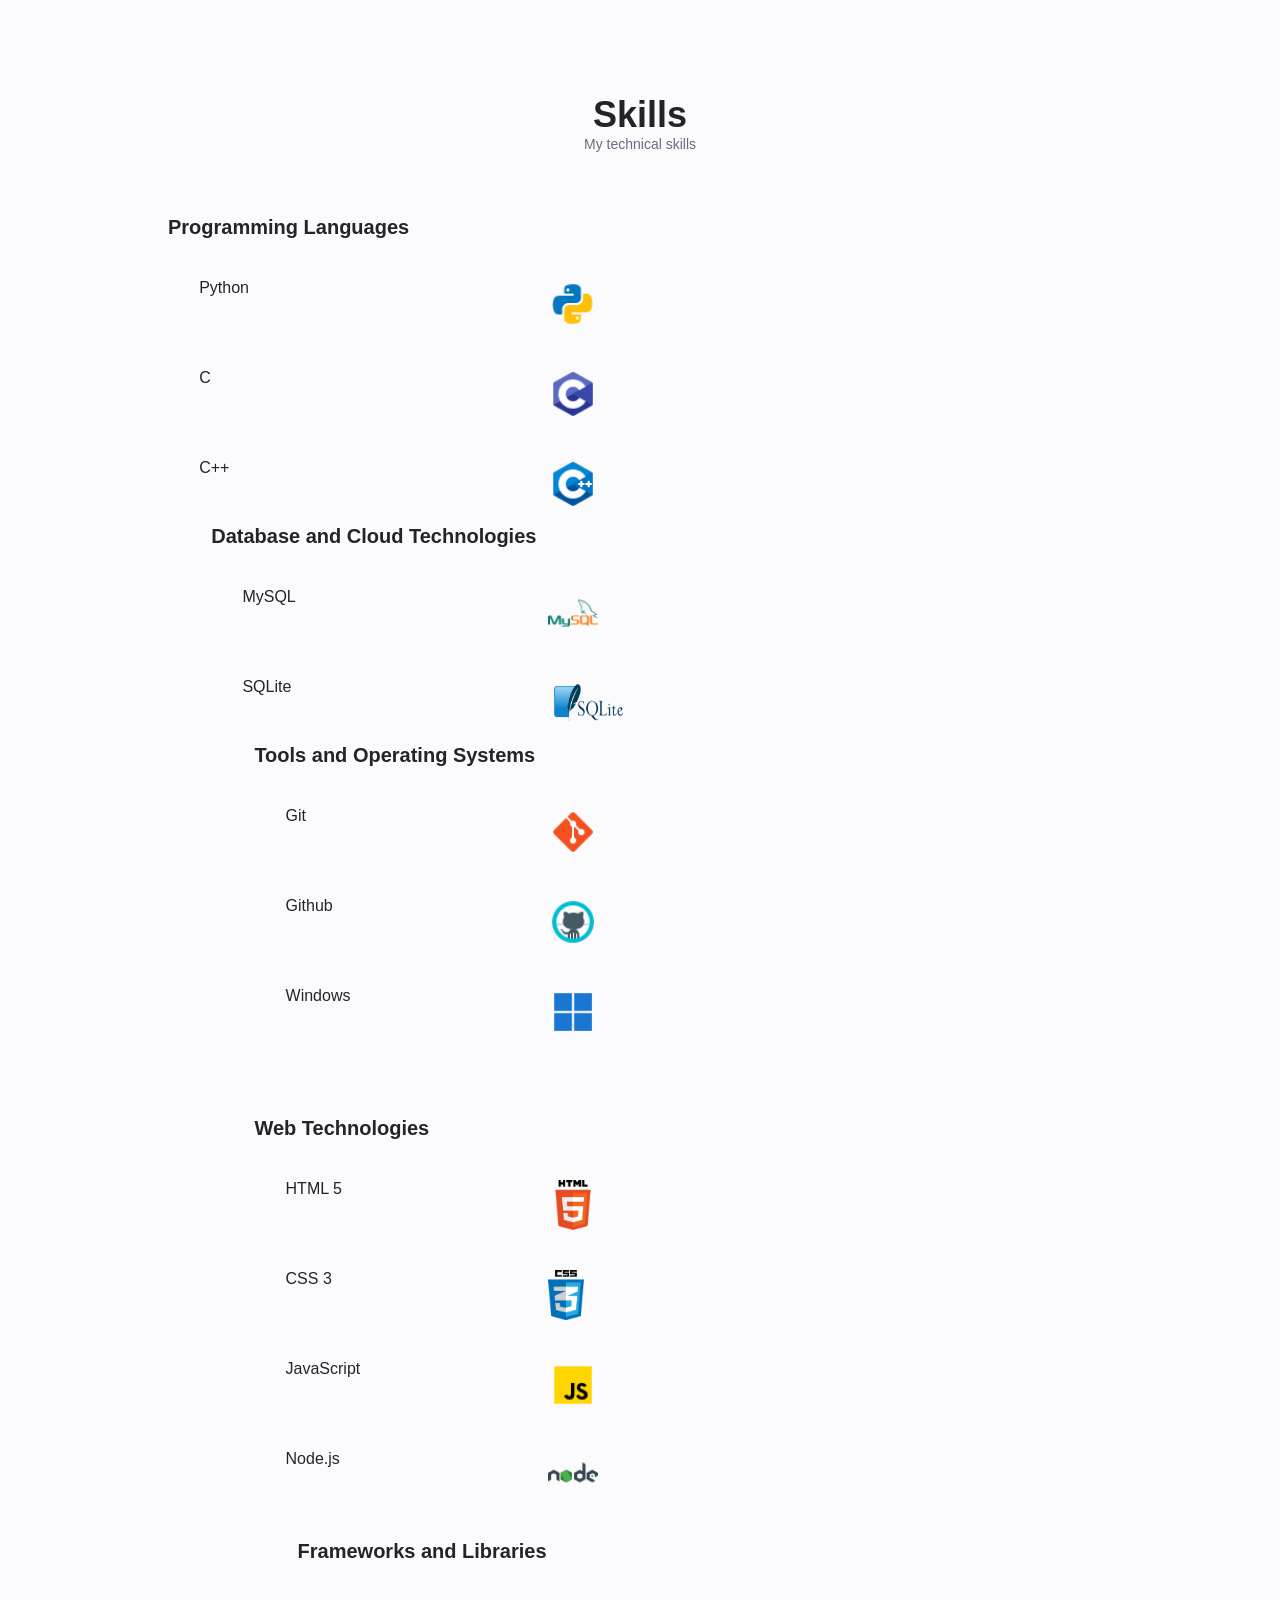
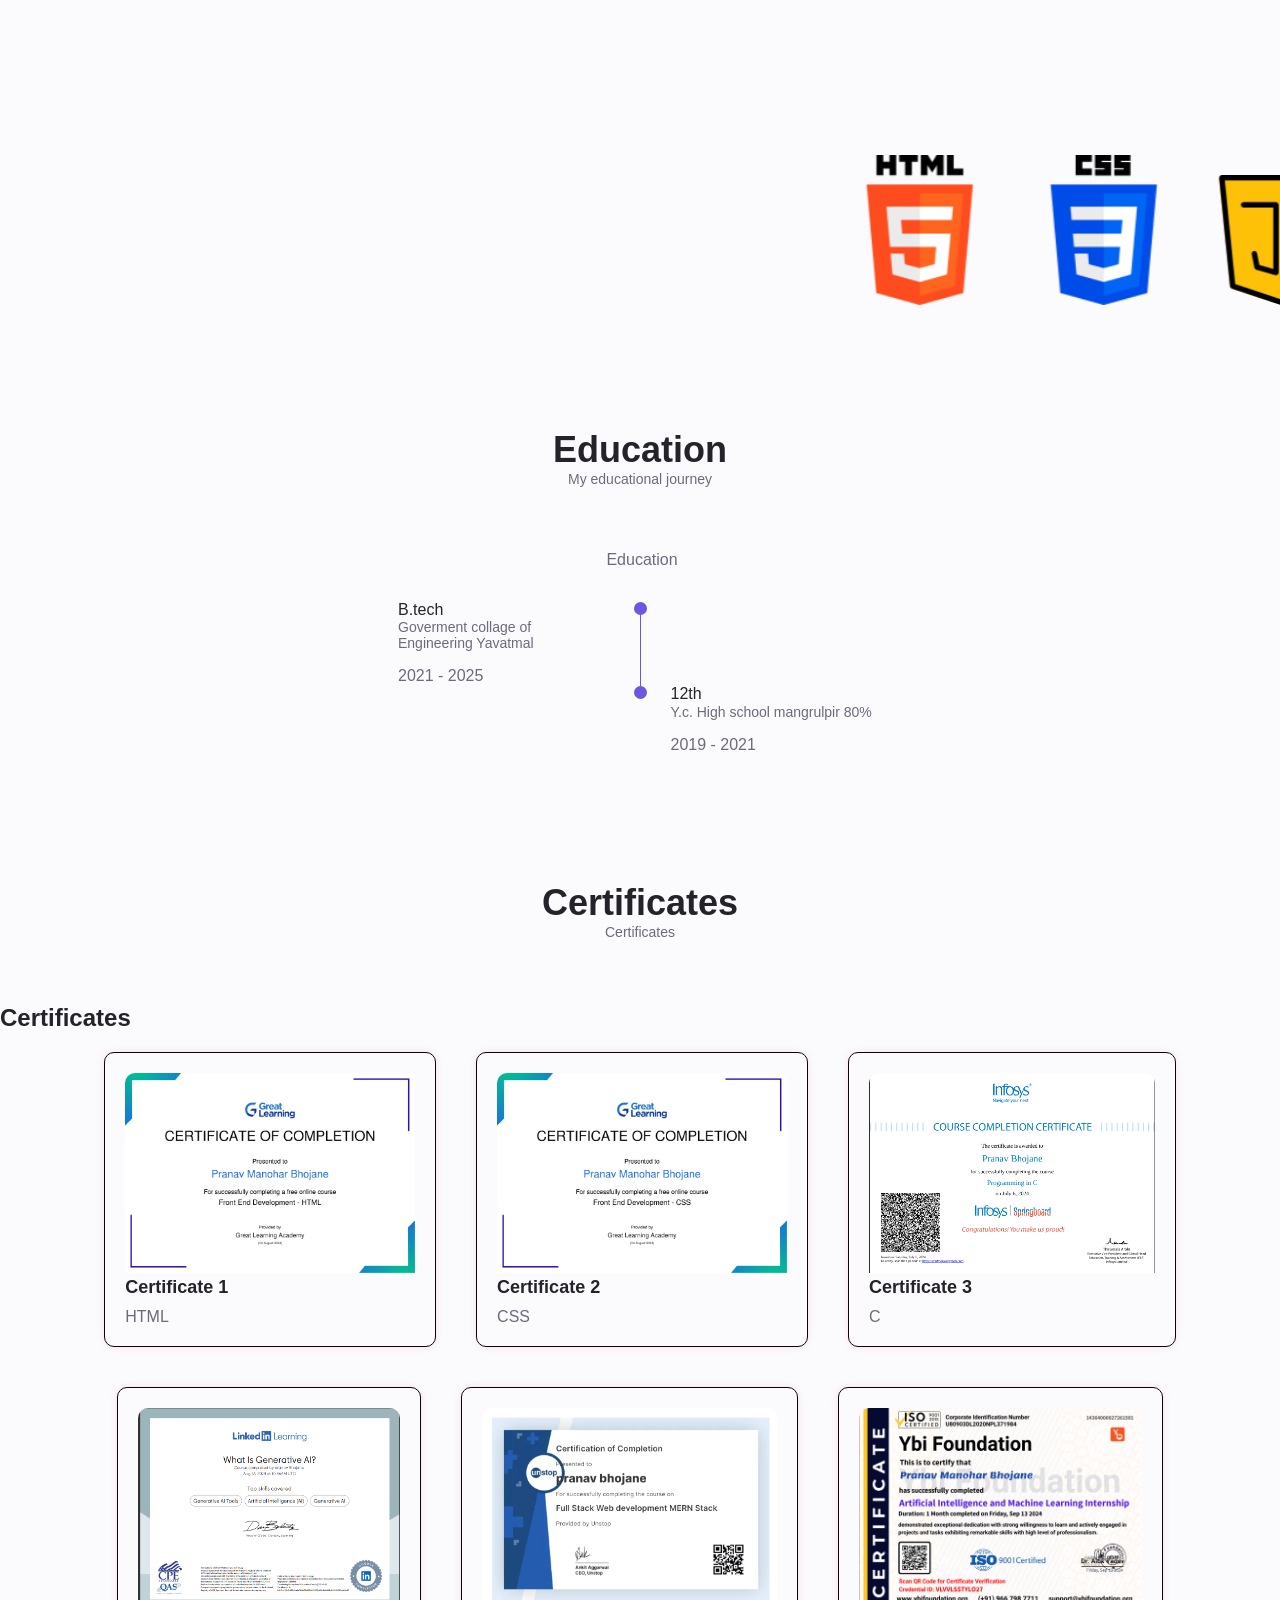
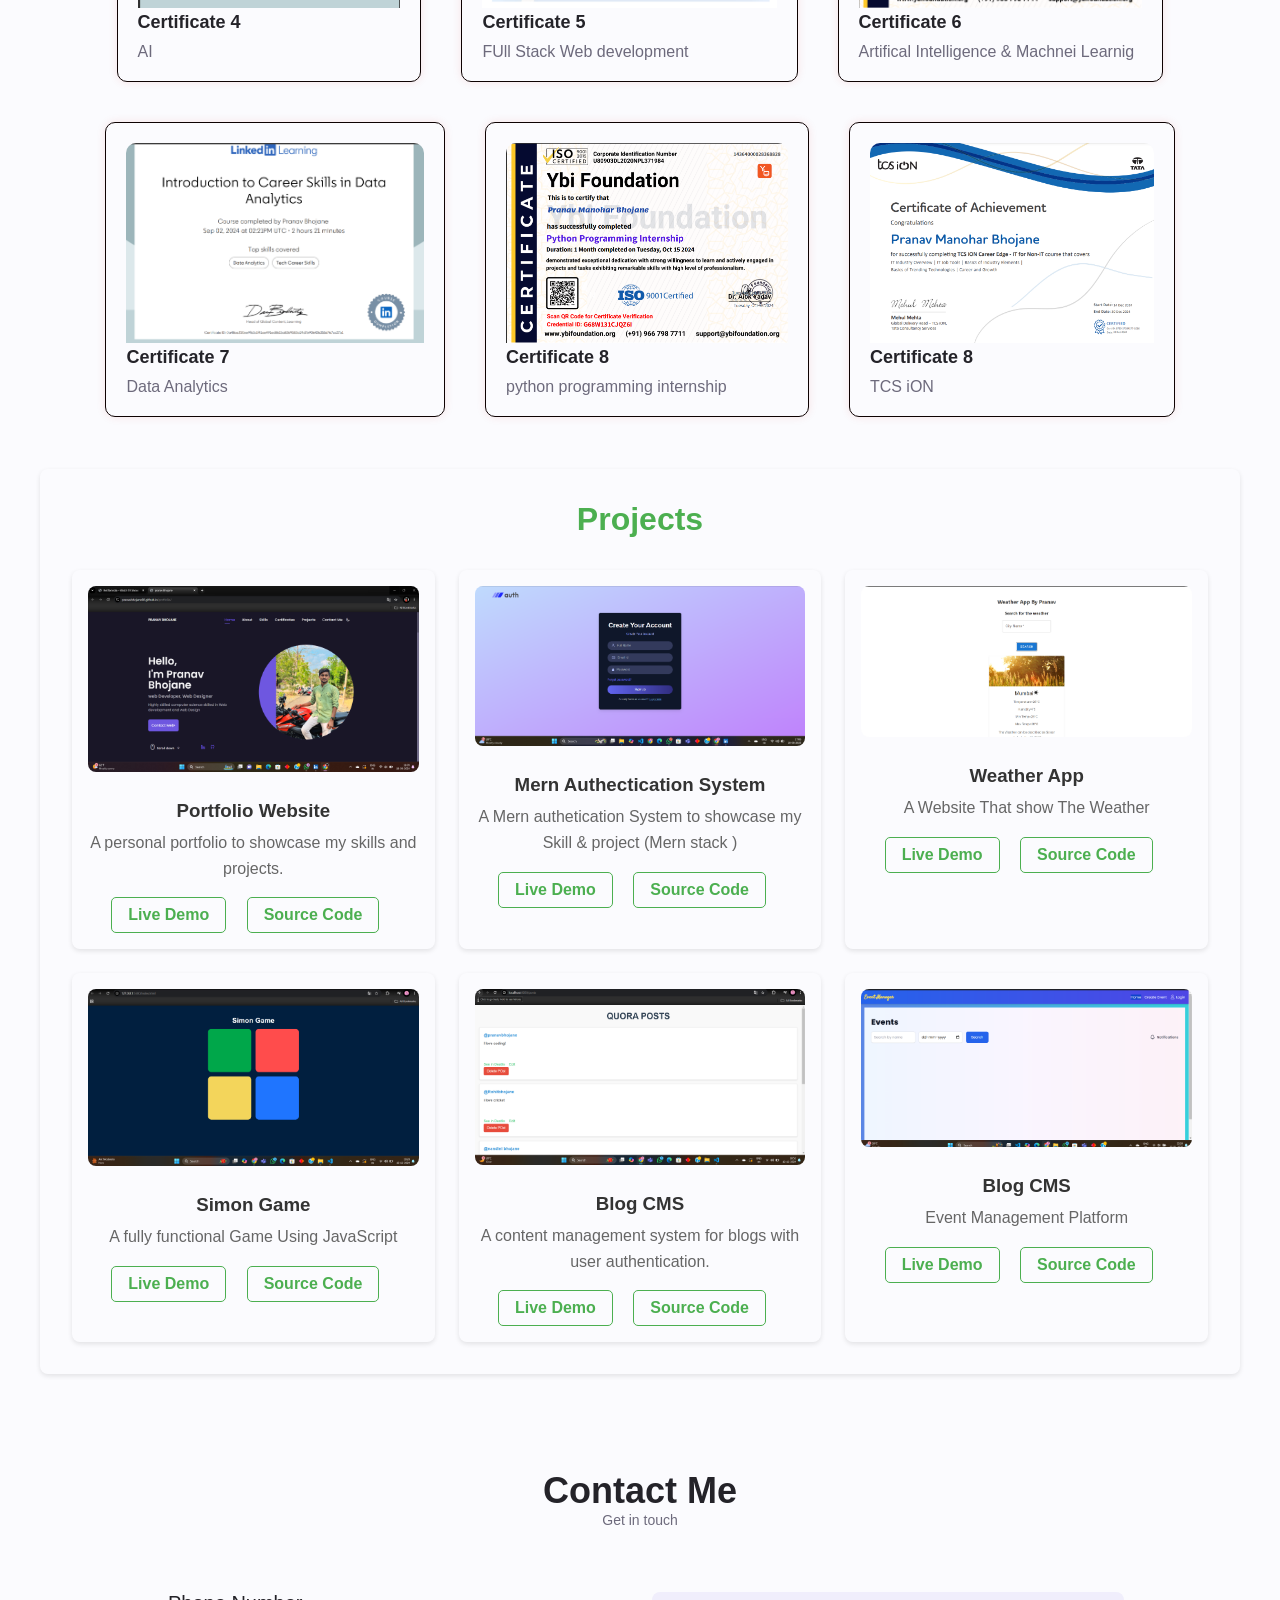
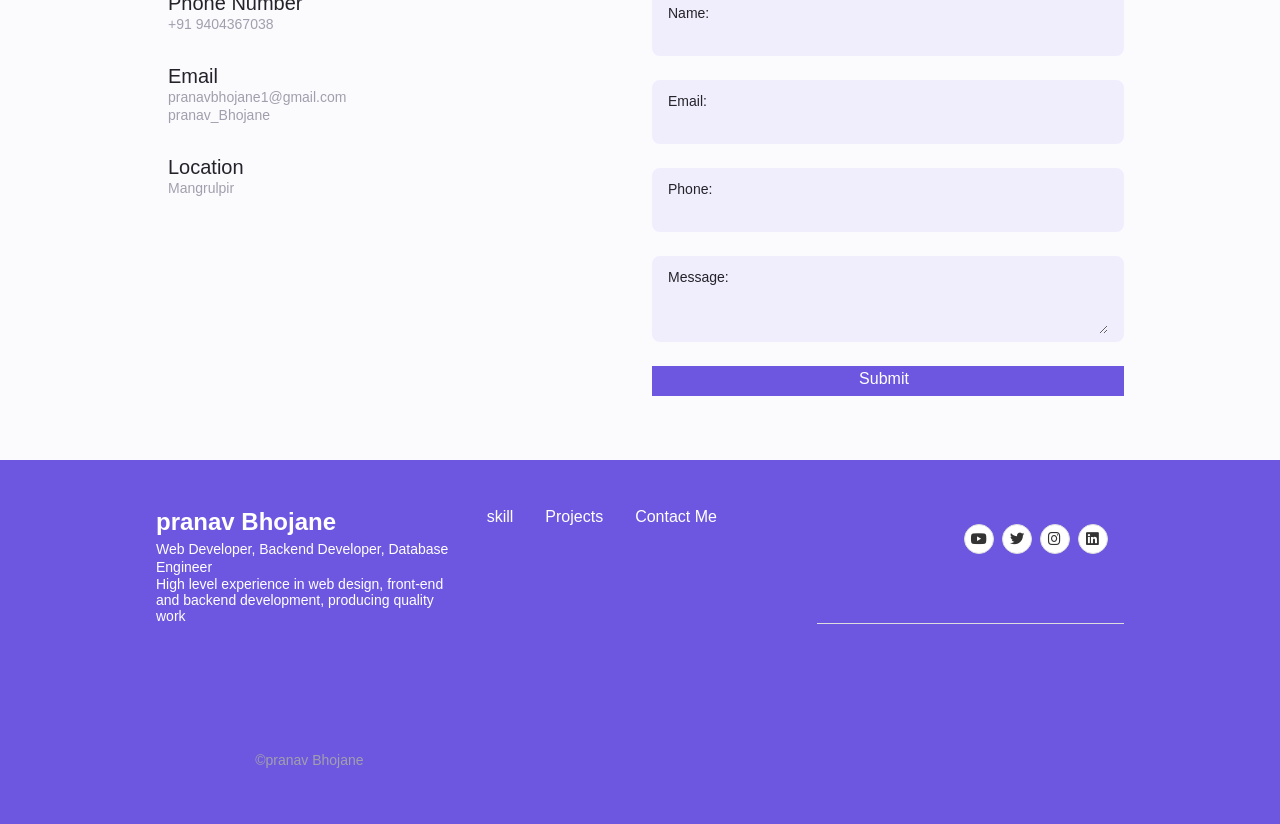
==== commit f0a5e6da: "Update index.html" ====
--- a/index.html
+++ b/index.html
@@ -742,7 +742,7 @@
                     <a href="https://github.com/pranavBhojane08/portfolio" target="_blank">Source Code</a>
                 </div>
                 <div class="project">
-                    <img src="css/img/Screenshot (10).png" alt="Portfolio Website">
+                    <img src="css/img/Screenshot 2025-08-20 170619.png" alt="Mern Website">
                     <h3>Mern Authectication System</h3>
                     <p>A Mern authetication System to showcase my Skill & project (Mern stack )</p>
                     <a href="https://mern-authetication-1.onrender.com" target="_blank">Live Demo</a>
@@ -1096,3 +1096,4 @@
 
 </html>
 
+
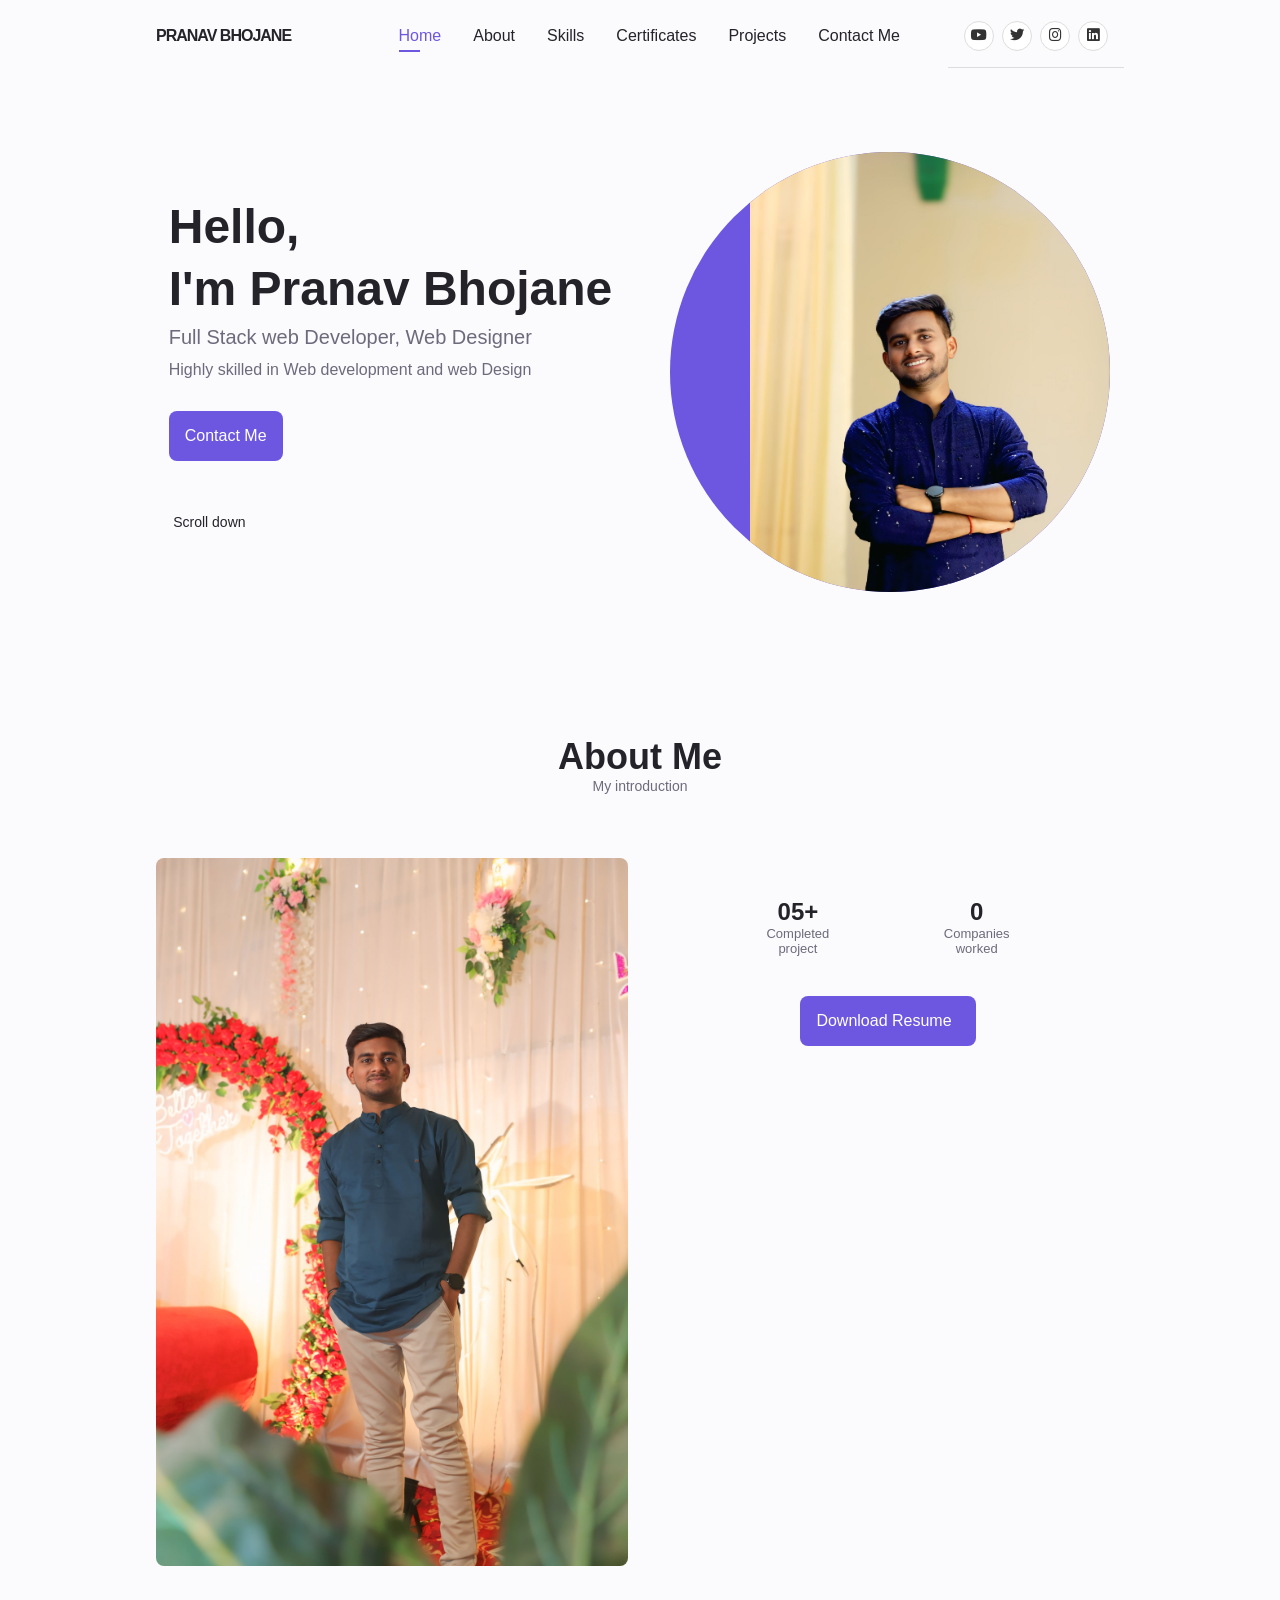
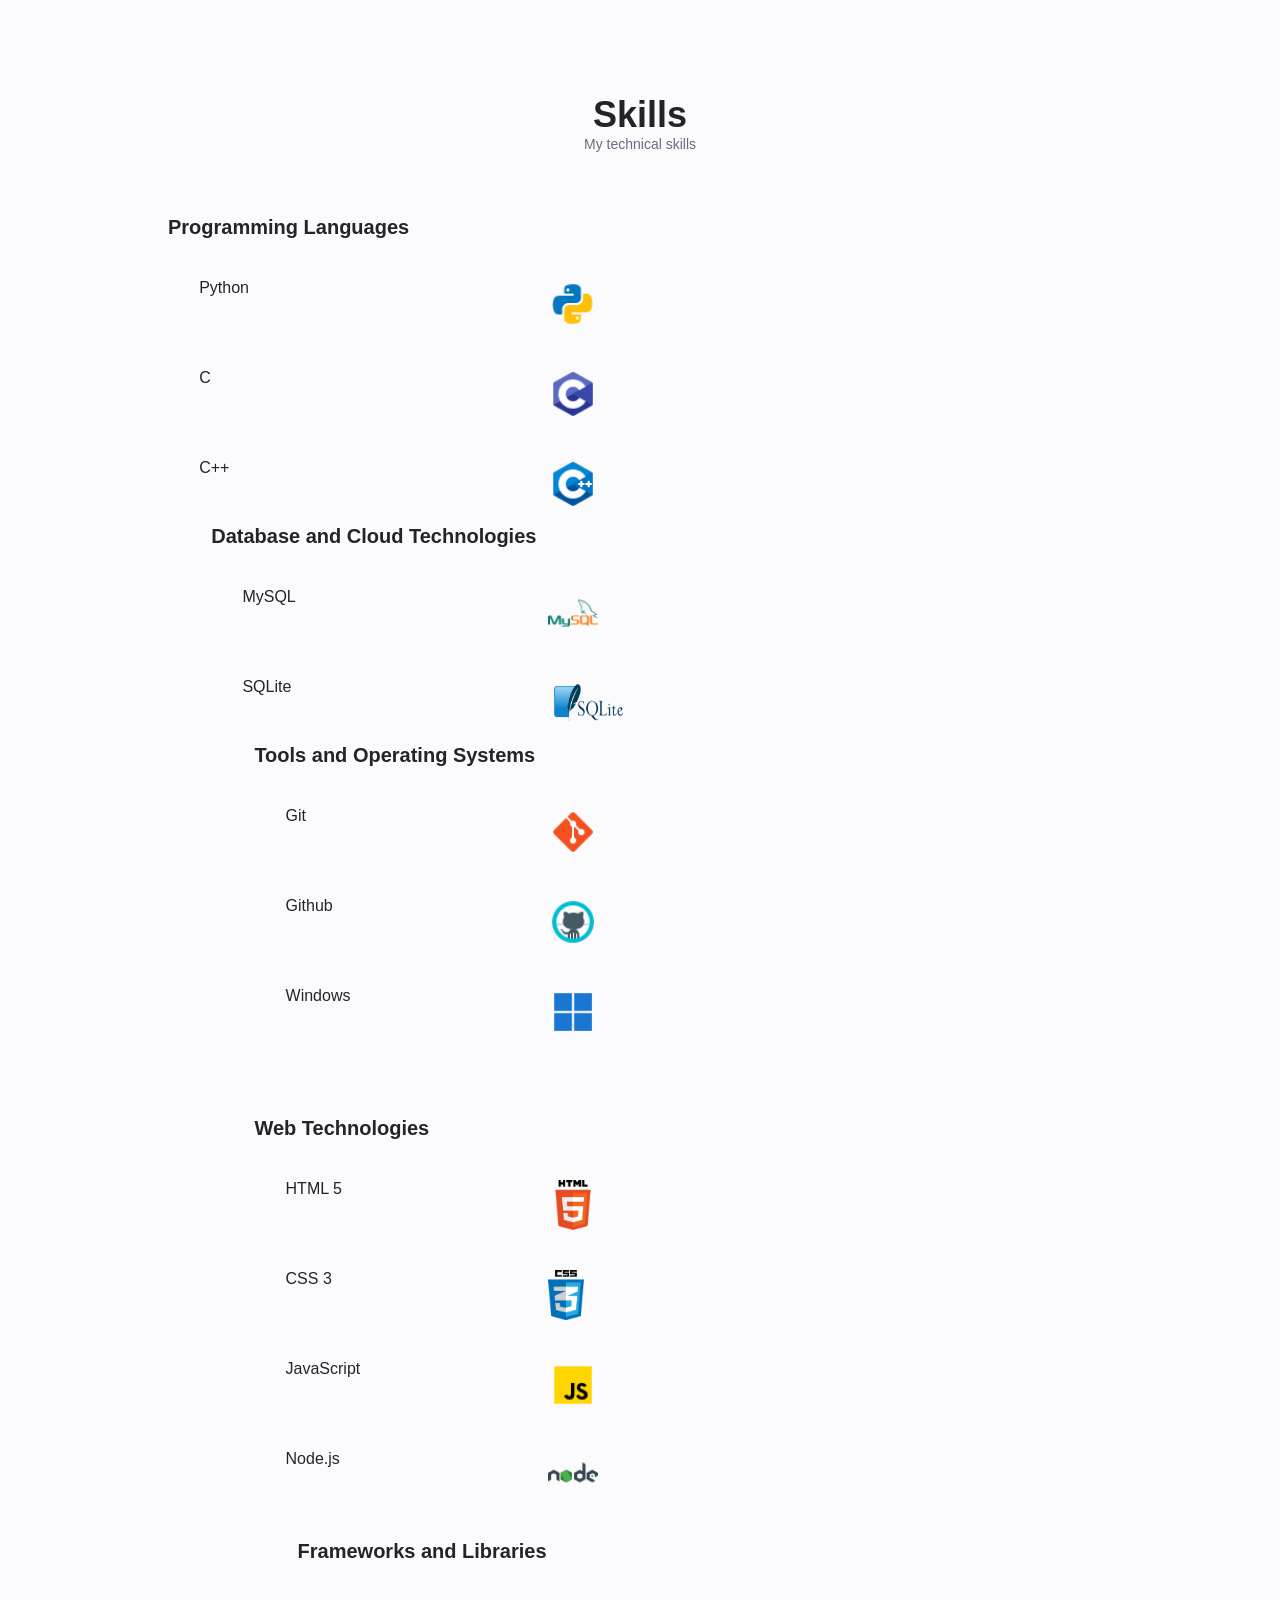
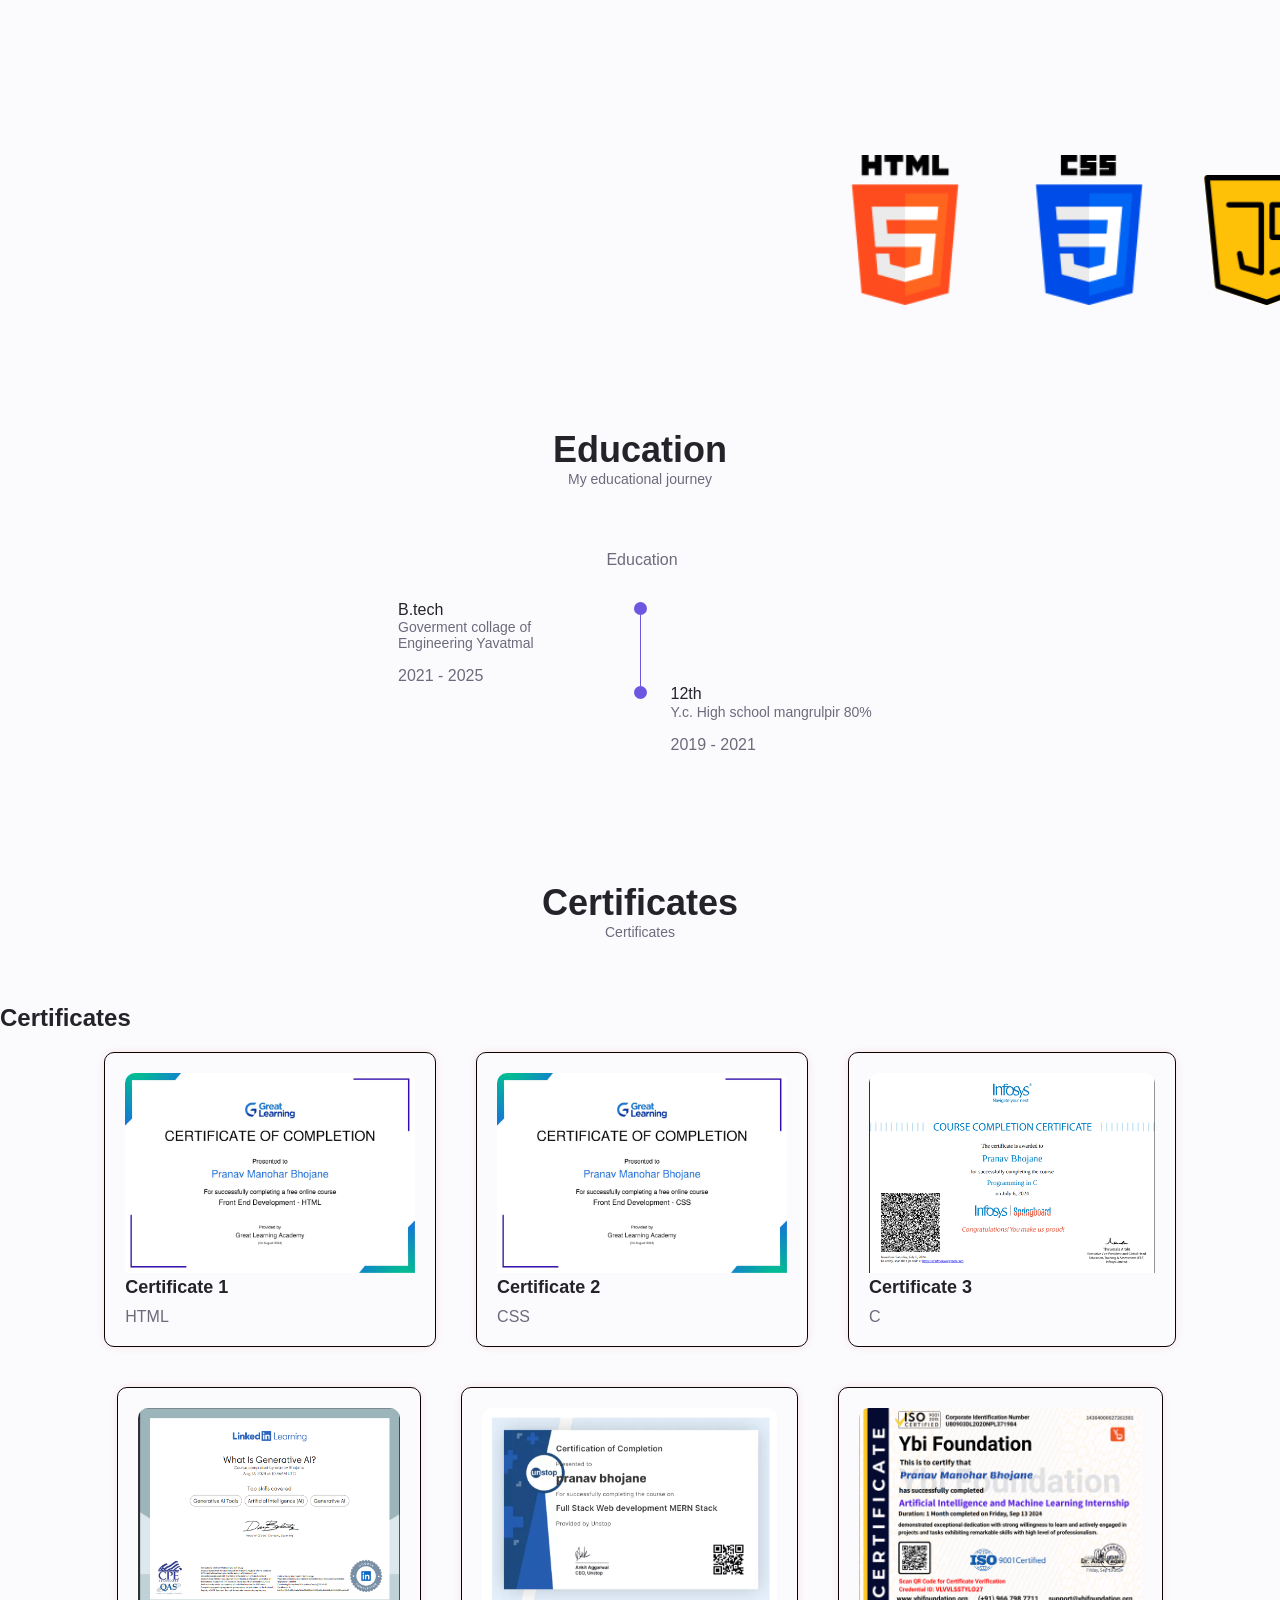
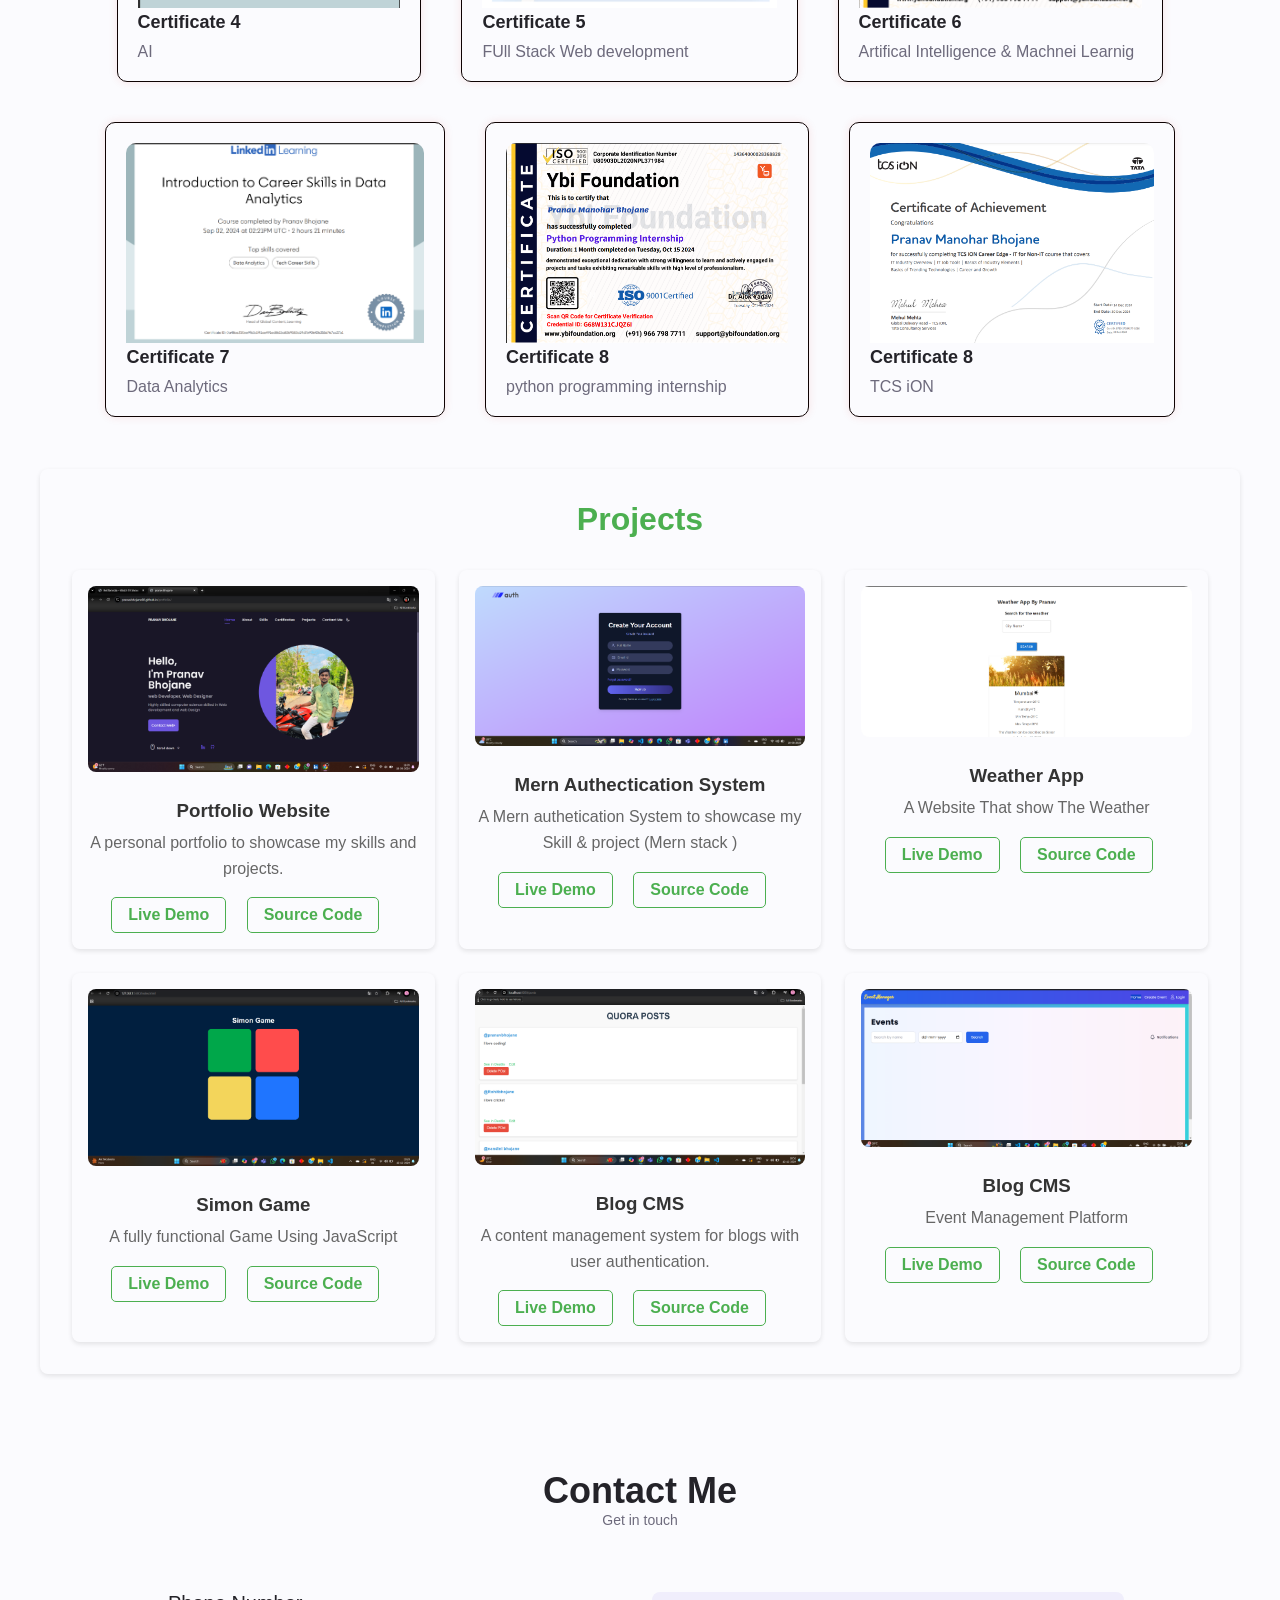
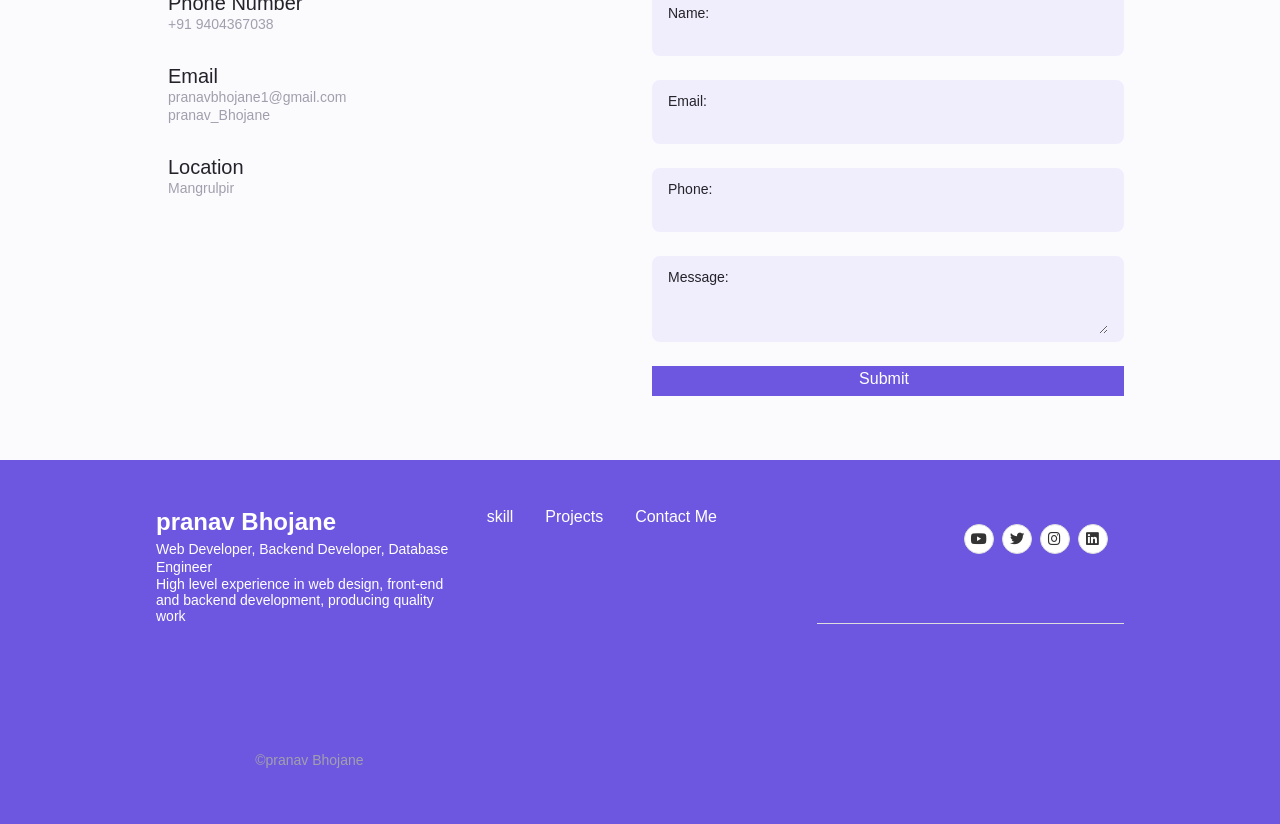
==== commit 3d9b9b09: "Update index.html" ====
--- a/index.html
+++ b/index.html
@@ -106,7 +106,7 @@
         <section class="home section" id="home">
             <div class="home_container container grid">
                 <div class="home_img">
-                    <img src="css/img/1728757893749.jpg" alt="">
+                    <img src="css/img/1741009247841.jpg" alt="">
                 </div>
 
                 <div class="home_data">
@@ -1097,3 +1097,4 @@
 </html>
 
 
+
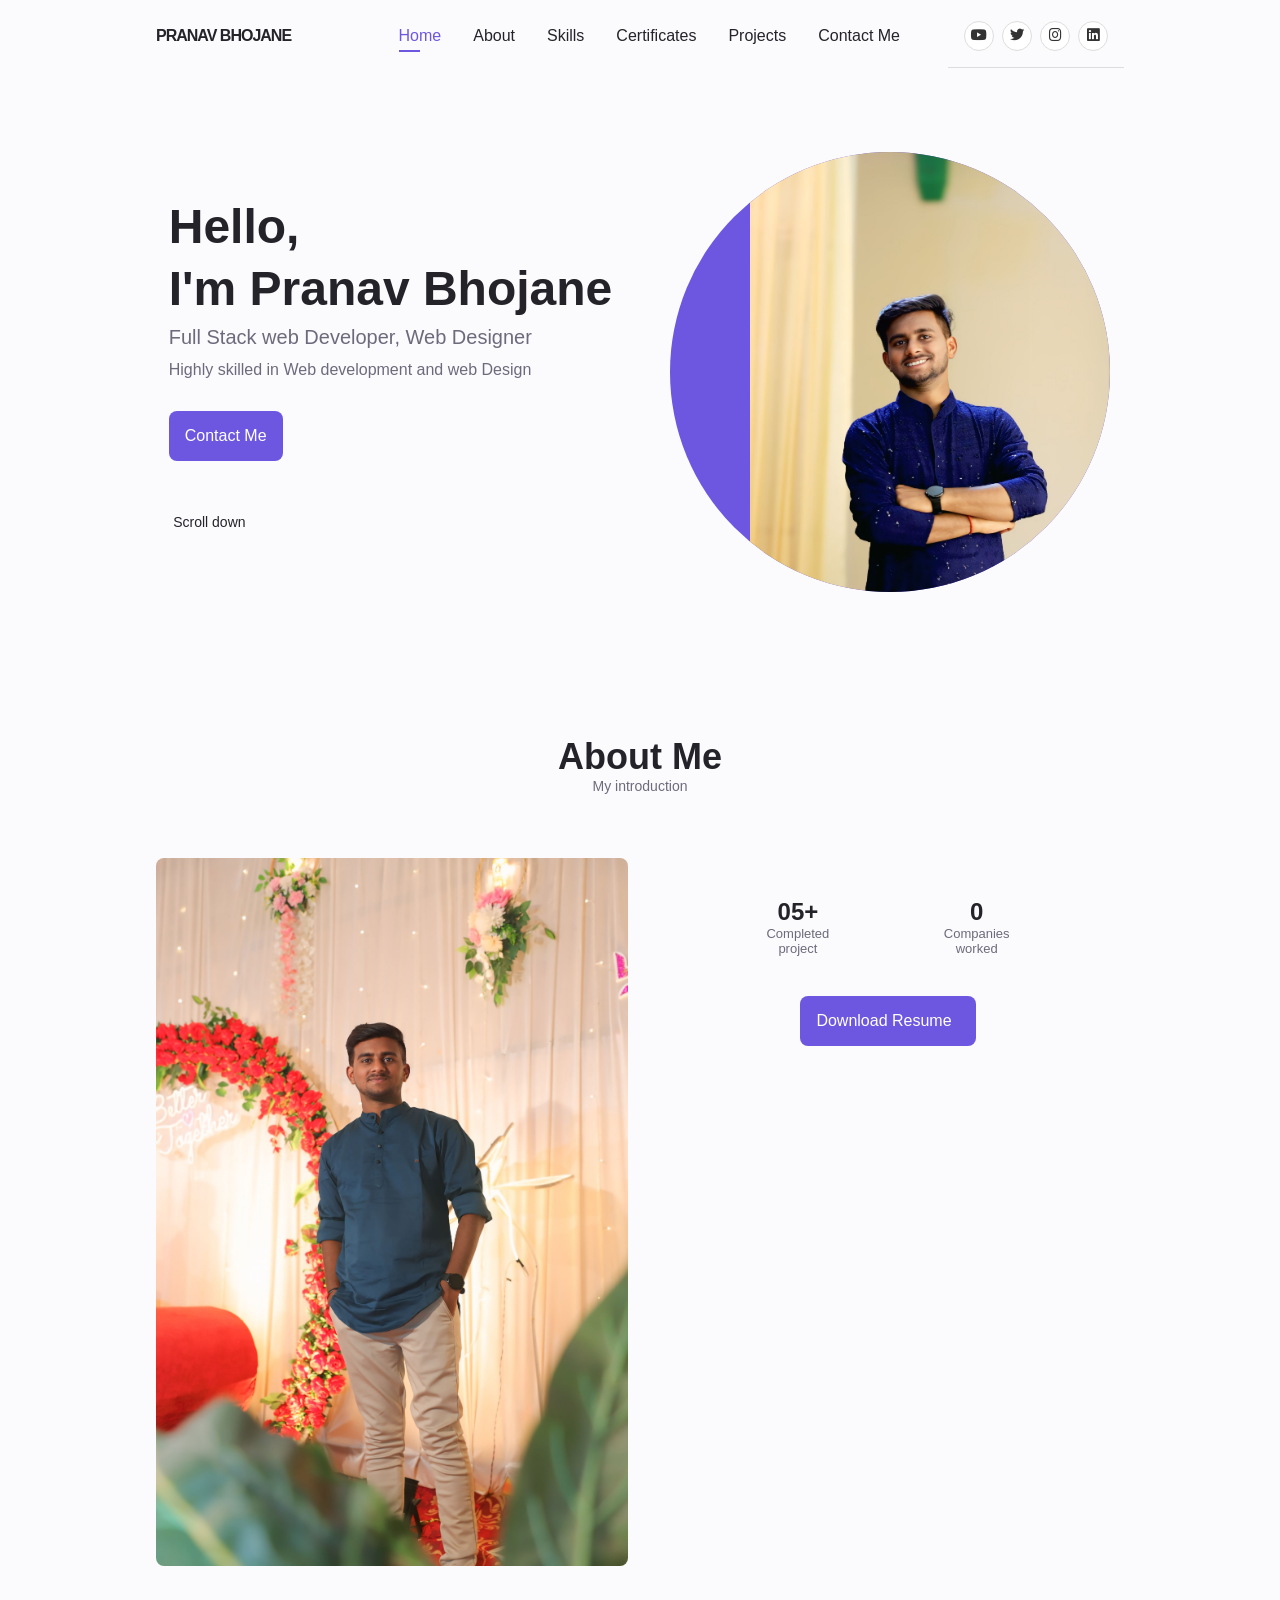
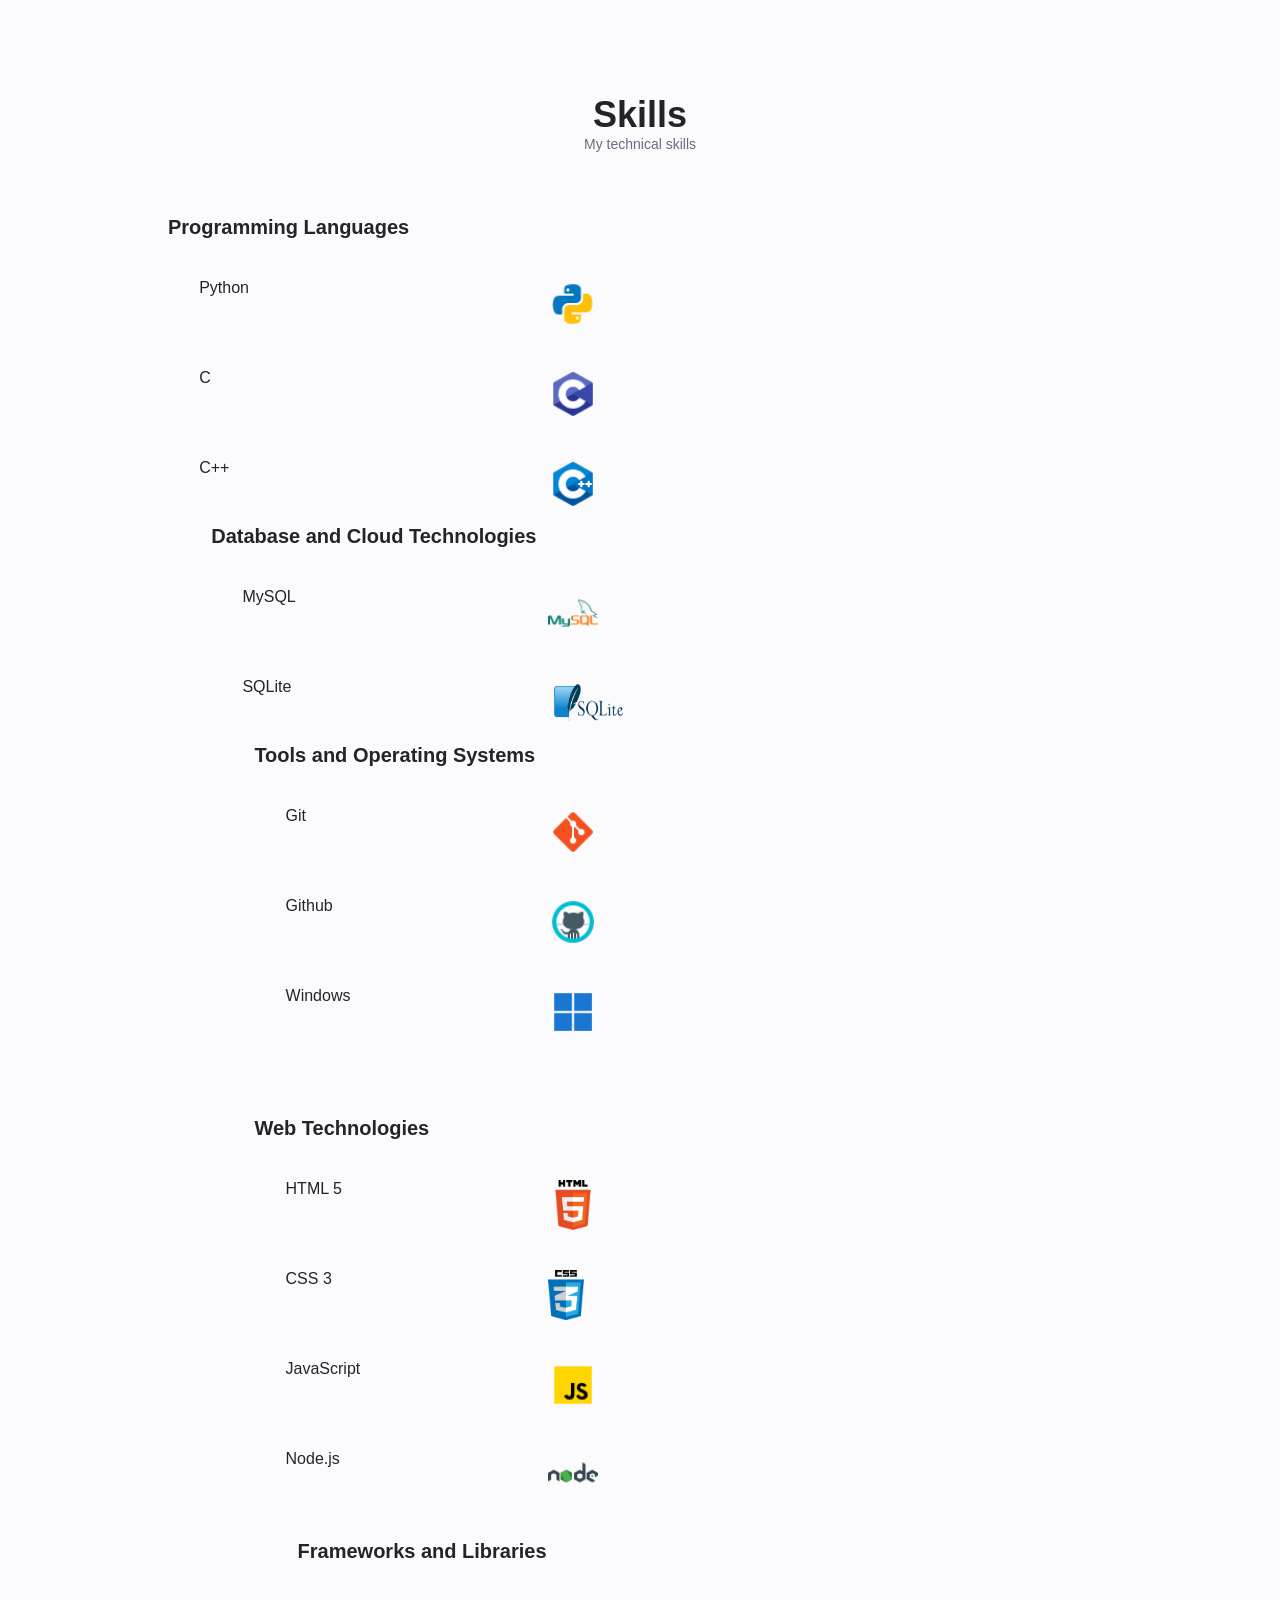
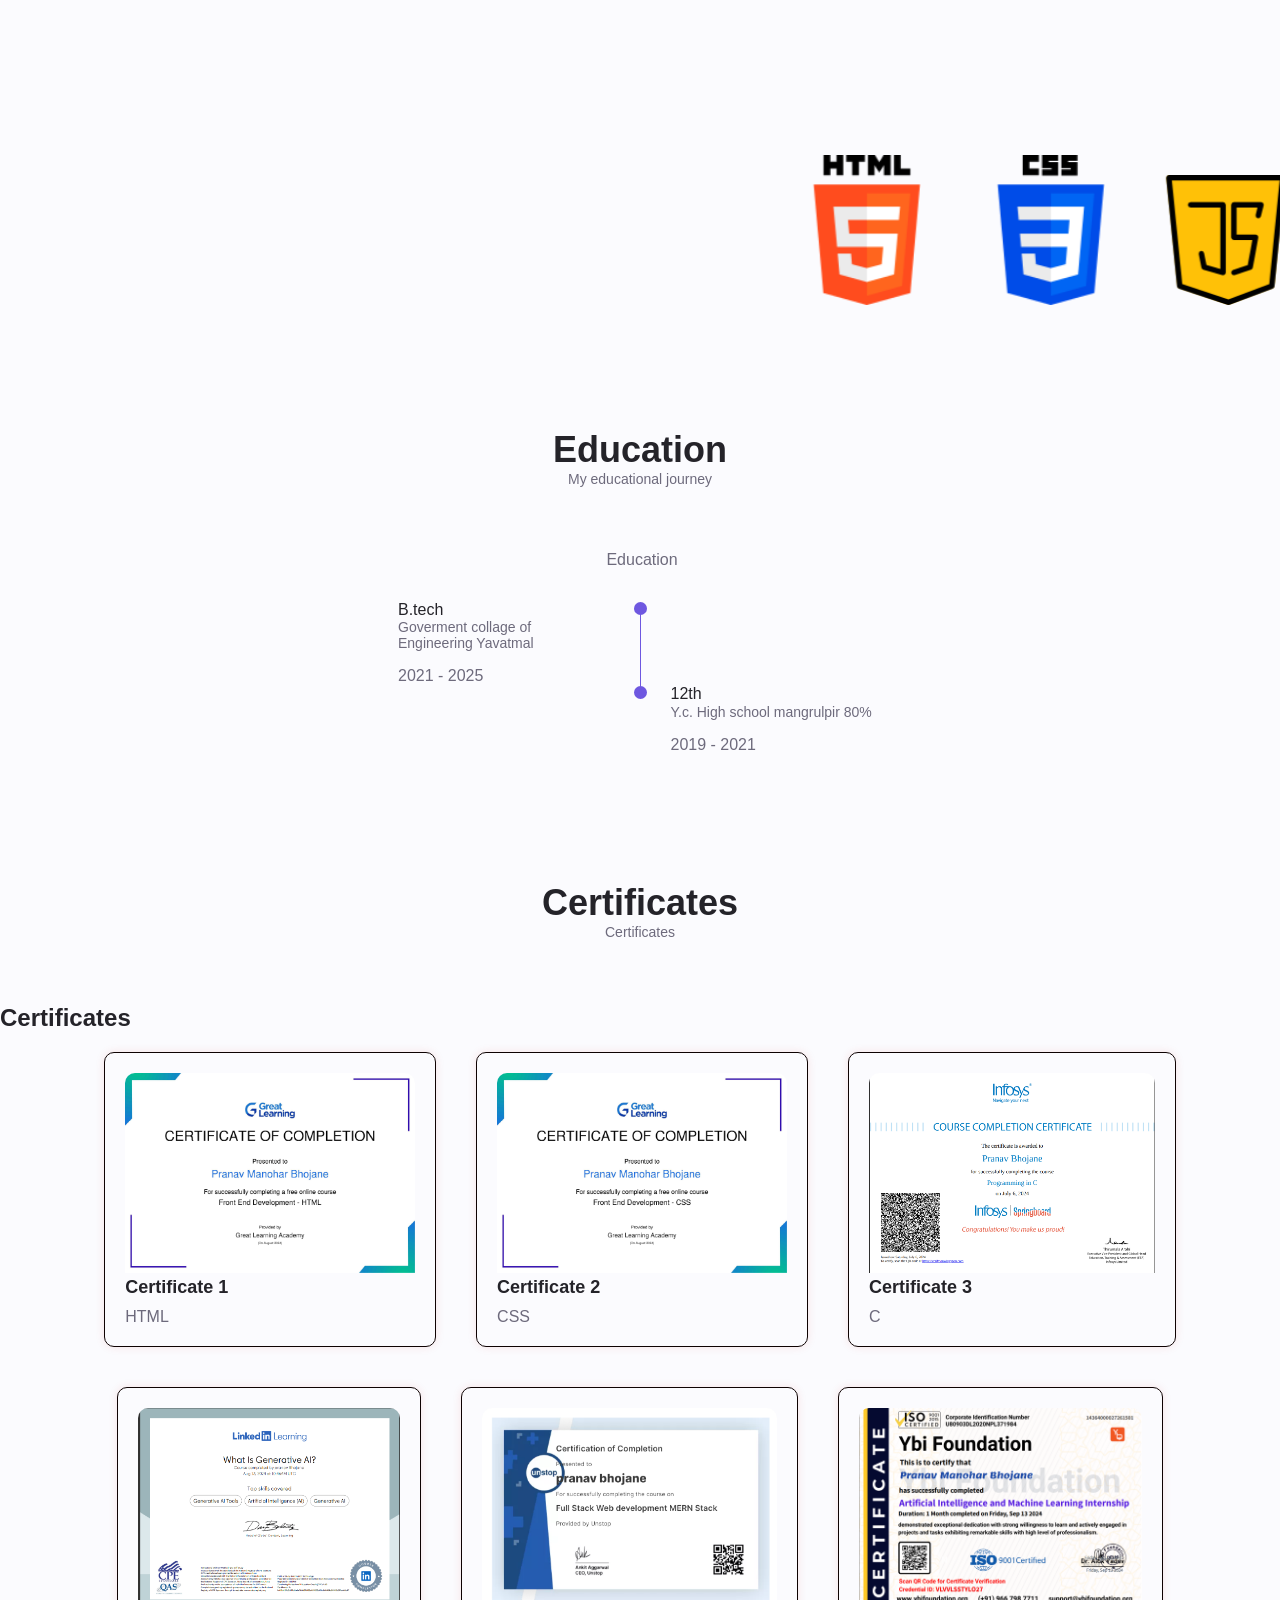
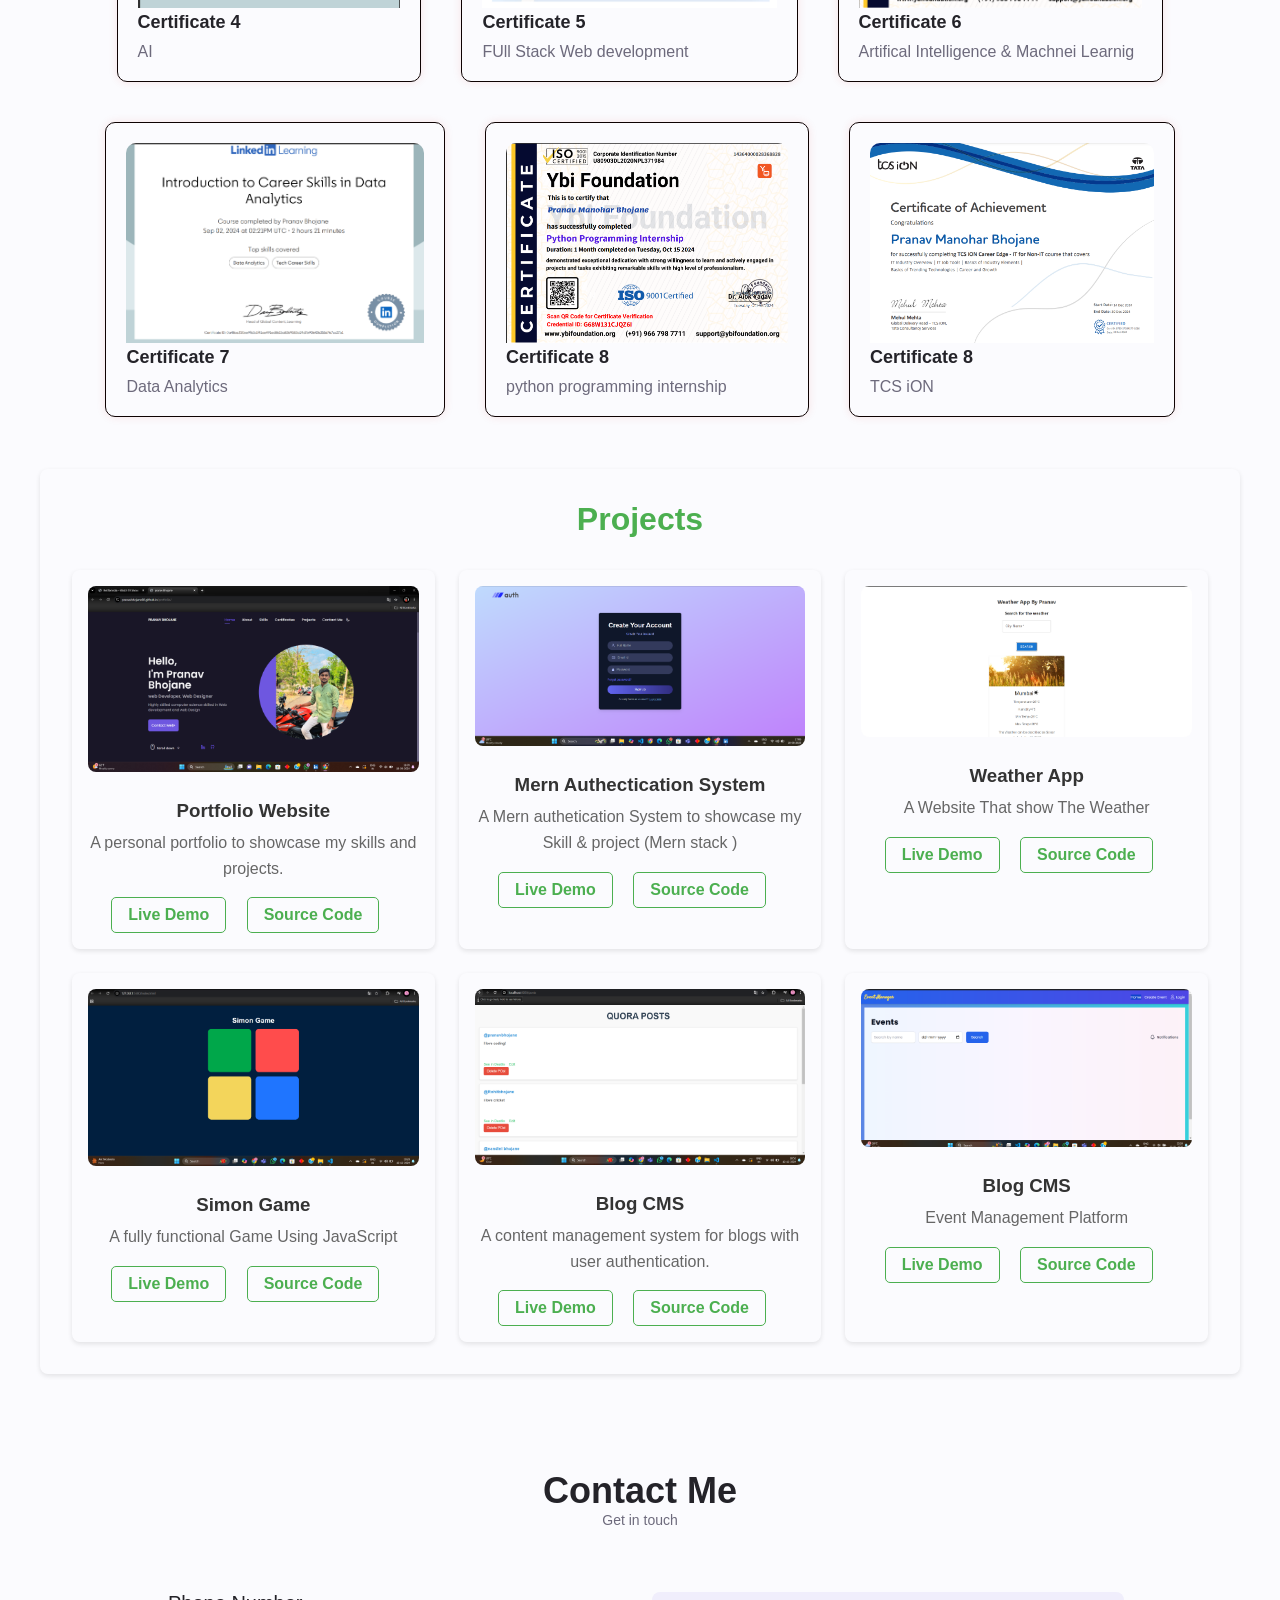
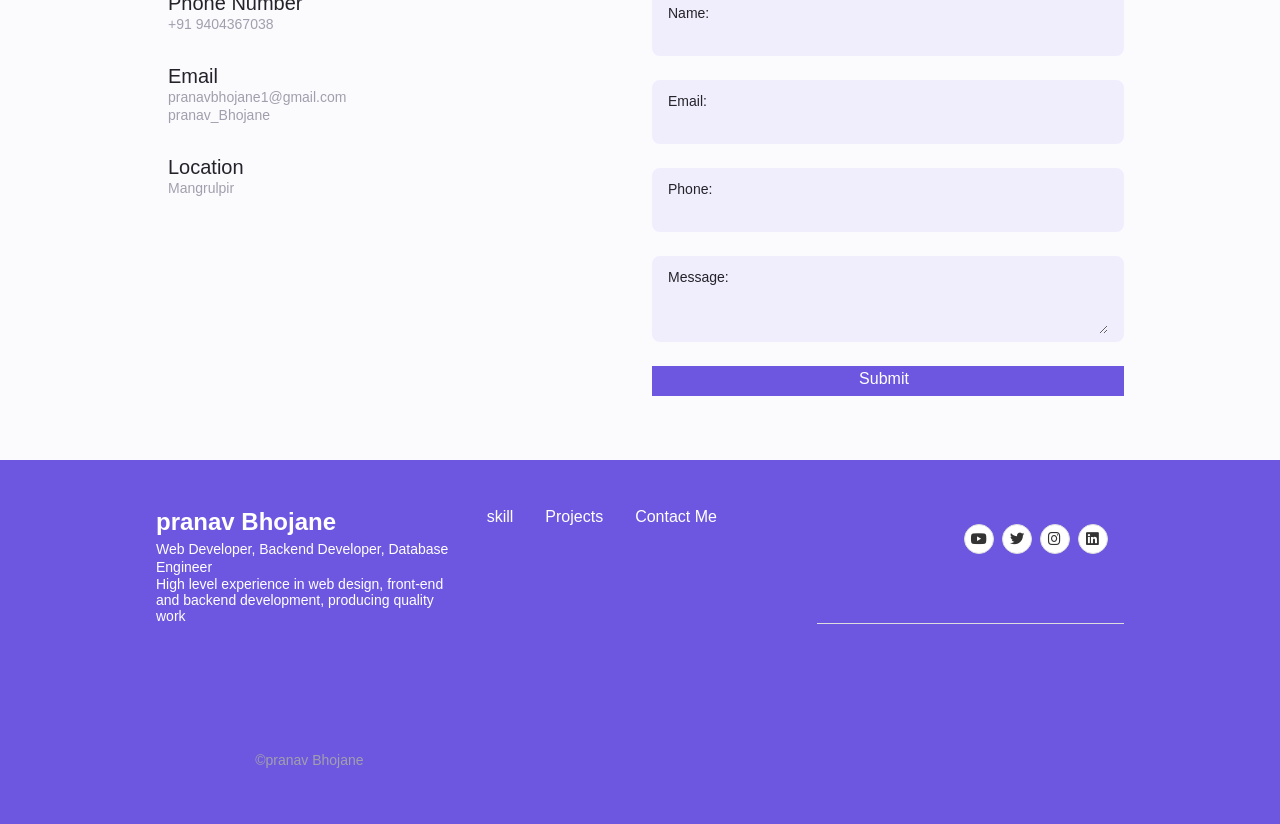
==== commit a69ad570: "Update index.html" ====
--- a/index.html
+++ b/index.html
@@ -12,6 +12,8 @@
     <link rel="stylesheet" href="https://cdnjs.cloudflare.com/ajax/libs/font-awesome/6.6.0/css/all.min.css"
         integrity="sha512-Kc323vGBEqzTmouAECnVceyQqyqdsSiqLQISBL29aUW4U/M7pSPA/gEUZQqv1cwx4OnYxTxve5UMg5GT6L4JJg=="
         crossorigin="anonymous" referrerpolicy="no-referrer" />
+
+    <link rel="icon" type="image/x-icon" href="/images/favicon.ico">
 
 
 
@@ -1098,3 +1100,4 @@
 
 
 
+
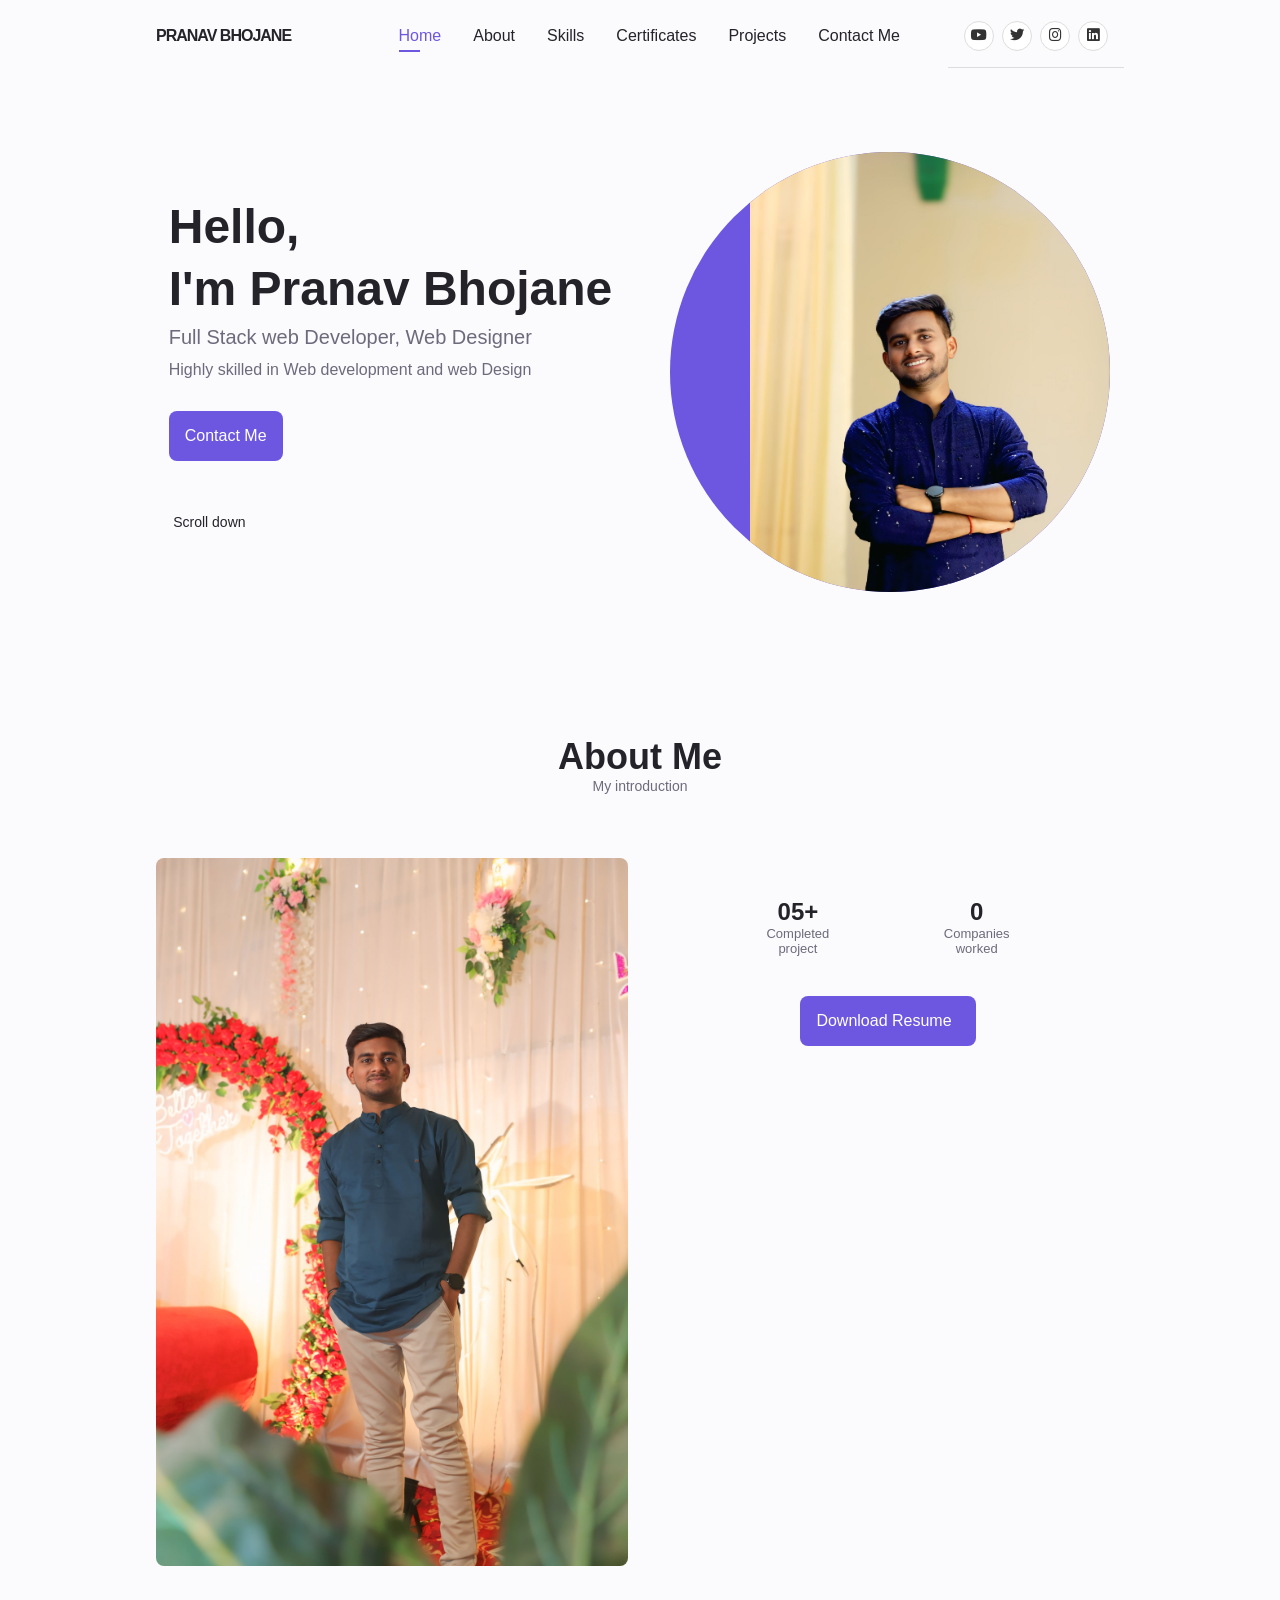
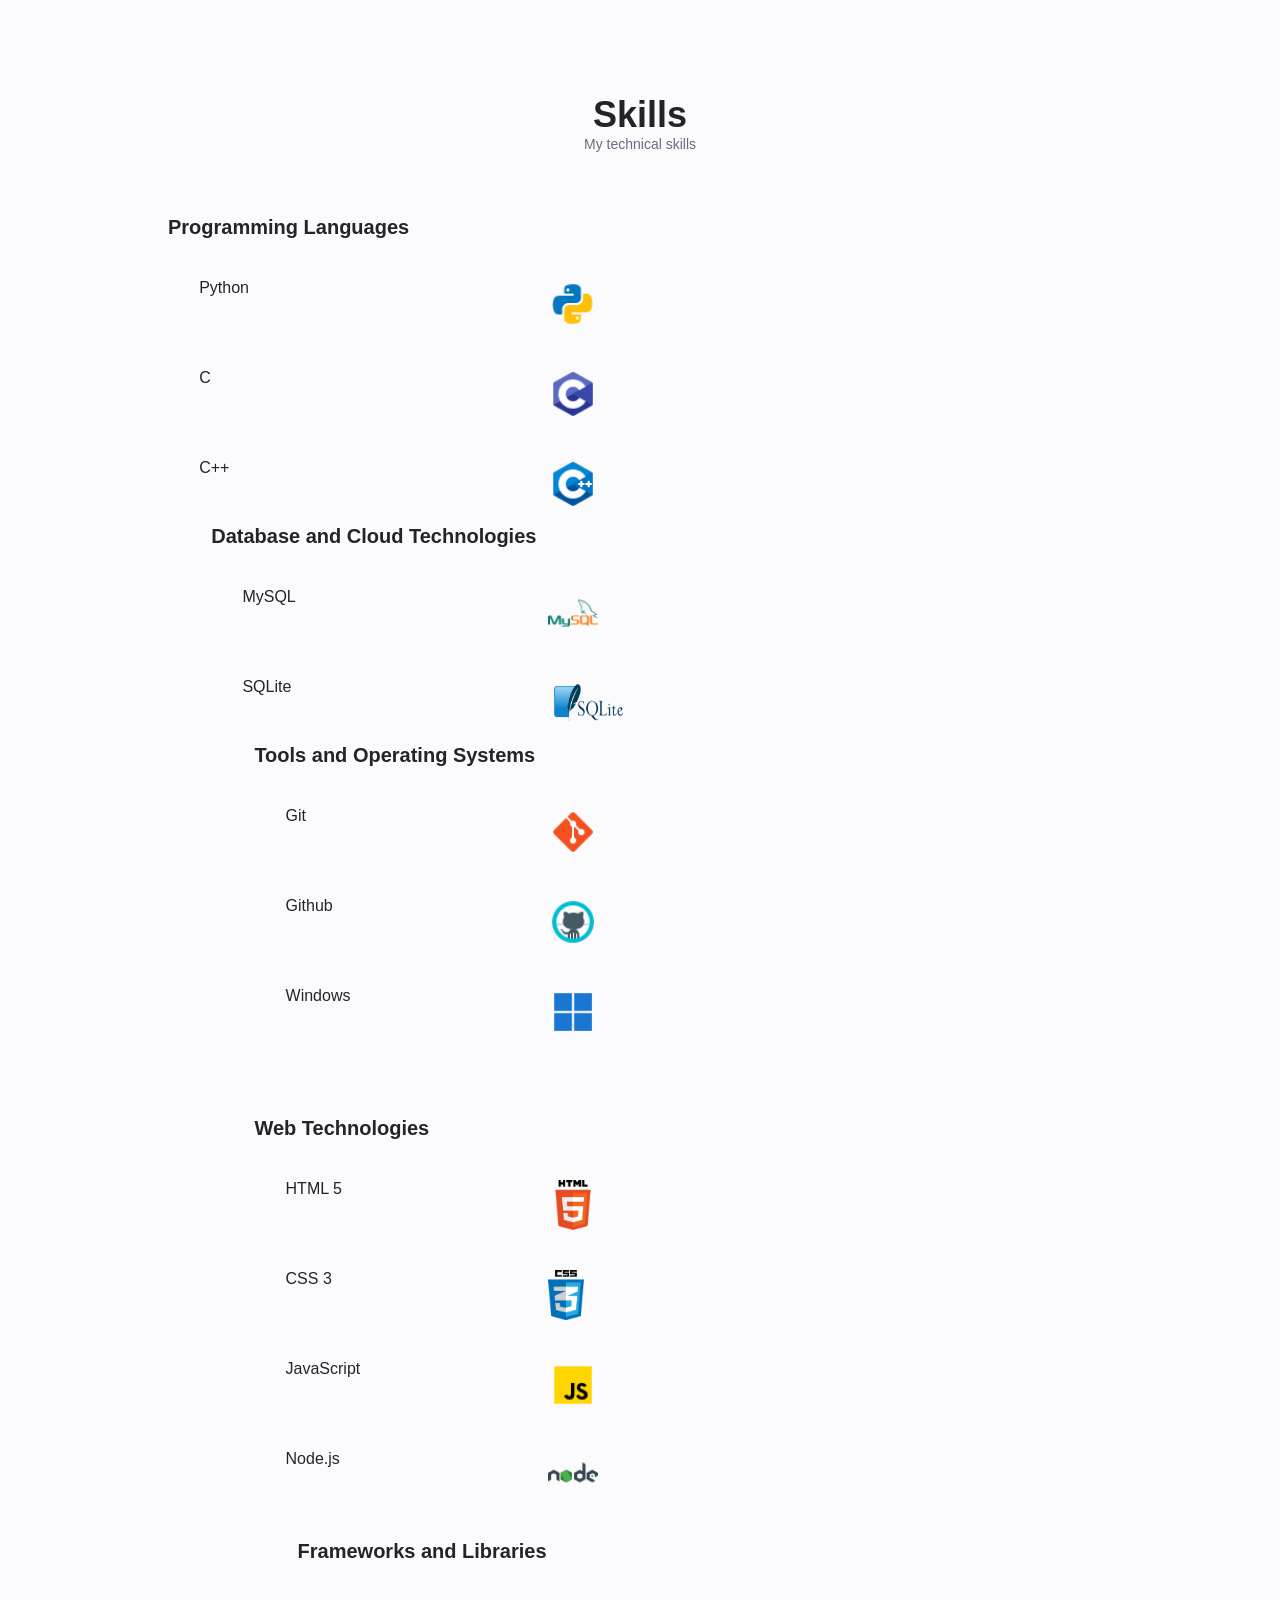
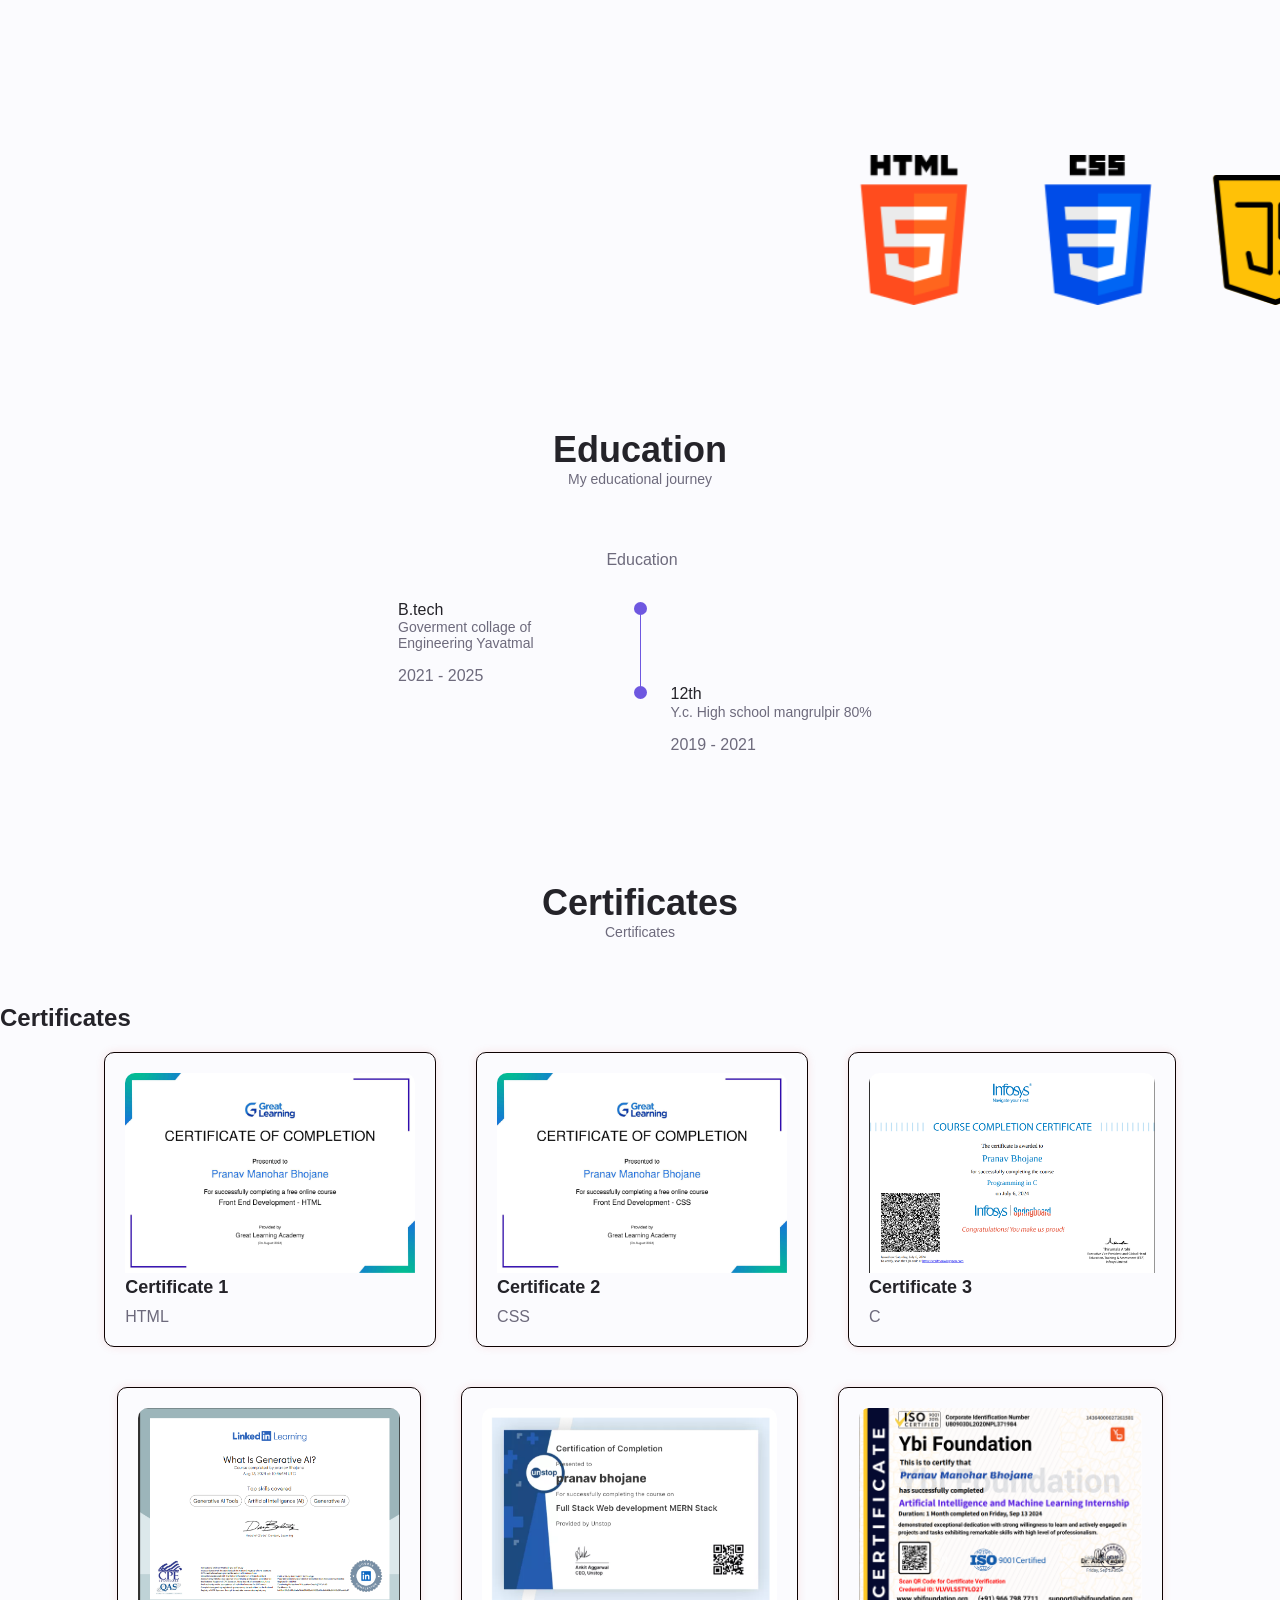
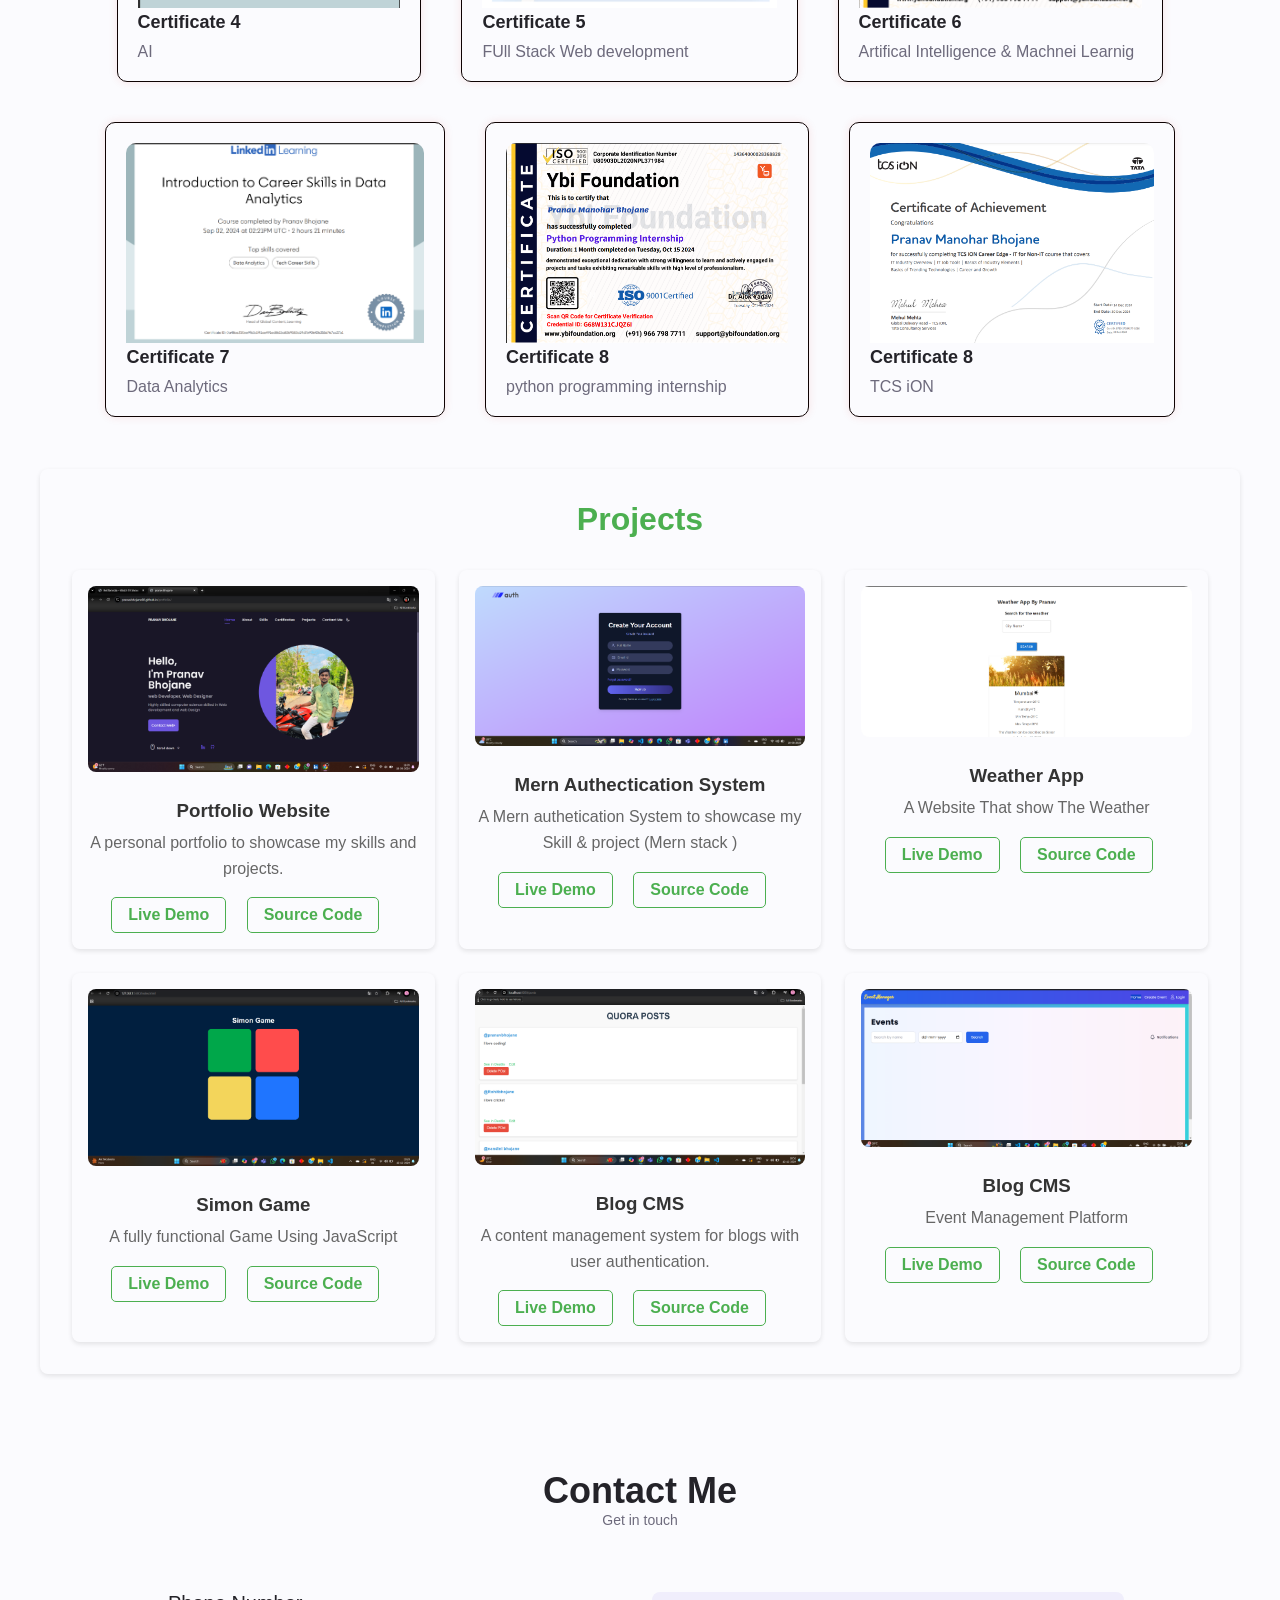
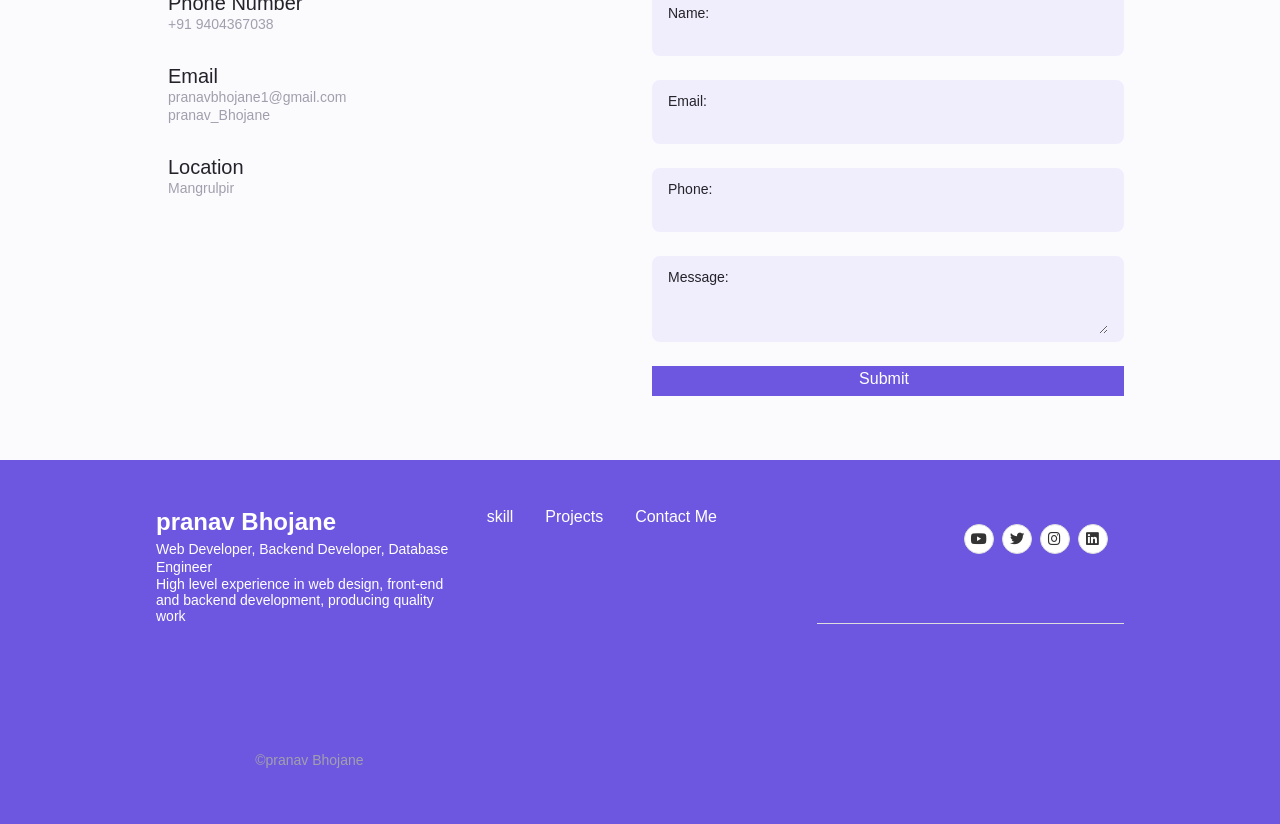
==== commit cdddfedf: "Update index.html" ====
--- a/index.html
+++ b/index.html
@@ -13,7 +13,7 @@
         integrity="sha512-Kc323vGBEqzTmouAECnVceyQqyqdsSiqLQISBL29aUW4U/M7pSPA/gEUZQqv1cwx4OnYxTxve5UMg5GT6L4JJg=="
         crossorigin="anonymous" referrerpolicy="no-referrer" />
 
-    <link rel="icon" type="image/x-icon" href="/images/favicon.ico">
+    <link rel="icon" type="image/x-icon" href="css/img/portfolio.png">
 
 
 
@@ -1101,3 +1101,4 @@
 
 
 
+
